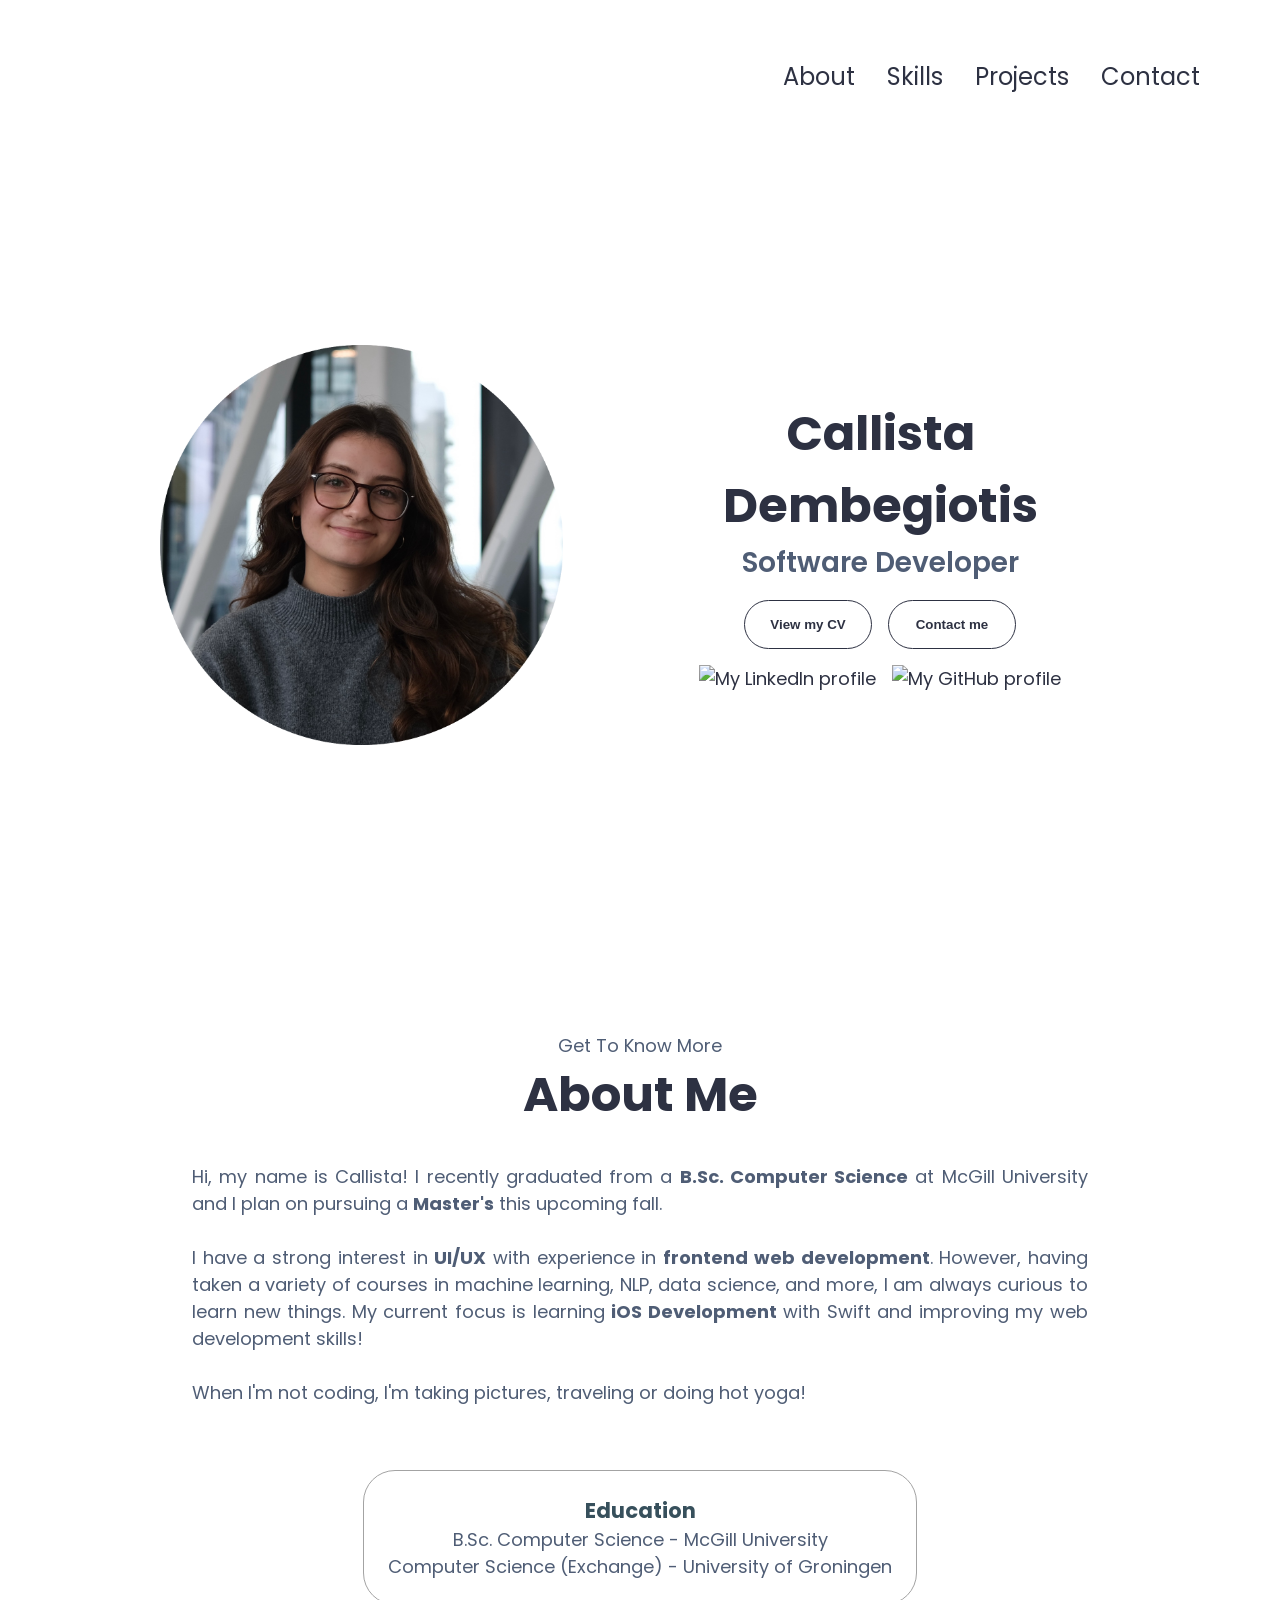
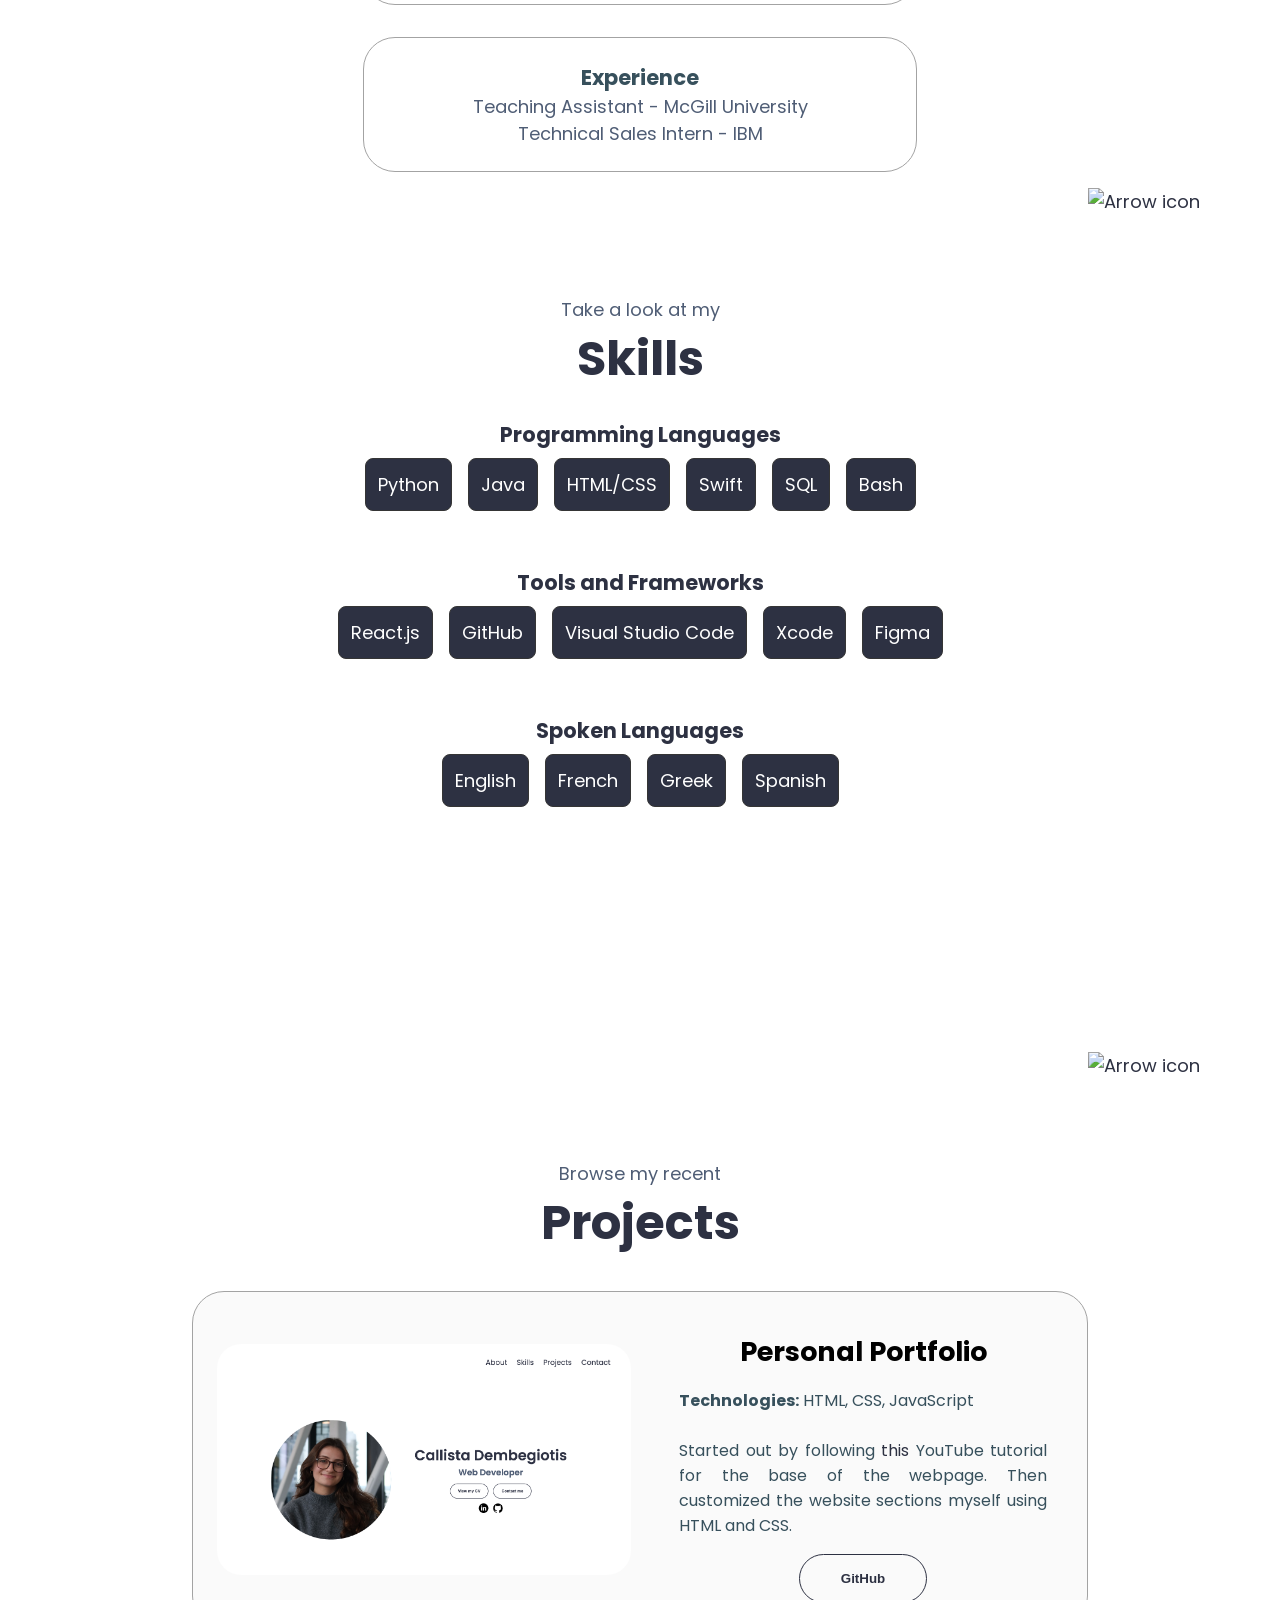
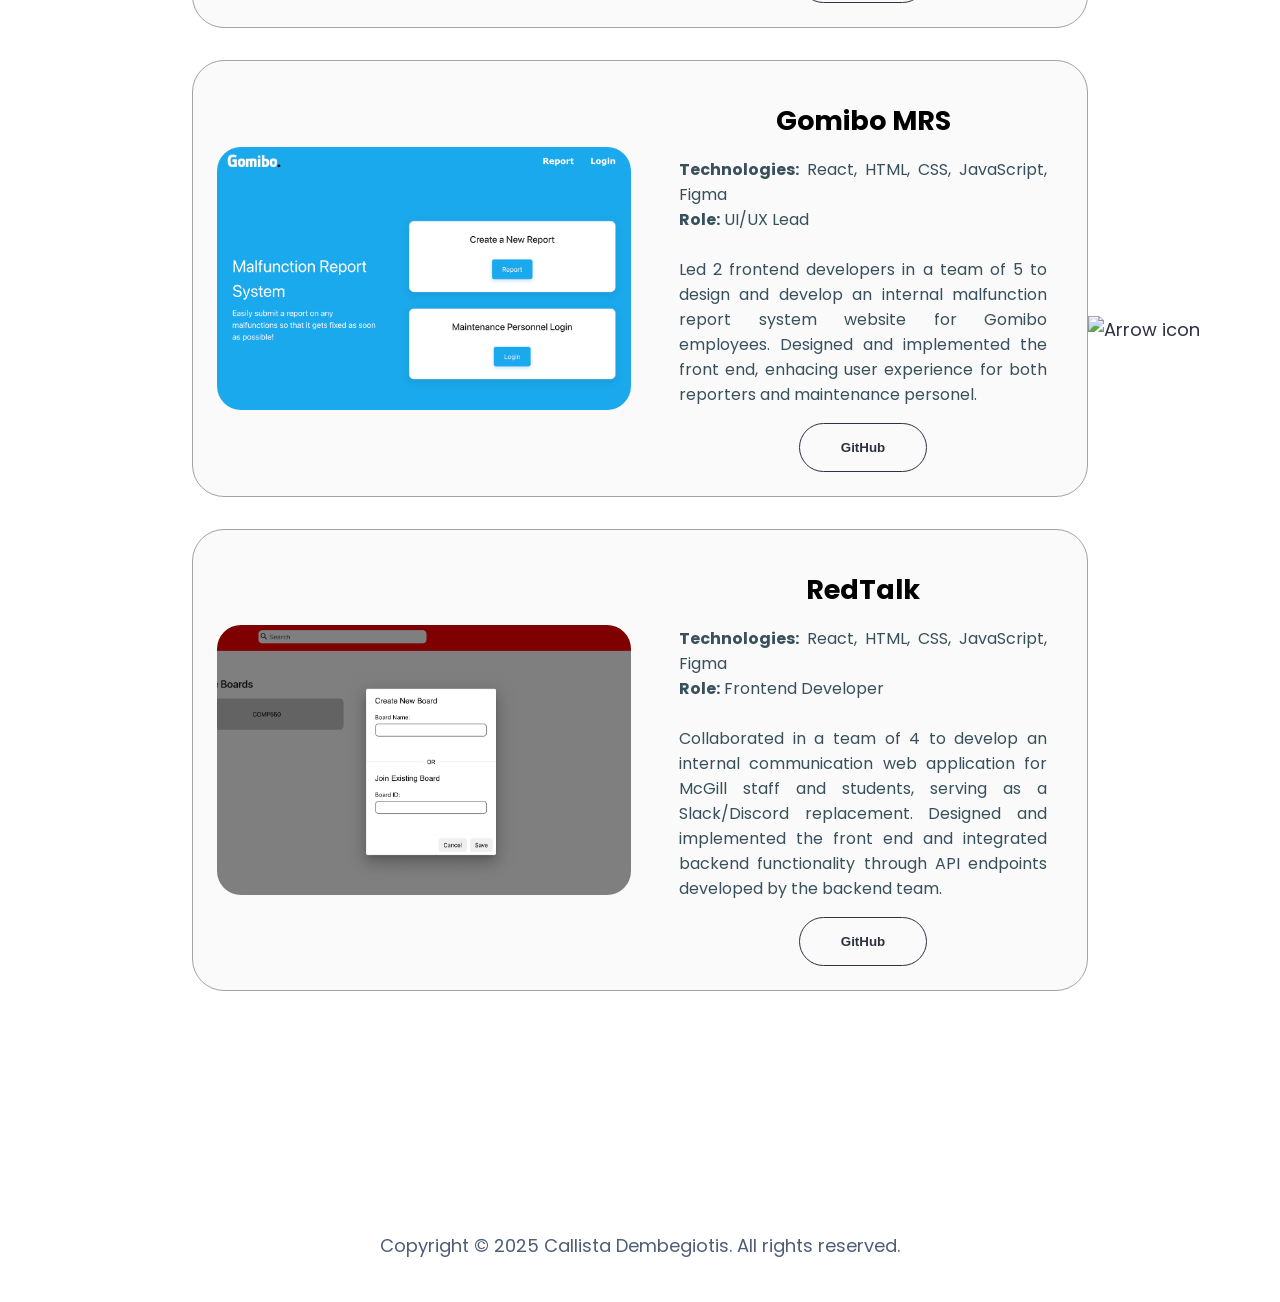
==== index.html @ a000b030 "Update index.html" ====
<!DOCTYPE html>
<html lang="en">
<head>
    <meta charset="UTF-8">
    <meta name="viewport" content="width=device-width, initial-scale=1.0">
    <title>Callista Dembegiotis</title>
    <link rel="stylesheet" href="style.css" />
    <link rel="stylesheet" href="mediaqueries.css"/>
</head>
<body>
    <nav id="desktop-nav">
        <ul class="nav-links">
            <li> <a href="#about">About</a></li>
            <li> <a href="#skills">Skills</a></li>
            <li> <a href="#projects">Projects</a></li>
            <li> <a href="#contact">Contact</a></li>
        </ul>
    </nav>

    <nav id="hamburger-nav">
        <div class="hamburger-menu">
            <div class="hamburger-icon" onclick="toggleMenu()">
                <span></span>
                <span></span>
                <span></span>
            </div>
            <div class="menu-links">
                <li> <a href="#about" onclick="toggleMenu()">About</a></li>
                <li> <a href="#skills" onclick="toggleMenu()">Skills</a></li>
                <li> <a href="#projects" onclick="toggleMenu()">Projects</a></li>
                <li> <a href="#contact" onclick="toggleMenu()">Contact</a></li>
            </div>
        </div>
    </nav>

    <section id="profile">
        <div class="section__pic-container">
            <img src="./assets/profile-pic2.png" alt="Callista's profile picture">
        </div>
        <div class="section__text">
            <h1 class="title">Callista Dembegiotis</h1>
            <p class="section__text_p2">Software Developer</p>
            <div class="btn-container">
                <button 
                    class="btn" 
                    onclick="window.open('./assets/resume.pdf')">
                    View my CV
                </button>

                <button 
                    class="btn" 
                    onclick="location.href='./#contact'">
                    Contact me
                </button>
            </div>

            <div id="socials-container">
                <a 
                    href="https://linkedin.com/in/callista-dembegiotis/" 
                    target="_blank" rel="noopener noreferrer">
                    <img src="./assets/linkedin.png" alt="My LinkedIn profile"  class="icon" />
                </a>

                <a 
                    href="https://github.com/callistadem" 
                    target="_blank" rel="noopener noreferrer">
                    <img src="./assets/github.png" alt="My GitHub profile" class="icon" />
                </a>
            </div>
        </div>
    </section>

    <section id="about">
        <p class="section__text_p1">Get To Know More</p>
        <h1 class="title"> About Me</h1>
        <div class="about-details-container">
            <p class="about-text-container"> 
                Hi, my name is Callista! I recently graduated from a <b>B.Sc. Computer Science</b> at McGill University and I
                plan on pursuing a <b>Master's</b> this upcoming fall. 
                <br>
                <br>
                I have a strong interest in <b>UI/UX</b> with experience in <b>frontend web development</b>. 
                However, having taken a variety of courses in machine learning, NLP, data science, and more, I am always curious to learn new things.   
                My current focus is learning <b>iOS Development</b> with Swift and improving my web development skills!
                <br>
                <br>
                When I'm not coding, I'm taking pictures, traveling or doing hot yoga!
            </p>

            <div class="about-containers">
                <div class="details-container">
                    <h3> Education </h3>
                    <p> B.Sc. Computer Science - McGill University </p>
                    <p> Computer Science (Exchange) - University of Groningen </p>
                </div>

                <div class="details-container">
                    <h3> Experience </h3>
                    <p> Teaching Assistant - McGill University</p>
                    <p> Technical Sales Intern - IBM</p>
                </div>

            </div>
        </div>
        <img src="./assets/arrow.png" alt="Arrow icon" class="icon arrow" onclick="location.href='./#skills'"/>
    </section>

    <section id="skills">
        <p class="section__text_p1">Take a look at my</p>
        <h1 class="title">Skills</h1>
        <div class="skills-containers">
                <article class="skills-outer-container">
                    <h3>Programming Languages</h3>
                    <div class="skills-container">
                        <p class="skill">Python</p>
                        <p class="skill">Java</p>
                        <p class="skill">HTML/CSS</p>
                        <p class="skill">Swift</p>
                        <p class="skill">SQL</p>
                        <p class="skill">Bash</p>
                    </div>
                </article>

                <article class="skills-outer-container">
                    <h3>Tools and Frameworks</h3>
                    <div class="skills-container">
                        <p class="skill">React.js</p>
                        <p class="skill">GitHub</p>
                        <p class="skill">Visual Studio Code</p>
                        <p class="skill">Xcode</p>
                        <p class="skill">Figma</p>
                    </div>
                </article>

                <article class="skills-outer-container">
                    <h3>Spoken Languages</h3>
                    <div class="skills-container">
                        <p class="skill">English</p>
                        <p class="skill">French</p>
                        <p class="skill">Greek</p>
                        <p class="skill">Spanish</p>
                    </div>
                </article>
           
        </div>

        <img src="./assets/arrow.png" alt="Arrow icon" class="icon arrow" onclick="location.href='./#projects'" />
    </section>

    <section id="projects">
        <p class="section__text_p1"> Browse my recent</p>
        <h1 class="title">Projects</h1>
        <div class="project-containers">

            <div class="details-container project-container">
               
                <img src="./assets/project-1.png" alt="project 1" class="project-img" />
     
                <div class="project-info">
                    <h2 class="project-title">Personal Portfolio</h2>
                    <div class="project-description">
                        <b>Technologies:</b> HTML, CSS, JavaScript
                        <br>
                        <br>
                        Started out by following <a href="https://www.youtube.com/watch?v=ldwlOzRvYOU" target="_blank"> this </a>YouTube tutorial for the base of the webpage. 
                        Then customized the website sections myself using HTML and CSS. 
                    </div>
                    <div class="btn-container">
                        <button 
                            class="btn project-btn" 
                            onclick=" window.open('https://github.com/Callistadem/personal-portfolio','_blank') ">
                            GitHub 
                        </button>
                    </div>
                </div>
            </div>

            <div class="details-container project-container">
                <img src="./assets/project-2.png" alt="project 2" class="project-img" />
                <div class="project-info">
                    <h2 class="project-title">Gomibo MRS</h2>
                    <div class="project-description">
                            <b>Technologies:</b> 
                            React, HTML, CSS, JavaScript, Figma
                            <br>
                            <b>Role:</b> UI/UX Lead
                            <br>
                            <br>
                            Led 2 frontend developers in a team of 5 to design and develop an internal malfunction report
                            system website for Gomibo employees. Designed and implemented the front end, enhacing user experience for both
                            reporters and maintenance personel.
                    </div>
                    <div class="btn-container">
                        <button 
                            class="btn project-btn" 
                            onclick=" window.open('https://github.com/Callistadem/MRS','_blank') ">
                            GitHub 
                        </button>
                    </div>
                </div>
            </div>

            <div class="details-container project-container">
                <img src="./assets/project-3.png" alt="project 3" class="project-img" />
                <div class="project-info">
                    <h2 class="project-title">RedTalk</h2>
                    <div class="project-description">
                        <b>Technologies:</b> React, HTML, CSS, JavaScript, Figma
                        <br>
                        <b>Role:</b> Frontend Developer
                        <br>
                        <br>
                        Collaborated in a team of 4 to develop an internal communication web application for McGill
                        staff and students, serving as a Slack/Discord replacement. Designed and implemented the front end and 
                        integrated backend functionality through API endpoints developed by the backend team.
                    </div>
                    <div class="btn-container">
                        <button 
                            class="btn project-btn" 
                            onclick=" window.open('https://github.com/Callistadem/RedTalk','_blank') ">
                            GitHub 
                        </button>
                    </div>
                </div>
            </div>
        </div>
        <img src="./assets/arrow.png" alt="Arrow icon" class="icon arrow" onclick="location.href='./#contact'" />
    </section>

    <section id="contact">
        <h1 class="title"> Contact Me </h1>
        <div class="contact-info-upper-container">
            <div class="contact-info-container">
                <img src="./assets/email.png" alt="email icon" class="icon email-icon contact-icon"/>
                <p><a href="mailto:callista.dembegiotis@gmail.com">callista.dembegiotis@gmail.com</a></p>
            </div>
            <div class="contact-info-container">
                <img src="./assets/linkedin.png" alt="linkedin icon" class="icon contact-icon"/>
                <p><a href="https://linkedin.com/in/callista-dembegiotis/" target="_blank" rel="noopener noreferrer">LinkedIn</a></p>
            </div>
        </div> 
    </section>

    <footer>
        <p>Copyright &#169; 2025 Callista Dembegiotis. All rights reserved.</p>
    </footer>

    <script src="script.js"></script>
</body>
</html>
---- style.css ----
/* GENERAL */

@import url('https://fonts.googleapis.com/css2?family=Poppins:wght@300;400;500;600&display=swap');
@import url('https://fonts.googleapis.com/css2?family=Rock+3D&family=Sue+Ellen+Francisco&display=swap');

* {
    margin: 0;
    padding: 0;
}

body {
    font-family: "Poppins", serif; 
    color: #2d3142;
    font-size: large;
}

html{
    scroll-behavior: smooth;
}

p {
    color: #4f5d75;
}

a, .btn {
    transition: all 300ms ease; 
}

/* DESKTOP NAV */
nav, .nav-links{
    display: flex;
}

nav {
    justify-content: space-around;
    align-items: center;
    height: 17vh;
    justify-content: end;
    padding-right: 5rem;
}

.nav-links{
    gap: 2rem;
    list-style: none;
    font-size: 1.5rem;
}

a {
    color: #2d3142;
    text-decoration: none;
    text-decoration-color: white;
}

a:hover {
    color: #4f5d75;
    text-decoration: underline;
    text-underline-offset: 1rem;
    text-decoration-color: #4f5d75;
}

.logo{
    font-size: 2rem;
}

.logo:hover{
    cursor: default;
}


/* HAMBURGER MENU */

#hamburger-nav{
    display: none;
}

.hamburger-menu{
    display: inline-block;
    position: absolute;
    top: 2rem;
    right: 2rem;
}

.hamburger-icon{
    display: flex;
    flex-direction: column;
    justify-content: space-between;
    height: 24px;
    width: 30px;
    cursor: pointer;
}

.hamburger-icon span{
    width: 100%;
    height: 2px;
    background-color: black;
    transition: all 0.3 ease-in-out;
}

.menu-links{
    position: absolute;
    top: 100%;
    right: 0;
    background-color: white;
    width: fit-content;
    max-height: 0;
    overflow: hidden;
    transition: all 0.3 ease-in-out;
}

.menu-links a{
    display: block;
    padding: 10px;
    text-align: center;
    font-size: 1.5rem;
    color: black;
    text-decoration: none;
    transition: all 0.3 ease-in-out;
}

.menu-links li{
    list-style: none;
}

.menu-links.open{
    max-height: 300px;
}

.hamburger-icon.open span:first-child{
    transform: rotate(45deg) translate(10px, 5px);
}
.hamburger-icon.open span:nth-child(2){
    opacity: 0;
}
.hamburger-icon.open span:last-child{
    transform: rotate(-45deg) translate(10px, -5px);
}

/* SECTIONS */
section{
    padding-top: 4vh;
    height: 96vh;
    margin: 0 10rem;
    box-sizing: border-box;
    min-height: fit-content;
}

/* PROFILE SECTION */
#profile {
    display: flex;
    justify-content: center;
    gap: 5rem;
    height: 80vh;
}

.section__pic-container {
    display: flex;
    height: 400px;
    width: 400px;
    margin: auto 0;
}

.section__text{
    align-self: center;
    text-align: center;
}

.section__text p {
    font-weight: 600;
}

.section__text_p1 {
    text-align: center;
}

.section__text_p2 {
    font-size: 1.75rem;
    margin-bottom: 1rem;
}

.title{
    font-size: 3rem;
    text-align: center;
}

#socials-container{
    display: flex;
    justify-content: center;
    margin-top: 1rem;
    gap: 1rem;
}

/* ICONS */
.icon {
    cursor: pointer;
    height: 2rem;
}

/* BUTTONS */
.btn-container {
    display: flex;
    justify-content: center;
    gap: 1rem;
}

.btn {
    font-weight: 600;
    transition: all 300ms ease;
    padding: 1rem;
    width: 8rem;
    border-radius: 2rem;

    border: #2d3142 0.1rem solid;
    background: none;
    color: #2d3142;
}

.btn:hover {
    border: #ffffff 0.1rem solid;
    background: #2d3142;
    color: #ffffff;
    cursor: pointer;
}


/* ABOUT SECTION */
#about{
    position: relative;
}

.about-details-container{
    display: flex;
    flex-direction: row;
    justify-content: center;
    align-items: center;
    flex-wrap: wrap;
}

.about-text-container{
    padding: 2rem;
    text-align: justify;
    flex: 1;
    min-width: 40%;
}

.about-containers{
    gap: 2rem;
    margin-top: 2rem;
    margin-bottom: 2rem;
    flex-direction: column;
    display: flex;
    flex-wrap: wrap;
}


.arrow {
    position: absolute;
    right: -5rem;
    bottom: 2.5rem;
}

.details-container{
    padding: 1.5rem;
    background: white;
    color:#37505c;
    border-radius: 2rem;
    border: rgb(53, 53, 53) 0.1rem solid;
    border-color: rgb(163, 163, 163);
    text-align: center;
}

/* SKILLS SECTION */

#skills{
    position: relative;
}

article .icon {
    cursor: default;
}


.skills-outer-container{
    padding: 1.5rem;
    text-align: center;
}

.skills-container{
    display: flex;
    flex-wrap: wrap;
    justify-content: center;
}

.skill{
    padding: 0.75rem;
    border: rgb(53, 53, 53) 0.1rem solid;
    border-radius: 0.5rem;
    margin: 0.5rem;
    flex-direction: row;
    background: #2d3142;
    color: #ffffff;
}


/* PROJECTS SECTION */
#projects {
    position: relative;
}

.project-containers{
    gap: 2rem;
    margin-top: 2rem;
    margin-bottom: 2rem;
}

.project-container {
    border-color: rgb(163, 163, 163);
    background: rgb(250, 250, 250);
    margin: 2rem;
    display: flex;
    flex-direction: row;
    gap: 2rem; 
    flex-wrap: wrap;
    justify-content: center;
    align-items: center;
}

.project-img{
    border-radius: 1.5rem;
    max-width: 500px;
    min-width: 200px;
    flex: 1;
}

.project-info{
    max-width: 400px;
    flex-shrink: 1;
}

.project-title{
    margin: 1rem;
    color: black;
}

.project-description .skills-container{
    justify-content: start;

}

.project-skill{
    padding: 0.3rem;
    border: rgb(53, 53, 53) 0.1rem solid;
    border-radius: 0.3rem;
    margin: 0.1rem;
    flex-direction: row;
    background: #2d3142;
    color: #ffffff;
}
.project-description{
    margin: 1rem;
    font-size: medium;
    text-align: justify;
}

.project-description a:hover {
    text-decoration: none;
}


/* CONTACT SECTION */
#contact {
    display: flex;
    justify-content: center;
    flex-direction: column;
    height: 92vh;
}

.contact-info-upper-container {
    display: flex;
    justify-content: center;
    border-radius: 2rem;
    border: rgb(53, 53, 53) 0.1rem solid;
    border-color: rgb(163, 163, 163);
    background: rgb(250, 250, 250);
    margin: 2rem;
    padding: 0.5rem;
}

.contact-info-container {
    display: flex;
    align-items: center;
    justify-content: center;
    gap: 0.5rem;
    margin: 1rem;
}

.contact-info-container p{
    font-size: larger;
}

.contact-icon{
    cursor: default;
}

.email-icon{
    height: 2.5rem;
}

/* FOOTER */
footer {
    height: 6vh;
    margin: 1rem;
}

footer nav{
    justify-content: space-around;
}
footer p {
    text-align: center;
}
---- mediaqueries.css ----
@media screen and (max-width: 1400px){
    #profile {
        height: 83vh;
        margin-bottom: 6rem;
    }

    .about-containers{
        flex-wrap: wrap;
    }
}

@media screen and (max-width: 1200px){
    #desktop-nav {
        display: none;
    }
    #hamburger-nav {
        display: flex;
    }

    #about {
        margin-top: 2rem;
    }

    #profile {
        display: block;
        margin-bottom: 0;
    }

    .arrow{
        display: none;
    }

    section {
        height: fit-content;
        margin: 5rem 2%;
    }

    .section__pic-container{
        width: 275px;
        height: 275px;
        margin: 0 auto 2rem;
    }

    .about-containers{
        margin-top: 0;
    }

    .about-text-container p{
        width: 80vw;
        text-align: justify;
    }
}

@media screen and (max-width: 600px) {

    body{
        font-size: medium;
    }

    #contact {
        height: 80vh;
    }

    #profile{
        height: 83vh;
        margin-bottom: 0;
    }

    .about-containers, .contact-info-upper-container, .btn-container {
        flex-wrap: wrap;
    }

    .contact-icon{
        display: none;
    }

    .contact-info-container p, .nav-links li a {
        font-size: 1rem;
    }

    .experience-sub-title{
        font-size: 1.25rem;
    }

    .logo {
        font-size: 1.5rem;
    }

    .nav-links {
        flex-direction: column;
        gap: 0.25rem;
        text-align: center;
    }

    .section__pic-container{
        width: auto;
        height: 46vw;
        justify-content: center;
    }

    .section__text_p2{
        font-size: 1.25rem;
    }

    .title{
        font-size: 2rem;
    }


}
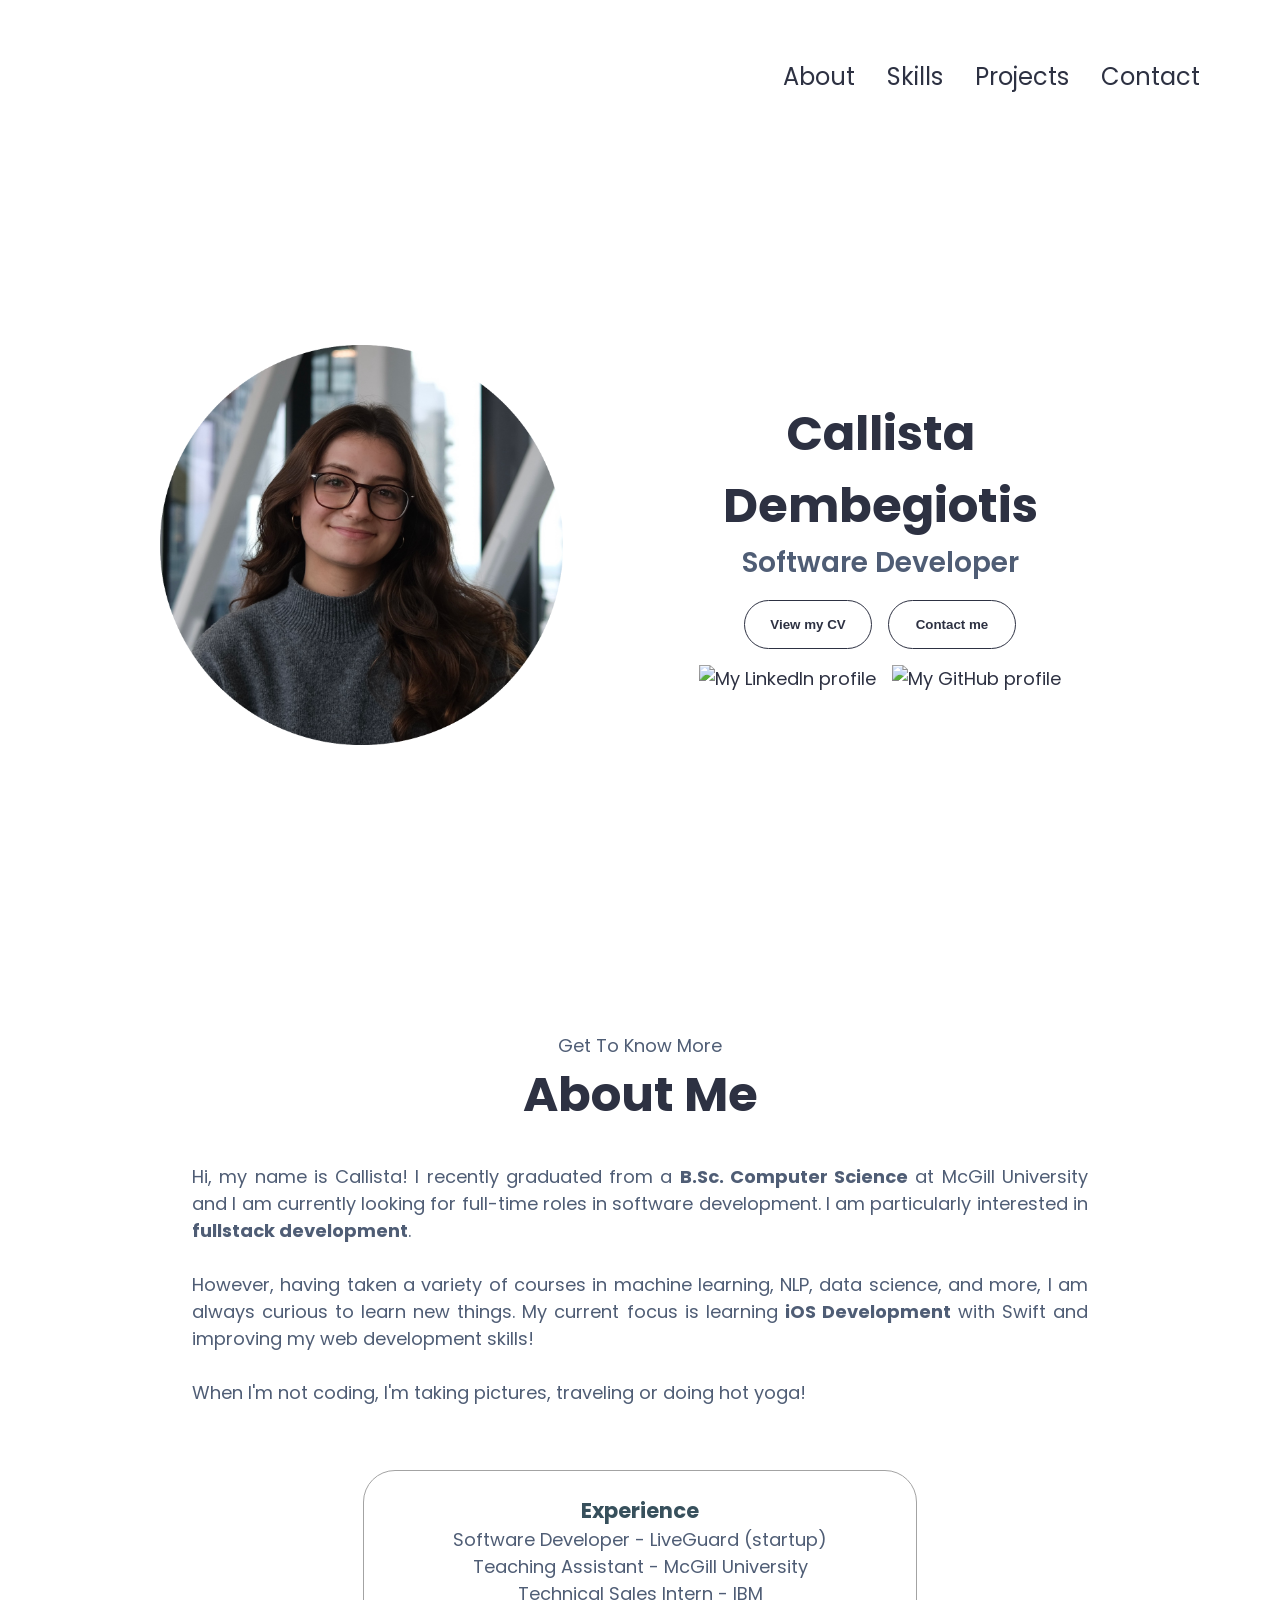
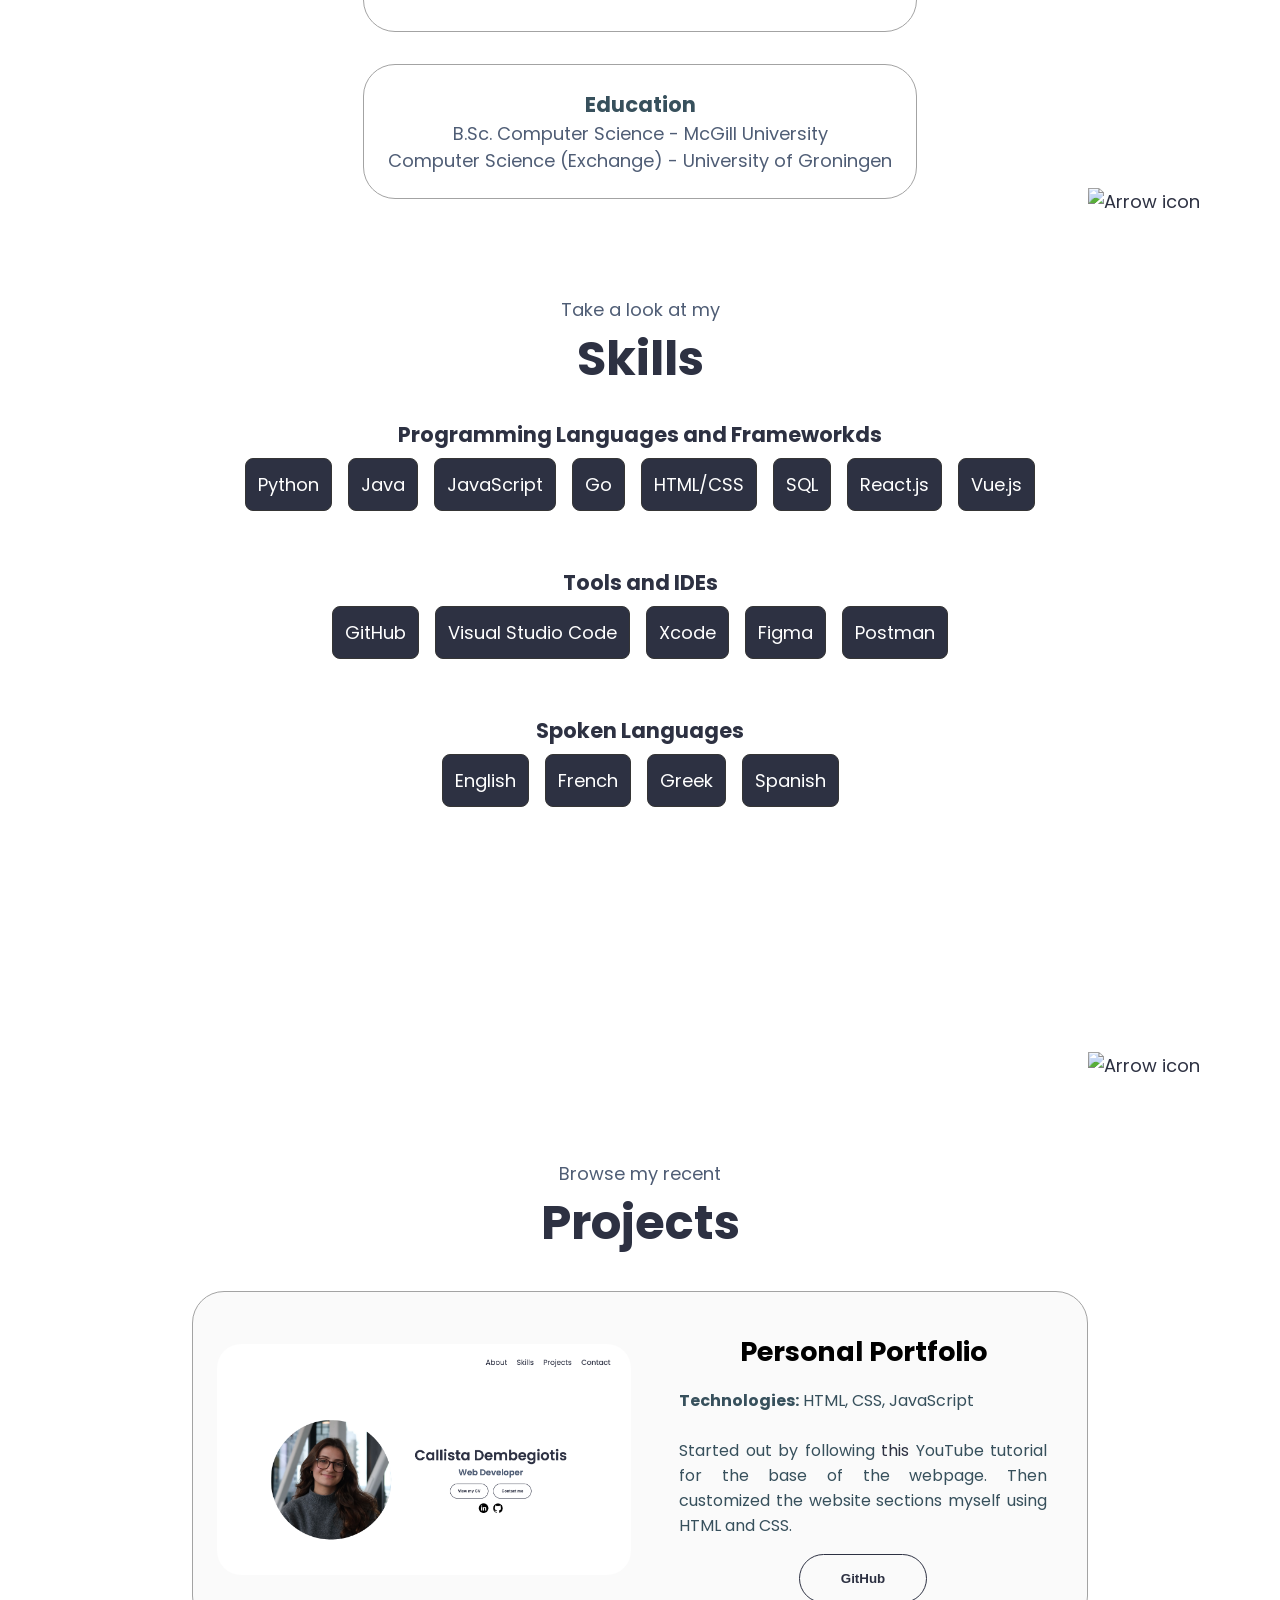
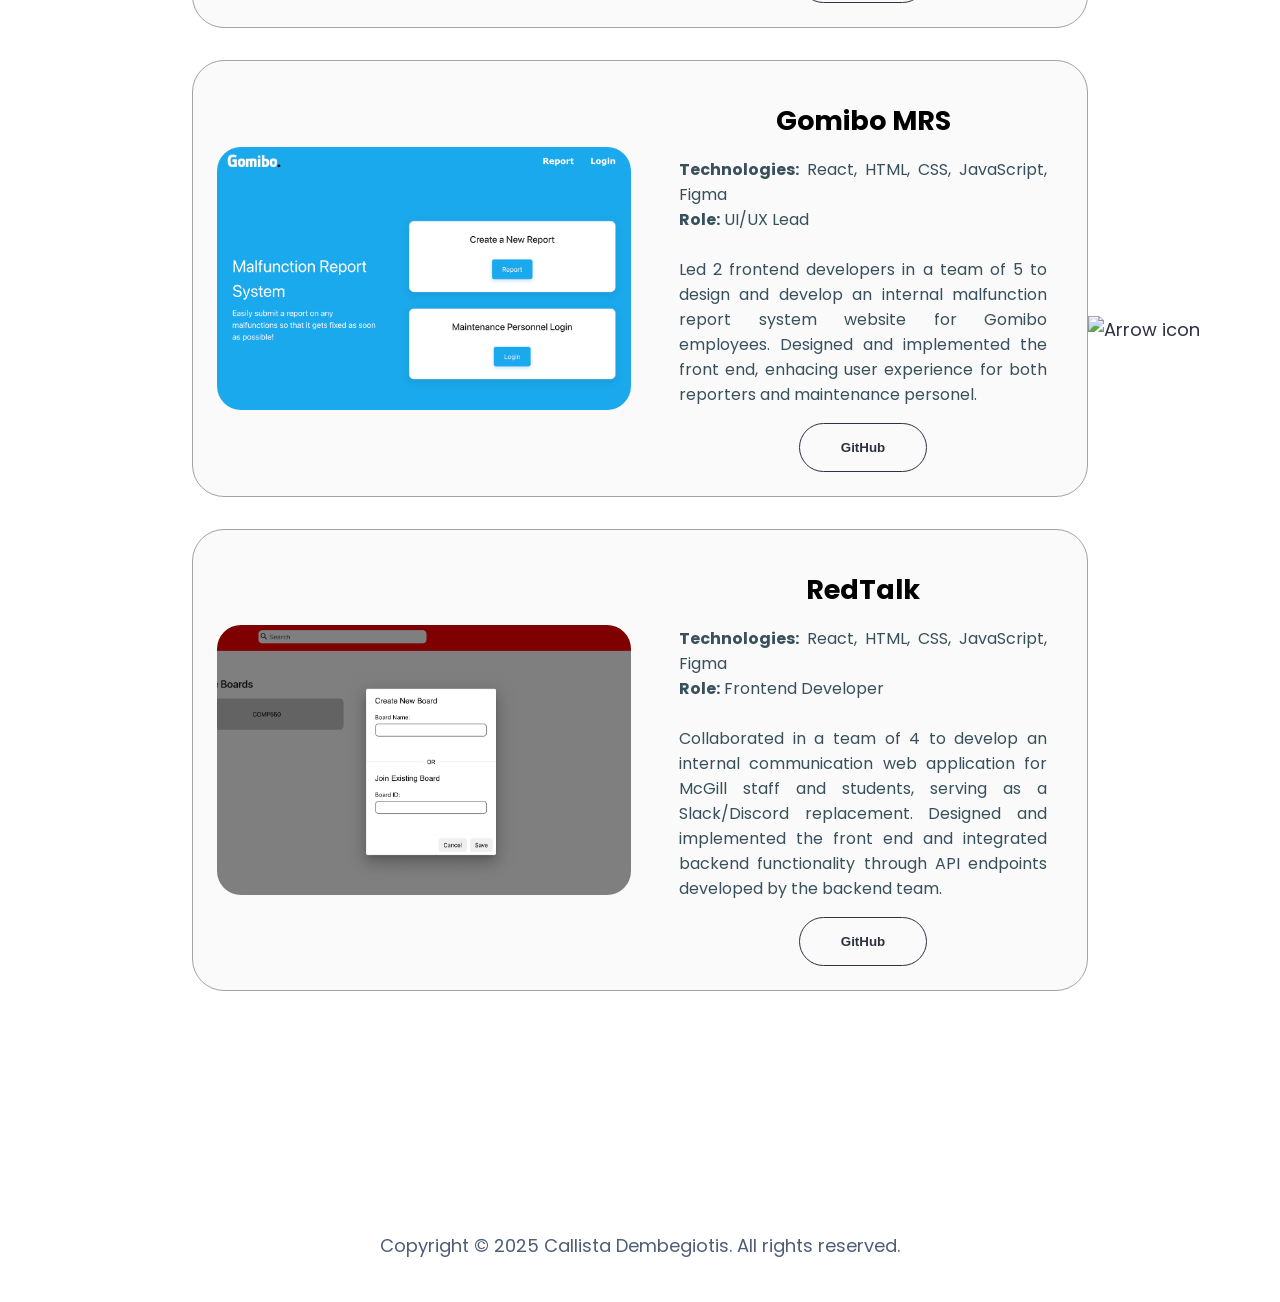
==== commit f98add18: "Updated CV + description" ====
--- a/index.html
+++ b/index.html
@@ -76,10 +76,9 @@
         <div class="about-details-container">
             <p class="about-text-container"> 
                 Hi, my name is Callista! I recently graduated from a <b>B.Sc. Computer Science</b> at McGill University and I
-                plan on pursuing a <b>Master's</b> this upcoming fall. 
-                <br>
-                <br>
-                I have a strong interest in <b>UI/UX</b> with experience in <b>frontend web development</b>. 
+                am currently looking for full-time roles in software development. I am particularly interested in <b>fullstack development</b>.
+                <br>
+                <br>
                 However, having taken a variety of courses in machine learning, NLP, data science, and more, I am always curious to learn new things.   
                 My current focus is learning <b>iOS Development</b> with Swift and improving my web development skills!
                 <br>
@@ -88,18 +87,17 @@
             </p>
 
             <div class="about-containers">
+                 <div class="details-container">
+                    <h3> Experience </h3>
+                    <p> Software Developer - LiveGuard (startup)</p>
+                    <p> Teaching Assistant - McGill University</p>
+                    <p> Technical Sales Intern - IBM</p>
+                </div>
                 <div class="details-container">
                     <h3> Education </h3>
                     <p> B.Sc. Computer Science - McGill University </p>
                     <p> Computer Science (Exchange) - University of Groningen </p>
                 </div>
-
-                <div class="details-container">
-                    <h3> Experience </h3>
-                    <p> Teaching Assistant - McGill University</p>
-                    <p> Technical Sales Intern - IBM</p>
-                </div>
-
             </div>
         </div>
         <img src="./assets/arrow.png" alt="Arrow icon" class="icon arrow" onclick="location.href='./#skills'"/>
@@ -110,25 +108,27 @@
         <h1 class="title">Skills</h1>
         <div class="skills-containers">
                 <article class="skills-outer-container">
-                    <h3>Programming Languages</h3>
+                    <h3>Programming Languages and Frameworkds</h3>
                     <div class="skills-container">
                         <p class="skill">Python</p>
                         <p class="skill">Java</p>
+                        <p class="skill">JavaScript</p>
+                        <p class="skill">Go</p>
                         <p class="skill">HTML/CSS</p>
-                        <p class="skill">Swift</p>
                         <p class="skill">SQL</p>
-                        <p class="skill">Bash</p>
+                        <p class="skill">React.js</p>
+                        <p class="skill">Vue.js</p>
                     </div>
                 </article>
 
                 <article class="skills-outer-container">
-                    <h3>Tools and Frameworks</h3>
+                    <h3>Tools and IDEs</h3>
                     <div class="skills-container">
-                        <p class="skill">React.js</p>
                         <p class="skill">GitHub</p>
                         <p class="skill">Visual Studio Code</p>
                         <p class="skill">Xcode</p>
                         <p class="skill">Figma</p>
+                        <p class="skill">Postman</p>
                     </div>
                 </article>
 
@@ -247,4 +247,4 @@
 
     <script src="script.js"></script>
 </body>
-</html>
+</html>
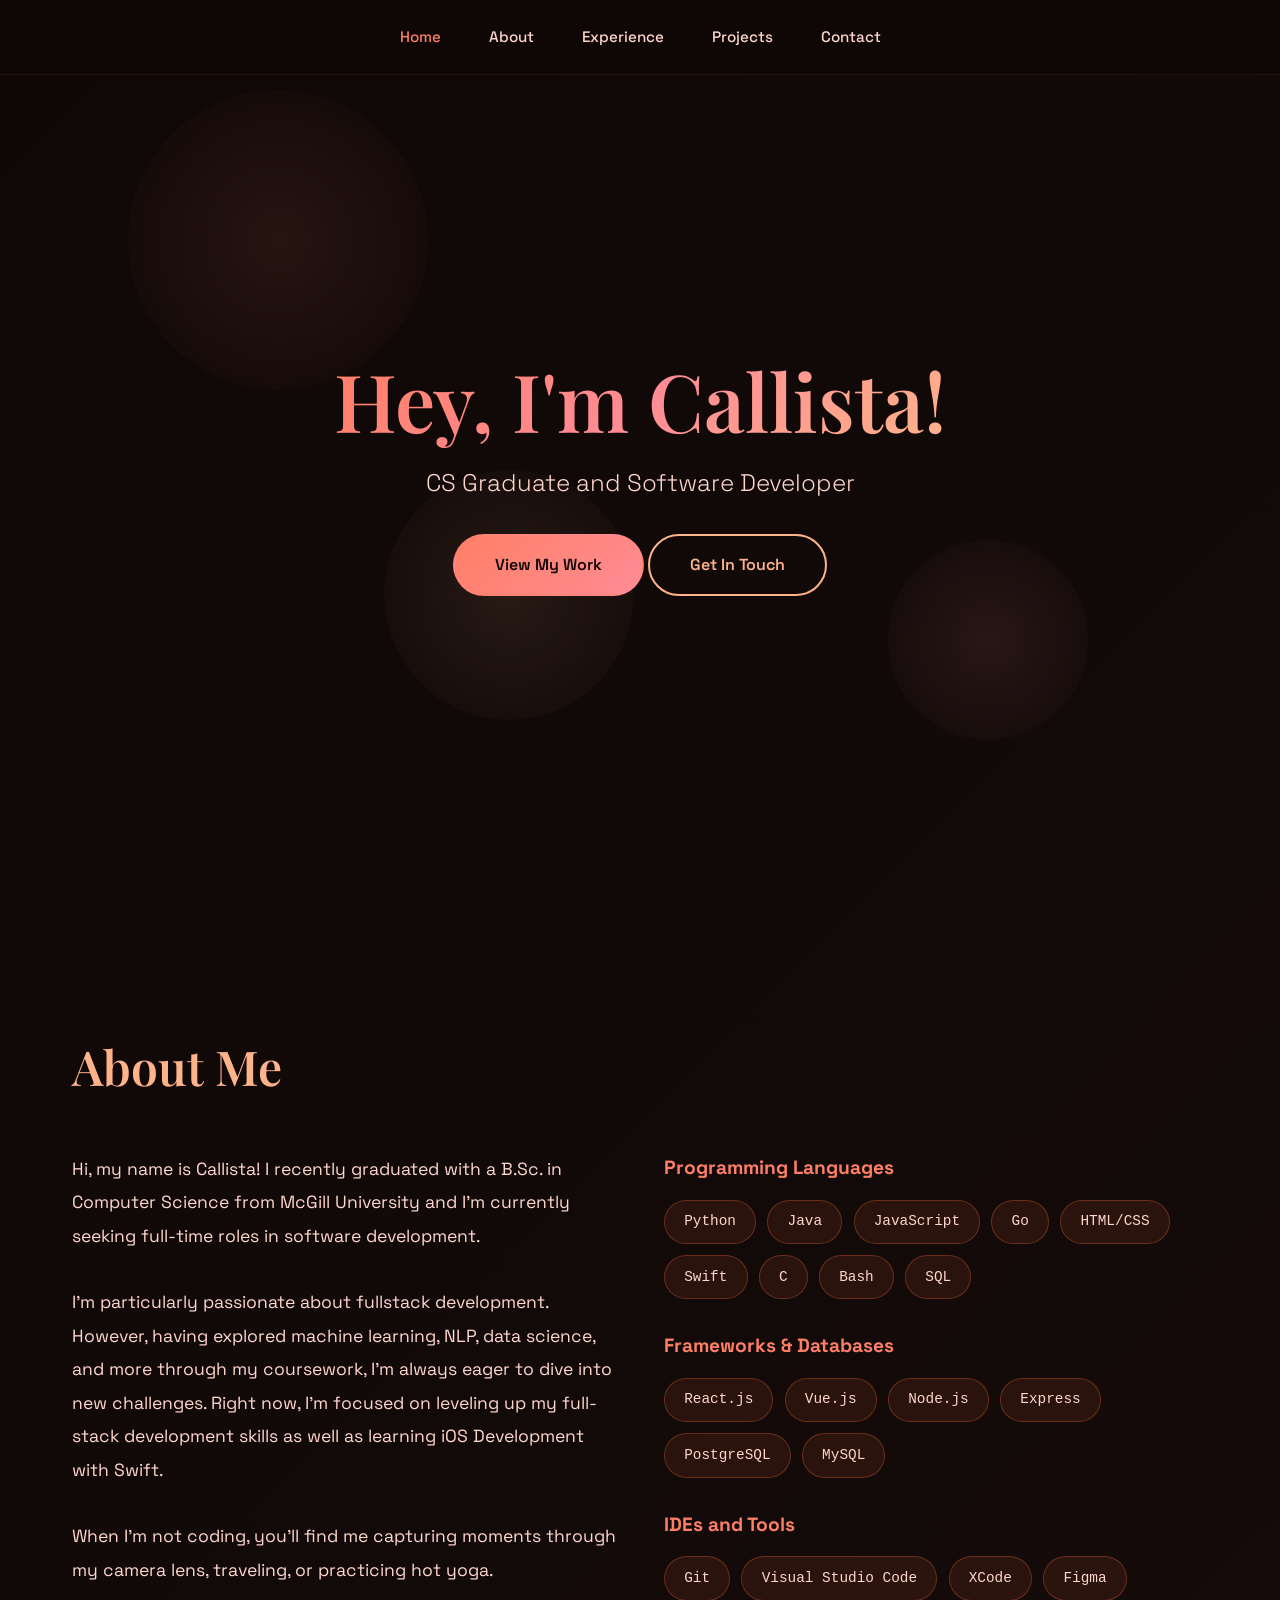
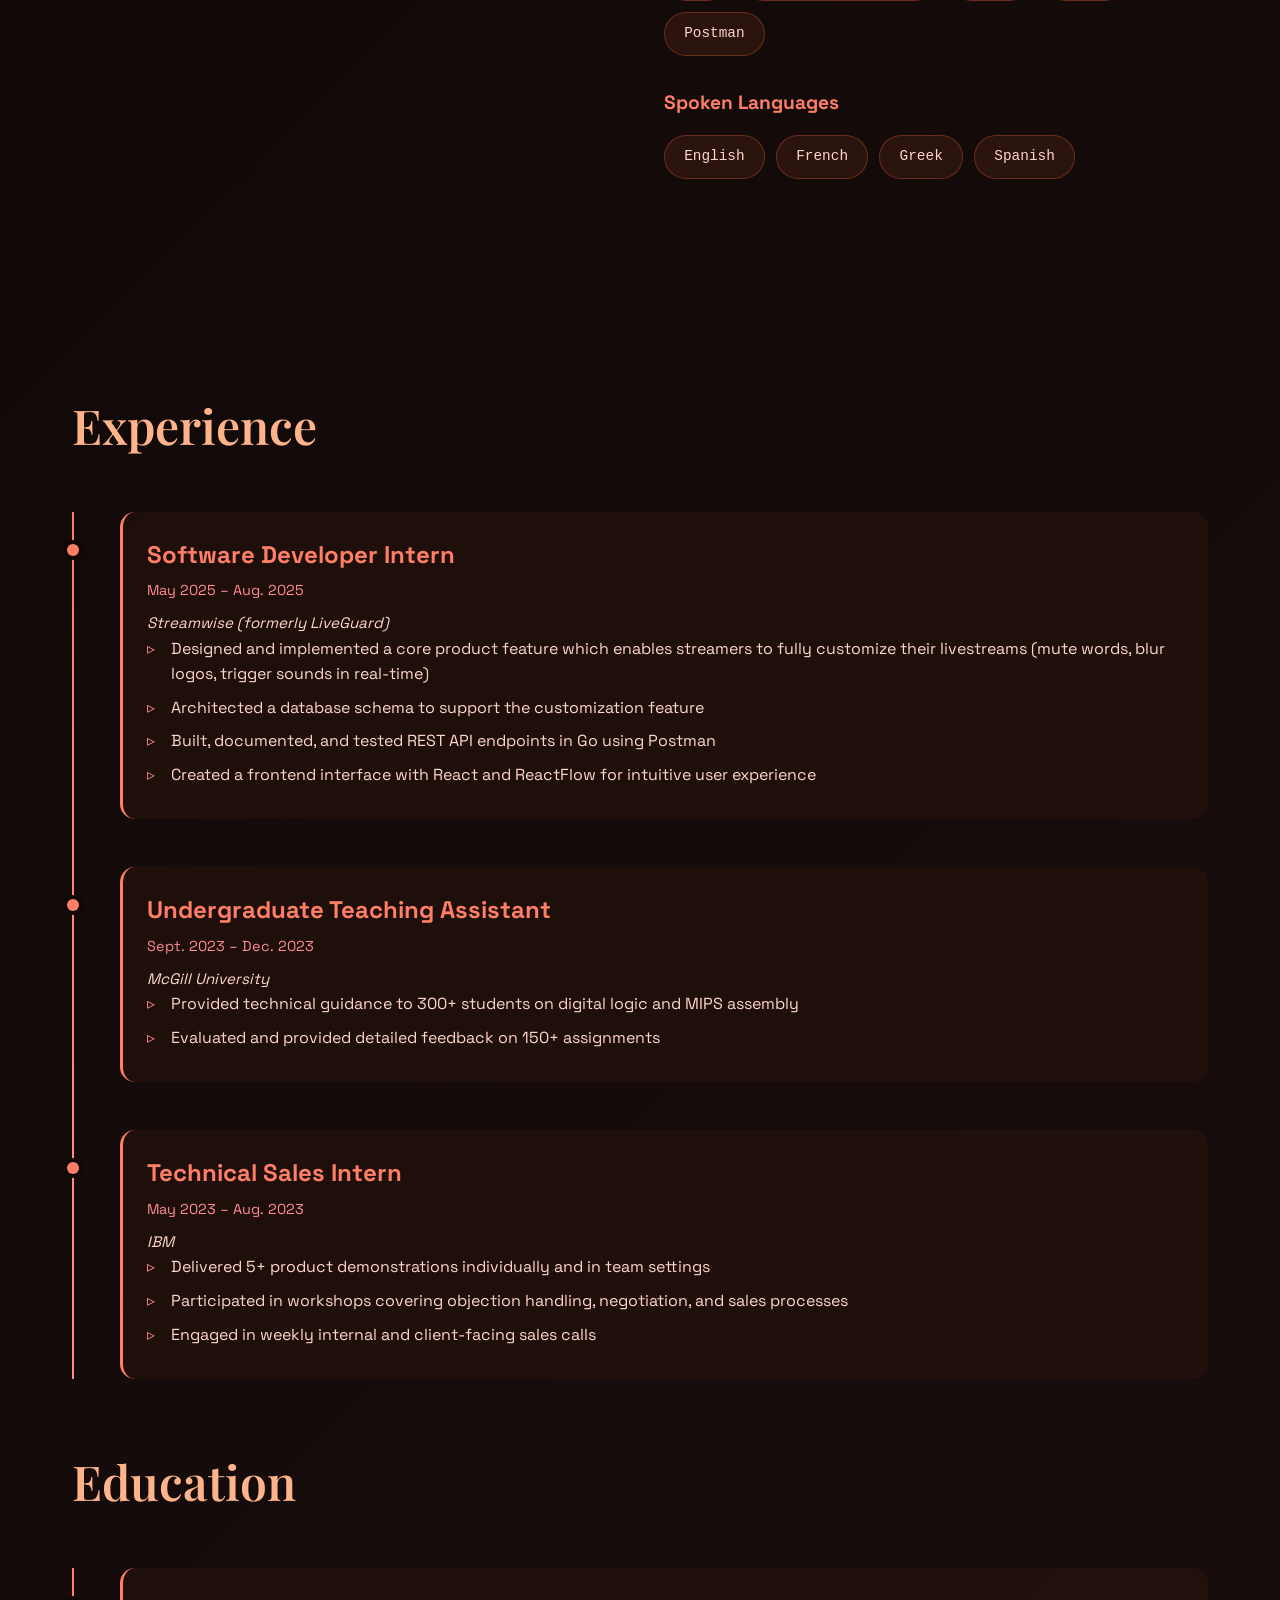
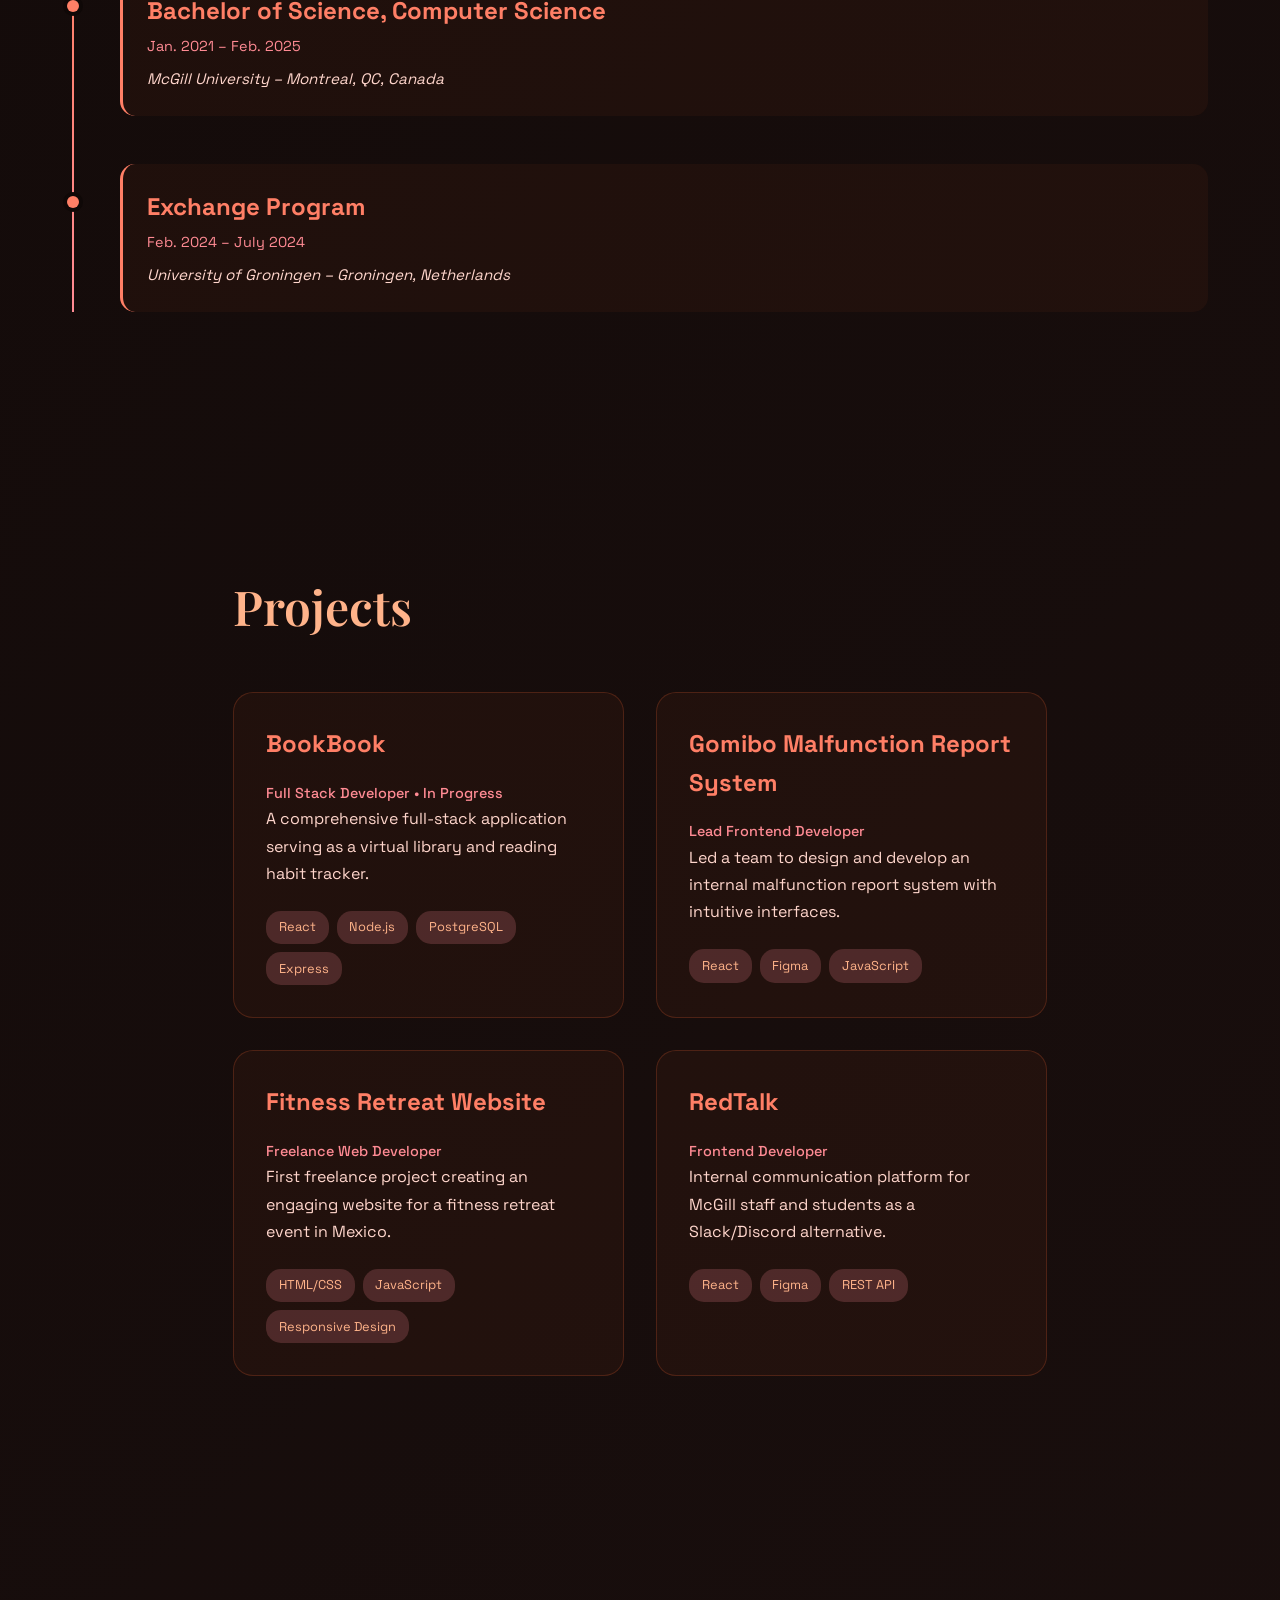
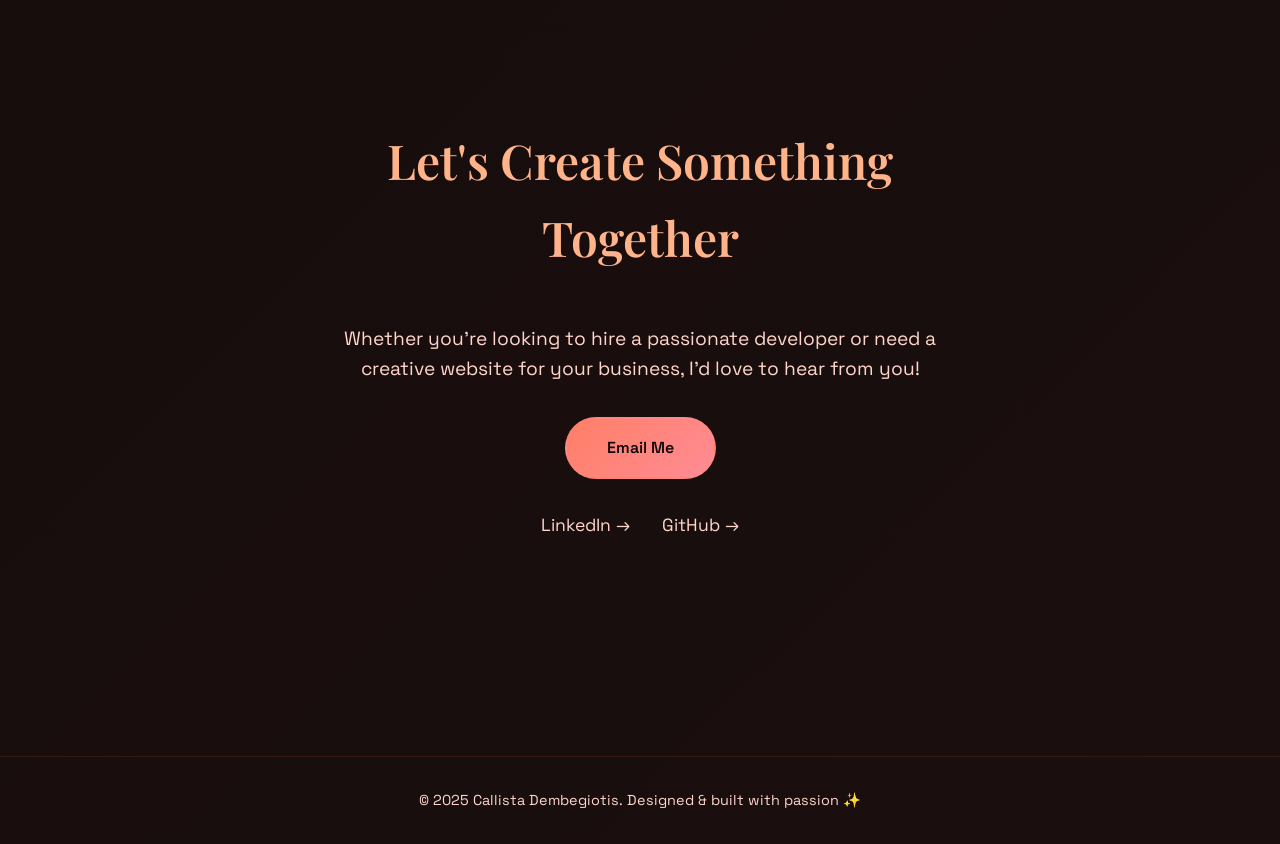
==== commit 9e2a301a: "New design" ====
--- a/index.html
+++ b/index.html
@@ -4,247 +4,663 @@
     <meta charset="UTF-8">
     <meta name="viewport" content="width=device-width, initial-scale=1.0">
     <title>Callista Dembegiotis</title>
-    <link rel="stylesheet" href="style.css" />
-    <link rel="stylesheet" href="mediaqueries.css"/>
+    <link rel="stylesheet" href="style.css">
 </head>
 <body>
-    <nav id="desktop-nav">
-        <ul class="nav-links">
-            <li> <a href="#about">About</a></li>
-            <li> <a href="#skills">Skills</a></li>
-            <li> <a href="#projects">Projects</a></li>
-            <li> <a href="#contact">Contact</a></li>
+    <script src="script.js"></script> 
+
+    <div class="bg-particles">
+        <div class="particle"></div>
+        <div class="particle"></div>
+        <div class="particle"></div>
+    </div>
+    
+    <nav>
+        <ul>
+            <li><a href="#home">Home</a></li>
+            <li><a href="#about">About</a></li>
+            <li><a href="#experience">Experience</a></li>
+            <li><a href="#projects">Projects</a></li>
+            <li><a href="#contact">Contact</a></li>
         </ul>
     </nav>
-
-    <nav id="hamburger-nav">
-        <div class="hamburger-menu">
-            <div class="hamburger-icon" onclick="toggleMenu()">
-                <span></span>
-                <span></span>
-                <span></span>
-            </div>
-            <div class="menu-links">
-                <li> <a href="#about" onclick="toggleMenu()">About</a></li>
-                <li> <a href="#skills" onclick="toggleMenu()">Skills</a></li>
-                <li> <a href="#projects" onclick="toggleMenu()">Projects</a></li>
-                <li> <a href="#contact" onclick="toggleMenu()">Contact</a></li>
-            </div>
-        </div>
-    </nav>
-
-    <section id="profile">
-        <div class="section__pic-container">
-            <img src="./assets/profile-pic2.png" alt="Callista's profile picture">
-        </div>
-        <div class="section__text">
-            <h1 class="title">Callista Dembegiotis</h1>
-            <p class="section__text_p2">Software Developer</p>
-            <div class="btn-container">
-                <button 
-                    class="btn" 
-                    onclick="window.open('./assets/resume.pdf')">
-                    View my CV
-                </button>
-
-                <button 
-                    class="btn" 
-                    onclick="location.href='./#contact'">
-                    Contact me
-                </button>
-            </div>
-
-            <div id="socials-container">
-                <a 
-                    href="https://linkedin.com/in/callista-dembegiotis/" 
-                    target="_blank" rel="noopener noreferrer">
-                    <img src="./assets/linkedin.png" alt="My LinkedIn profile"  class="icon" />
-                </a>
-
-                <a 
-                    href="https://github.com/callistadem" 
-                    target="_blank" rel="noopener noreferrer">
-                    <img src="./assets/github.png" alt="My GitHub profile" class="icon" />
-                </a>
+    
+    <section id="home">
+        <div class="container">
+            <div class="hero">
+                <div class="hero-text">
+                    <h1>Hey, I'm Callista!</h1>
+                    <p class="tagline">CS Graduate and Software Developer</p>
+                    <div class="cta-buttons">
+                        <a href="#projects" class="btn btn-primary">View My Work</a>
+                        <a href="#contact" class="btn btn-secondary">Get In Touch</a>
+                    </div>
+                </div>
             </div>
         </div>
     </section>
-
+    
     <section id="about">
-        <p class="section__text_p1">Get To Know More</p>
-        <h1 class="title"> About Me</h1>
-        <div class="about-details-container">
-            <p class="about-text-container"> 
-                Hi, my name is Callista! I recently graduated from a <b>B.Sc. Computer Science</b> at McGill University and I
-                am currently looking for full-time roles in software development. I am particularly interested in <b>fullstack development</b>.
-                <br>
-                <br>
-                However, having taken a variety of courses in machine learning, NLP, data science, and more, I am always curious to learn new things.   
-                My current focus is learning <b>iOS Development</b> with Swift and improving my web development skills!
-                <br>
-                <br>
-                When I'm not coding, I'm taking pictures, traveling or doing hot yoga!
-            </p>
-
-            <div class="about-containers">
-                 <div class="details-container">
-                    <h3> Experience </h3>
-                    <p> Software Developer - LiveGuard (startup)</p>
-                    <p> Teaching Assistant - McGill University</p>
-                    <p> Technical Sales Intern - IBM</p>
-                </div>
-                <div class="details-container">
-                    <h3> Education </h3>
-                    <p> B.Sc. Computer Science - McGill University </p>
-                    <p> Computer Science (Exchange) - University of Groningen </p>
-                </div>
-            </div>
-        </div>
-        <img src="./assets/arrow.png" alt="Arrow icon" class="icon arrow" onclick="location.href='./#skills'"/>
+        <div class="container">
+            <h2>About Me</h2>
+            <div class="about-content">
+                <div class="about-text">
+                    Hi, my name is Callista! I recently graduated with a B.Sc. in Computer Science from McGill University and I'm currently seeking full-time roles in software development. 
+                    </br> </br> 
+                    I'm particularly passionate about fullstack development. However, having explored machine learning, NLP, data science, and more through my coursework, I'm always eager to dive into new challenges. 
+                    Right now, I'm focused on leveling up my full-stack development skills as well as learning iOS Development with Swift.
+                    </br> </br> 
+                    When I'm not coding, you'll find me capturing moments through my camera lens, traveling, or practicing hot yoga. 
+                </div>
+                <div class="skills-grid">
+                    <div class="skill-category">
+                        <h3>Programming Languages</h3>
+                        <div class="skill-tags">
+                            <span class="skill-tag">Python</span>
+                            <span class="skill-tag">Java</span>
+                            <span class="skill-tag">JavaScript</span>
+                            <span class="skill-tag">Go</span>
+                            <span class="skill-tag">HTML/CSS</span>
+                            <span class="skill-tag">Swift</span>
+                            <span class="skill-tag">C</span>
+                            <span class="skill-tag">Bash</span>
+                            <span class="skill-tag">SQL</span>
+                        </div>
+                    </div>
+                    <div class="skill-category">
+                        <h3>Frameworks & Databases</h3>
+                        <div class="skill-tags">
+                            <span class="skill-tag">React.js</span>
+                            <span class="skill-tag">Vue.js</span>
+                            <span class="skill-tag">Node.js</span>
+                            <span class="skill-tag">Express</span>
+                            <span class="skill-tag">PostgreSQL</span>
+                            <span class="skill-tag">MySQL</span>
+                        </div>
+                    </div>
+                    <div class="skill-category">
+                        <h3>IDEs and Tools</h3>
+                        <div class="skill-tags">
+                            <span class="skill-tag">Git</span>
+                            <span class="skill-tag">Visual Studio Code</span>
+                            <span class="skill-tag">XCode</span>
+                            <span class="skill-tag">Figma</span>
+                            <span class="skill-tag">Postman</span>
+                        </div>
+                    </div>
+                    <div class="skill-category">
+                        <h3>Spoken Languages</h3>
+                        <div class="skill-tags">
+                            <span class="skill-tag">English</span>
+                            <span class="skill-tag">French</span>
+                            <span class="skill-tag">Greek</span>
+                            <span class="skill-tag">Spanish</span>
+                        </div>
+                    </div>
+                </div>
+            </div>
+        </div>
     </section>
-
-    <section id="skills">
-        <p class="section__text_p1">Take a look at my</p>
-        <h1 class="title">Skills</h1>
-        <div class="skills-containers">
-                <article class="skills-outer-container">
-                    <h3>Programming Languages and Frameworkds</h3>
-                    <div class="skills-container">
-                        <p class="skill">Python</p>
-                        <p class="skill">Java</p>
-                        <p class="skill">JavaScript</p>
-                        <p class="skill">Go</p>
-                        <p class="skill">HTML/CSS</p>
-                        <p class="skill">SQL</p>
-                        <p class="skill">React.js</p>
-                        <p class="skill">Vue.js</p>
-                    </div>
-                </article>
-
-                <article class="skills-outer-container">
-                    <h3>Tools and IDEs</h3>
-                    <div class="skills-container">
-                        <p class="skill">GitHub</p>
-                        <p class="skill">Visual Studio Code</p>
-                        <p class="skill">Xcode</p>
-                        <p class="skill">Figma</p>
-                        <p class="skill">Postman</p>
-                    </div>
-                </article>
-
-                <article class="skills-outer-container">
-                    <h3>Spoken Languages</h3>
-                    <div class="skills-container">
-                        <p class="skill">English</p>
-                        <p class="skill">French</p>
-                        <p class="skill">Greek</p>
-                        <p class="skill">Spanish</p>
-                    </div>
-                </article>
-           
-        </div>
-
-        <img src="./assets/arrow.png" alt="Arrow icon" class="icon arrow" onclick="location.href='./#projects'" />
+    
+    <section id="experience">
+        <div class="container">
+            <h2>Experience</h2>
+            <div class="timeline">
+                <div class="timeline-item">
+                    <h3>Software Developer Intern</h3>
+                    <span class="date">May 2025 – Aug. 2025</span>
+                    <span class="company">Streamwise (formerly LiveGuard)</span>
+                    <ul>
+                        <li>Designed and implemented a core product feature which enables streamers to fully customize their livestreams (mute words, blur logos, trigger sounds in real-time)</li>
+                        <li>Architected a database schema to support the customization feature</li>
+                        <li>Built, documented, and tested REST API endpoints in Go using Postman</li>
+                        <li>Created a frontend interface with React and ReactFlow for intuitive user experience</li>
+                    </ul>
+                </div>
+                
+                <div class="timeline-item">
+                    <h3>Undergraduate Teaching Assistant</h3>
+                    <span class="date">Sept. 2023 – Dec. 2023</span>
+                    <span class="company">McGill University</span>
+                    <ul>
+                        <li>Provided technical guidance to 300+ students on digital logic and MIPS assembly</li>
+                        <li>Evaluated and provided detailed feedback on 150+ assignments</li>
+                    </ul>
+                </div>
+                
+                <div class="timeline-item">
+                    <h3>Technical Sales Intern</h3>
+                    <span class="date">May 2023 – Aug. 2023</span>
+                    <span class="company">IBM</span>
+                    <ul>
+                        <li>Delivered 5+ product demonstrations individually and in team settings</li>
+                        <li>Participated in workshops covering objection handling, negotiation, and sales processes</li>
+                        <li>Engaged in weekly internal and client-facing sales calls</li>
+                    </ul>
+                </div>
+            </div>
+            
+            <h2 style="margin-top: 4rem;">Education</h2>
+            <div class="timeline">
+                <div class="timeline-item">
+                    <h3>Bachelor of Science, Computer Science</h3>
+                    <span class="date">Jan. 2021 – Feb. 2025</span>
+                    <span class="company">McGill University – Montreal, QC, Canada</span>
+                </div>
+                
+                <div class="timeline-item">
+                    <h3>Exchange Program</h3>
+                    <span class="date">Feb. 2024 – July 2024</span>
+                    <span class="company">University of Groningen – Groningen, Netherlands</span>
+                </div>
+            </div>
+        </div>
     </section>
-
+    
     <section id="projects">
-        <p class="section__text_p1"> Browse my recent</p>
-        <h1 class="title">Projects</h1>
-        <div class="project-containers">
-
-            <div class="details-container project-container">
-               
-                <img src="./assets/project-1.png" alt="project 1" class="project-img" />
-     
-                <div class="project-info">
-                    <h2 class="project-title">Personal Portfolio</h2>
-                    <div class="project-description">
-                        <b>Technologies:</b> HTML, CSS, JavaScript
-                        <br>
-                        <br>
-                        Started out by following <a href="https://www.youtube.com/watch?v=ldwlOzRvYOU" target="_blank"> this </a>YouTube tutorial for the base of the webpage. 
-                        Then customized the website sections myself using HTML and CSS. 
-                    </div>
-                    <div class="btn-container">
-                        <button 
-                            class="btn project-btn" 
-                            onclick=" window.open('https://github.com/Callistadem/personal-portfolio','_blank') ">
-                            GitHub 
-                        </button>
-                    </div>
-                </div>
-            </div>
-
-            <div class="details-container project-container">
-                <img src="./assets/project-2.png" alt="project 2" class="project-img" />
-                <div class="project-info">
-                    <h2 class="project-title">Gomibo MRS</h2>
-                    <div class="project-description">
-                            <b>Technologies:</b> 
-                            React, HTML, CSS, JavaScript, Figma
-                            <br>
-                            <b>Role:</b> UI/UX Lead
-                            <br>
-                            <br>
-                            Led 2 frontend developers in a team of 5 to design and develop an internal malfunction report
-                            system website for Gomibo employees. Designed and implemented the front end, enhacing user experience for both
-                            reporters and maintenance personel.
-                    </div>
-                    <div class="btn-container">
-                        <button 
-                            class="btn project-btn" 
-                            onclick=" window.open('https://github.com/Callistadem/MRS','_blank') ">
-                            GitHub 
-                        </button>
-                    </div>
-                </div>
-            </div>
-
-            <div class="details-container project-container">
-                <img src="./assets/project-3.png" alt="project 3" class="project-img" />
-                <div class="project-info">
-                    <h2 class="project-title">RedTalk</h2>
-                    <div class="project-description">
-                        <b>Technologies:</b> React, HTML, CSS, JavaScript, Figma
-                        <br>
-                        <b>Role:</b> Frontend Developer
-                        <br>
-                        <br>
-                        Collaborated in a team of 4 to develop an internal communication web application for McGill
-                        staff and students, serving as a Slack/Discord replacement. Designed and implemented the front end and 
-                        integrated backend functionality through API endpoints developed by the backend team.
-                    </div>
-                    <div class="btn-container">
-                        <button 
-                            class="btn project-btn" 
-                            onclick=" window.open('https://github.com/Callistadem/RedTalk','_blank') ">
-                            GitHub 
-                        </button>
-                    </div>
-                </div>
-            </div>
-        </div>
-        <img src="./assets/arrow.png" alt="Arrow icon" class="icon arrow" onclick="location.href='./#contact'" />
+        <div class="container">
+            <h2>Projects</h2>
+            <div class="projects-grid">
+                <div class="project-card" onclick="openModal('bookbook')">
+                    <h3>BookBook</h3>
+                    <span class="project-role">Full Stack Developer • In Progress</span>
+                    <p>A comprehensive full-stack application serving as a virtual library and reading habit tracker.</p>
+                    <div class="project-tech">
+                        <span class="tech-badge">React</span>
+                        <span class="tech-badge">Node.js</span>
+                        <span class="tech-badge">PostgreSQL</span>
+                        <span class="tech-badge">Express</span>
+                    </div>
+                </div>
+                
+                <div class="project-card" onclick="openModal('gomibo')">
+                    <h3>Gomibo Malfunction Report System</h3>
+                    <span class="project-role">Lead Frontend Developer</span>
+                    <p>Led a team to design and develop an internal malfunction report system with intuitive interfaces.</p>
+                    <div class="project-tech">
+                        <span class="tech-badge">React</span>
+                        <span class="tech-badge">Figma</span>
+                        <span class="tech-badge">JavaScript</span>
+                    </div>
+                </div>
+                
+                <div class="project-card" onclick="openModal('fitness')">
+                    <h3>Fitness Retreat Website</h3>
+                    <span class="project-role">Freelance Web Developer</span>
+                    <p>First freelance project creating an engaging website for a fitness retreat event in Mexico.</p>
+                    <div class="project-tech">
+                        <span class="tech-badge">HTML/CSS</span>
+                        <span class="tech-badge">JavaScript</span>
+                        <span class="tech-badge">Responsive Design</span>
+                    </div>
+                </div>
+                
+                <div class="project-card" onclick="openModal('redtalk')">
+                    <h3>RedTalk</h3>
+                    <span class="project-role">Frontend Developer</span>
+                    <p>Internal communication platform for McGill staff and students as a Slack/Discord alternative.</p>
+                    <div class="project-tech">
+                        <span class="tech-badge">React</span>
+                        <span class="tech-badge">Figma</span>
+                        <span class="tech-badge">REST API</span>
+                    </div>
+                </div>
+            </div>
+        </div>
     </section>
-
+    
     <section id="contact">
-        <h1 class="title"> Contact Me </h1>
-        <div class="contact-info-upper-container">
-            <div class="contact-info-container">
-                <img src="./assets/email.png" alt="email icon" class="icon email-icon contact-icon"/>
-                <p><a href="mailto:callista.dembegiotis@gmail.com">callista.dembegiotis@gmail.com</a></p>
-            </div>
-            <div class="contact-info-container">
-                <img src="./assets/linkedin.png" alt="linkedin icon" class="icon contact-icon"/>
-                <p><a href="https://linkedin.com/in/callista-dembegiotis/" target="_blank" rel="noopener noreferrer">LinkedIn</a></p>
-            </div>
-        </div> 
+        <div class="container">
+            <div class="contact-content">
+                <h2>Let's Create Something Together</h2>
+                <p>Whether you're looking to hire a passionate developer or need a creative website for your business, I'd love to hear from you!</p>
+                <div class="cta-buttons">
+                    <a href="mailto:callista.dembegiotis@gmail.com" class="btn btn-primary">Email Me</a>
+                </div>
+                <div class="contact-links">
+                    <a href="https://linkedin.com/in/callista-dembegiotis" class="contact-link" target="_blank">
+                        LinkedIn →
+                    </a>
+                    <a href="https://github.com/Callistadem" class="contact-link" target="_blank">
+                        GitHub →
+                    </a>
+                </div>
+            </div>
+        </div>
     </section>
-
+    
     <footer>
-        <p>Copyright &#169; 2025 Callista Dembegiotis. All rights reserved.</p>
+        <div class="container">
+            <p>© 2025 Callista Dembegiotis. Designed & built with passion ✨</p>
+        </div>
     </footer>
-
-    <script src="script.js"></script>
+    
+    <!-- Project Modals -->
+    <div id="modal-bookbook" class="modal">
+        <div class="modal-content">
+            <div class="modal-close" onclick="closeModal('bookbook')">×</div>
+            <div class="modal-header">
+                <h2>BookBook</h2>
+                <div class="project-meta">
+                    <div class="meta-item">
+                        <span class="meta-label">Role</span>
+                        <span class="meta-value">Full Stack Developer</span>
+                    </div>
+                    <div class="meta-item">
+                        <span class="meta-label">Timeline</span>
+                        <span class="meta-value">In Progress</span>
+                    </div>
+                    <div class="meta-item">
+                        <span class="meta-label">Type</span>
+                        <span class="meta-value">Personal Project</span>
+                    </div>
+                </div>
+            </div>
+            
+            <div class="modal-image">Coming Soon</div>
+            
+            <div class="modal-section">
+                <h3>Project Overview</h3>
+                <p>BookBook is a comprehensive full-stack web application designed for readers to track their reading habits and manage their personal libraries. The platform combines the functionality of a virtual library with reading analytics to help users stay motivated and organized in their reading journey.</p>
+            </div>
+            
+            <div class="modal-section">
+                <h3>Key Features</h3>
+                <ul>
+                    <li>User authentication system with secure login and registration</li>
+                    <li>Personal virtual library to catalog books by status (reading, completed, want to read)</li>
+                    <li>Reading habit tracker</li>
+                    <li>Book search integration to easily add new titles to your library</li>
+                </ul>
+            </div>
+            
+            <div class="modal-section">
+                <h3>Technical Implementation</h3>
+                <div class="challenges-list">
+                    <div class="challenge-item">
+                        <h4>Frontend Architecture</h4>
+                        <p>Built with React.js using functional components and hooks for state management. Implemented responsive design principles to ensure seamless experience across desktop and mobile devices. Created reusable component library for consistent UI/UX throughout the application.</p>
+                    </div>
+                    <div class="challenge-item">
+                        <h4>Backend Development</h4>
+                        <p>Developed RESTful API using Node.js and Express framework. Implemented JWT authentication for secure user sessions.</p>
+                    </div>
+                    <div class="challenge-item">
+                        <h4>Database Design</h4>
+                        <p>Utilized PostgreSQL to efficiently store user data, book information, and reading progress.</p>
+                    </div>
+                </div>
+            </div>
+            
+            <div class="modal-section">
+                <h3>Tech Stack</h3>
+                <div class="tech-stack-grid">
+                    <div class="tech-stack-item">
+                        <div class="tech-category">Frontend</div>
+                        <div class="tech-name">React.js</div>
+                    </div>
+                    <div class="tech-stack-item">
+                        <div class="tech-category">Backend</div>
+                        <div class="tech-name">Node.js</div>
+                    </div>
+                    <div class="tech-stack-item">
+                        <div class="tech-category">Backend</div>
+                        <div class="tech-name">Express</div>
+                    </div>
+                    <div class="tech-stack-item">
+                        <div class="tech-category">Database</div>
+                        <div class="tech-name">PostgreSQL</div>
+                    </div>
+                    <div class="tech-stack-item">
+                        <div class="tech-category">Styling</div>
+                        <div class="tech-name">CSS3</div>
+                    </div>
+                    <div class="tech-stack-item">
+                        <div class="tech-category">Auth</div>
+                        <div class="tech-name">JWT</div>
+                    </div>
+                </div>
+            </div>
+            
+            <div class="modal-section">
+                <h3>What I Learned</h3>
+                <ul>
+                    <li>Full-stack application architecture and how frontend and backend communicate effectively</li>
+                    <li>Database schema design for relationships and data integrity</li>
+                    <li>User authentication best practices and security considerations</li>
+                    <li>State management in React for handling complex application state</li>
+                    <li>API design principles for creating intuitive and scalable endpoints</li>
+                </ul>
+                
+                <div class="outcome-highlight">
+                    <h4>Current Status & Next Steps</h4>
+                    <p>The core functionality is currently being implemented. Next steps include adding social features to allow users to share book recommendations with friends, integrating with external book APIs for richer book data, and implementing a mobile app version using React Native.</p>
+                </div>
+            </div>
+        </div>
+    </div>
+    
+    <div id="modal-gomibo" class="modal">
+        <div class="modal-content">
+            <div class="modal-close" onclick="closeModal('gomibo')">×</div>
+            <div class="modal-header">
+                <h2>Gomibo Malfunction Report System</h2>
+                <div class="project-meta">
+                    <div class="meta-item">
+                        <span class="meta-label">Role</span>
+                        <span class="meta-value">Lead Frontend Developer</span>
+                    </div>
+                    <div class="meta-item">
+                        <span class="meta-label">Team Size</span>
+                        <span class="meta-value">5 Members</span>
+                    </div>
+                    <div class="meta-item">
+                        <span class="meta-label">Type</span>
+                        <span class="meta-value">Team Project</span>
+                    </div>
+                </div>
+            </div>
+            
+            <div class="modal-image">[Project Screenshot/Demo]</div>
+            
+            <div class="modal-section">
+                <h3>Project Overview</h3>
+                <p>Gomibo needed an internal system to streamline their malfunction reporting process. Previously, reports were handled through email chains and spreadsheets, leading to delays and miscommunication. Our team developed a centralized web application that allows staff to report issues and maintenance personnel to track and resolve them efficiently.</p>
+            </div>
+            
+            <div class="modal-section">
+                <h3>My Contributions</h3>
+                <ul>
+                    <li>Led a team of 2 frontend developers, delegating tasks and conducting code reviews</li>
+                    <li>Designed all user interfaces in Figma, creating mockups for both reporter and maintenance views</li>
+                    <li>Implemented the entire frontend using React.js with component-based architecture</li>
+                    <li>Created intuitive forms for submitting malfunction reports with photo upload capability</li>
+                    <li>Built a dynamic dashboard for maintenance team to view, filter, and update report statuses</li>
+                    <li>Integrated with backend APIs to fetch and update report data in real-time</li>
+                    <li>Implemented responsive design for use on tablets and mobile devices in the field</li>
+                </ul>
+            </div>
+            
+            <div class="modal-section">
+                <h3>Key Features</h3>
+                <div class="challenges-list">
+                    <div class="challenge-item">
+                        <h4>Reporter Interface</h4>
+                        <p>Intuitive form allowing staff to quickly report malfunctions with details like location, severity, description, and photo attachments. Auto-save functionality prevents data loss, and users receive confirmation with a unique tracking number.</p>
+                    </div>
+                    <div class="challenge-item">
+                        <h4>Maintenance Dashboard</h4>
+                        <p>Comprehensive view of all reports with filtering options by status, location, and priority. Visual indicators for urgent reports. One-click status updates and assignment of reports to specific maintenance personnel.</p>
+                    </div>
+                    <div class="challenge-item">
+                        <h4>Real-time Updates</h4>
+                        <p>Automatic refresh of dashboard when new reports come in or statuses change. Notification system to alert maintenance team of high-priority issues.</p>
+                    </div>
+                </div>
+            </div>
+            
+            <div class="modal-section">
+                <h3>Tech Stack</h3>
+                <div class="tech-stack-grid">
+                    <div class="tech-stack-item">
+                        <div class="tech-category">Frontend</div>
+                        <div class="tech-name">React.js</div>
+                    </div>
+                    <div class="tech-stack-item">
+                        <div class="tech-category">Design</div>
+                        <div class="tech-name">Figma</div>
+                    </div>
+                    <div class="tech-stack-item">
+                        <div class="tech-category">Language</div>
+                        <div class="tech-name">JavaScript</div>
+                    </div>
+                    <div class="tech-stack-item">
+                        <div class="tech-category">Styling</div>
+                        <div class="tech-name">CSS3</div>
+                    </div>
+                </div>
+            </div>
+            
+            <div class="modal-section">
+                <h3>Leadership & Collaboration</h3>
+                <ul>
+                    <li>Conducted daily standup meetings with frontend team to track progress and address blockers</li>
+                    <li>Established coding standards and component structure for consistency across the codebase</li>
+                    <li>Mentored junior developers on React best practices and component lifecycle</li>
+                    <li>Collaborated closely with backend team to define API contracts and data structures</li>
+                    <li>Gathered feedback from end users and iterated on designs to improve usability</li>
+                </ul>
+                
+                <div class="outcome-highlight">
+                    <h4>Impact</h4>
+                    <p>The system reduced average malfunction resolution time by 40% and eliminated the confusion of email-based reporting. Maintenance team reported significantly improved organization, and staff praised the intuitive interface. The project successfully transitioned from development to production and is now used daily by the entire Gomibo team.</p>
+                </div>
+            </div>
+        </div>
+    </div>
+    
+    <div id="modal-fitness" class="modal">
+        <div class="modal-content">
+            <div class="modal-close" onclick="closeModal('fitness')">×</div>
+            <div class="modal-header">
+                <h2>Fitness Retreat Website</h2>
+                <div class="project-meta">
+                    <div class="meta-item">
+                        <span class="meta-label">Role</span>
+                        <span class="meta-value">Freelance Web Developer</span>
+                    </div>
+                    <div class="meta-item">
+                        <span class="meta-label">Client</span>
+                        <span class="meta-value">Fitness Retreat Event</span>
+                    </div>
+                    <div class="meta-item">
+                        <span class="meta-label">Location</span>
+                        <span class="meta-value">Mexico</span>
+                    </div>
+                </div>
+            </div>
+            
+            <a class="modal-image" href="https://soul-strong-retreat.vercel.app/src/html/retreat.html" target="_blank"><img src="assets/project-retreat.png"></a>
+            
+            <div class="modal-section">
+                <h3>Project Overview</h3>
+                <p>This was my first freelance web development project! I was approached to create a website for a week-long fitness retreat taking place in Tulum, Mexico. The client wanted a vibrant, energetic site that would capture the essence of their retreat while making it easy for potential participants to learn about the event and register.</p>
+            </div>
+            
+            <div class="modal-section">
+                <h3>Client Requirements</h3>
+                <ul>
+                    <li>Eye-catching landing page that immediately conveys the retreat's energy and vibe</li>
+                    <li>Detailed schedule section showcasing daily activities (yoga, HIIT, beach workouts, etc.)</li>
+                    <li>Information about instructors with photos and bios</li>
+                    <li>Accommodation details and pricing tiers</li>
+                    <li>Easy-to-use registration form</li>
+                    <li>Photo gallery from previous retreats</li>
+                    <li>Mobile-responsive design since most users browse on phones</li>
+                    <li>FAQ section addressing common questions</li>
+                </ul>
+            </div>
+            
+            <div class="modal-section">
+                <h3>Design Approach</h3>
+                <div class="challenges-list">
+                    <div class="challenge-item">
+                        <h4>Visual Identity</h4>
+                        <p>Developed a color palette inspired by Mexican sunsets and tropical beaches - warm oranges, vibrant pinks, and turquoise blues. Used modern, clean typography with energetic animations to reflect the high-energy nature of the retreat.</p>
+                    </div>
+                    <div class="challenge-item">
+                        <h4>User Experience</h4>
+                        <p>Implemented smooth scrolling navigation and strategically placed call-to-action buttons throughout the site. Created an intuitive flow guiding visitors from learning about the retreat to registration.</p>
+                    </div>
+                    <div class="challenge-item">
+                        <h4>Performance</h4>
+                        <p>Optimized all images for fast loading times without sacrificing quality. Ensured the site performed well even on slower mobile connections.</p>
+                    </div>
+                </div>
+            </div>
+            
+            <div class="modal-section">
+                <h3>Tech Stack</h3>
+                <div class="tech-stack-grid">
+                    <div class="tech-stack-item">
+                        <div class="tech-category">Markup</div>
+                        <div class="tech-name">HTML5</div>
+                    </div>
+                    <div class="tech-stack-item">
+                        <div class="tech-category">Styling</div>
+                        <div class="tech-name">CSS3</div>
+                    </div>
+                    <div class="tech-stack-item">
+                        <div class="tech-category">Interactivity</div>
+                        <div class="tech-name">JavaScript</div>
+                    </div>
+                    <div class="tech-stack-item">
+                        <div class="tech-category">Design</div>
+                        <div class="tech-name">Responsive</div>
+                    </div>
+                </div>
+            </div>
+            
+            <div class="modal-section">
+                <h3>Challenges & Solutions</h3>
+                <ul>
+                    <li><strong>Working with a real client:</strong> This was my first experience managing client expectations, feedback cycles, and deadlines. I learned to ask clarifying questions upfront and provide regular updates throughout development.</li>
+                    <li><strong>Design without a design team:</strong> I had to wear multiple hats - developer and designer. This pushed me to improve my eye for design and learn design principles beyond just coding.</li>
+                    <li><strong>Mobile-first approach:</strong> Ensured the site looked and functioned beautifully on all devices by starting with mobile design and progressively enhancing for larger screens.</li>
+                    <li><strong>Image optimization:</strong> Learned techniques for compressing images and using appropriate formats to maintain quality while improving load times.</li>
+                </ul>
+                
+                <div class="outcome-highlight">
+                    <h4>Results & Client Feedback</h4>
+                    <p>The client was thrilled with the final result! The website successfully conveyed the retreat's energy and made the registration process seamless. Within the first week of launch, they reported a significant increase in inquiries and registrations compared to their previous events. This project gave me confidence to pursue more freelance opportunities and showed me the impact good web development can have on a business.</p>
+                </div>
+            </div>
+            
+            <div class="modal-section">
+                <h3>What I Learned</h3>
+                <ul>
+                    <li>How to translate a client's vision into a functional, beautiful website</li>
+                    <li>The importance of communication and managing expectations in freelance work</li>
+                    <li>Responsive design principles and mobile-first development</li>
+                    <li>Image optimization and performance considerations</li>
+                    <li>The business side of web development - pricing, contracts, and timelines</li>
+                </ul>
+            </div>
+        </div>
+    </div>
+    
+    <div id="modal-redtalk" class="modal">
+        <div class="modal-content">
+            <div class="modal-close" onclick="closeModal('redtalk')">×</div>
+            <div class="modal-header">
+                <h2>RedTalk</h2>
+                <div class="project-meta">
+                    <div class="meta-item">
+                        <span class="meta-label">Role</span>
+                        <span class="meta-value">Frontend Developer</span>
+                    </div>
+                    <div class="meta-item">
+                        <span class="meta-label">Team Size</span>
+                        <span class="meta-value">4 Members</span>
+                    </div>
+                    <div class="meta-item">
+                        <span class="meta-label">Client</span>
+                        <span class="meta-value">McGill University</span>
+                    </div>
+                </div>
+            </div>
+            
+            <div class="modal-image">[Project Screenshot/Demo]</div>
+            
+            <div class="modal-section">
+                <h3>Project Overview</h3>
+                <p>RedTalk is an internal communication web application designed specifically for McGill University staff and students. The goal was to create a Slack/Discord alternative that could integrate with McGill's existing systems while providing familiar messaging and collaboration features. Our team of 4 developed this application to improve campus communication and reduce reliance on external platforms.</p>
+            </div>
+            
+            <div class="modal-section">
+                <h3>Key Features</h3>
+                <ul>
+                    <li>Real-time messaging with channels organized by departments, courses, and student groups</li>
+                    <li>Direct messaging for one-on-one conversations</li>
+                    <li>File sharing capabilities for documents and images</li>
+                    <li>User authentication integrated with McGill's system</li>
+                    <li>Search functionality to find messages, files, and users</li>
+                    <li>Notification system for mentions and direct messages</li>
+                    <li>Channel creation and management for administrators</li>
+                    <li>User profiles showing department affiliation and role (student/staff/faculty)</li>
+                </ul>
+            </div>
+            
+            <div class="modal-section">
+                <h3>My Contributions</h3>
+                <div class="challenges-list">
+                    <div class="challenge-item">
+                        <h4>UI/UX Design</h4>
+                        <p>Collaborated on designing the user interface in Figma, focusing on creating an intuitive layout similar to familiar chat applications while adding McGill-specific branding. Designed the channel sidebar, message view, and user profile sections.</p>
+                    </div>
+                    <div class="challenge-item">
+                        <h4>Frontend Implementation</h4>
+                        <p>Built the frontend using React.js, implementing components for the chat interface, channel list, message input, and user management. Focused on creating reusable components to maintain code quality and consistency.</p>
+                    </div>
+                    <div class="challenge-item">
+                        <h4>API Integration</h4>
+                        <p>Worked closely with the backend team to integrate RESTful API endpoints. Implemented data fetching for messages, channels, and user information. Handled error states and loading indicators for better user experience.</p>
+                    </div>
+                    <div class="challenge-item">
+                        <h4>State Management</h4>
+                        <p>Implemented complex state management to handle real-time message updates, channel switching, and user presence indicators. Ensured smooth transitions and responsive UI updates.</p>
+                    </div>
+                </div>
+            </div>
+            
+            <div class="modal-section">
+                <h3>Tech Stack</h3>
+                <div class="tech-stack-grid">
+                    <div class="tech-stack-item">
+                        <div class="tech-category">Frontend</div>
+                        <div class="tech-name">React.js</div>
+                    </div>
+                    <div class="tech-stack-item">
+                        <div class="tech-category">Design</div>
+                        <div class="tech-name">Figma</div>
+                    </div>
+                    <div class="tech-stack-item">
+                        <div class="tech-category">API</div>
+                        <div class="tech-name">REST</div>
+                    </div>
+                    <div class="tech-stack-item">
+                        <div class="tech-category">Styling</div>
+                        <div class="tech-name">CSS3</div>
+                    </div>
+                </div>
+            </div>
+            
+            <div class="modal-section">
+                <h3>Team Collaboration</h3>
+                <ul>
+                    <li>Participated in weekly team meetings to discuss progress, blockers, and upcoming tasks</li>
+                    <li>Collaborated with backend developers to define API contracts and data structures</li>
+                    <li>Conducted pair programming sessions to tackle complex features</li>
+                    <li>Used Git for version control and conducted code reviews for quality assurance</li>
+                    <li>Gathered feedback from potential users and iterated on designs</li>
+                </ul>
+            </div>
+            
+            <div class="modal-section">
+                <h3>Technical Challenges</h3>
+                <ul>
+                    <li><strong>Real-time updates:</strong> Implementing efficient polling mechanisms to fetch new messages without overwhelming the server</li>
+                    <li><strong>Performance optimization:</strong> Managing large lists of messages and channels while maintaining smooth scrolling and interactions</li>
+                    <li><strong>Complex UI state:</strong> Handling multiple concurrent states like which channel is active, unread message counts, and user online status</li>
+                    <li><strong>Cross-browser compatibility:</strong> Ensuring consistent behavior across different browsers used by students and staff</li>
+                </ul>
+                
+                <div class="outcome-highlight">
+                    <h4>Learning Experience</h4>
+                    <p>This project significantly improved my ability to work in a team development environment. I learned how to effectively communicate with backend developers, translate designs into functional code, and handle the complexities of a real-time communication application. It also reinforced the importance of user-centered design and iterative development based on feedback.</p>
+                </div>
+            </div>
+        </div>
+    </div>
 </body>
 </html>
--- a/style.css
+++ b/style.css
@@ -1,419 +1,689 @@
-/* GENERAL */
-
-@import url('https://fonts.googleapis.com/css2?family=Poppins:wght@300;400;500;600&display=swap');
-@import url('https://fonts.googleapis.com/css2?family=Rock+3D&family=Sue+Ellen+Francisco&display=swap');
-
+@import url('https://fonts.googleapis.com/css2?family=Space+Grotesk:wght@300;400;500;600;700&family=Playfair+Display:ital,wght@0,400;0,600;1,400&display=swap');
+        
 * {
     margin: 0;
     padding: 0;
+    box-sizing: border-box;
+}
+
+:root {
+    --bg-dark: #0f0807;
+    --bg-medium: #1a0f0e;
+    --accent-orange: #FF7F66;
+    --accent-pink: #ff8b94;
+    --accent-peach: #ffb38a;
+    --text-primary: #fff5f0;
+    --text-secondary: #ffd6cc;
 }
 
 body {
-    font-family: "Poppins", serif; 
-    color: #2d3142;
-    font-size: large;
-}
-
-html{
-    scroll-behavior: smooth;
-}
-
-p {
-    color: #4f5d75;
-}
-
-a, .btn {
-    transition: all 300ms ease; 
-}
-
-/* DESKTOP NAV */
-nav, .nav-links{
-    display: flex;
+    font-family: 'Space Grotesk', sans-serif;
+    background: linear-gradient(135deg, var(--bg-dark) 0%, var(--bg-medium) 100%);
+    color: var(--text-primary);
+    line-height: 1.6;
+    overflow-x: hidden;
+}
+
+.bg-particles {
+    position: fixed;
+    top: 0;
+    left: 0;
+    width: 100%;
+    height: 100%;
+    pointer-events: none;
+    z-index: 0;
+    overflow: hidden;
+}
+
+.particle {
+    position: absolute;
+    border-radius: 50%;
+    animation: float 20s infinite ease-in-out;
+    opacity: 0.1;
+}
+
+.particle:nth-child(1) {
+    width: 300px;
+    height: 300px;
+    background: radial-gradient(circle, var(--accent-orange), transparent);
+    top: 10%;
+    left: 10%;
+    animation-delay: 0s;
+}
+
+.particle:nth-child(2) {
+    width: 200px;
+    height: 200px;
+    background: radial-gradient(circle, var(--accent-pink), transparent);
+    top: 60%;
+    right: 15%;
+    animation-delay: 5s;
+}
+
+.particle:nth-child(3) {
+    width: 250px;
+    height: 250px;
+    background: radial-gradient(circle, var(--accent-peach), transparent);
+    bottom: 20%;
+    left: 30%;
+    animation-delay: 10s;
+}
+
+@keyframes float {
+    0%, 100% { transform: translate(0, 0) scale(1); }
+    33% { transform: translate(50px, -50px) scale(1.1); }
+    66% { transform: translate(-50px, 50px) scale(0.9); }
 }
 
 nav {
-    justify-content: space-around;
+    position: fixed;
+    top: 0;
+    width: 100%;
+    background: rgba(15, 8, 7, 0.95);
+    backdrop-filter: blur(10px);
+    padding: 1.5rem 0;
+    z-index: 1000;
+    border-bottom: 1px solid rgba(255, 107, 53, 0.1);
+}
+
+nav ul {
+    list-style: none;
+    display: flex;
+    justify-content: center;
+    gap: 3rem;
+    flex-wrap: wrap;
+}
+
+nav a {
+    color: var(--text-secondary);
+    text-decoration: none;
+    font-weight: 500;
+    font-size: 0.95rem;
+    transition: all 0.3s ease;
+    position: relative;
+}
+
+nav a:hover {
+    color: var(--accent-orange);
+}
+
+nav a::after {
+    content: '';
+    position: absolute;
+    bottom: -5px;
+    left: 0;
+    width: 0;
+    height: 2px;
+    background: linear-gradient(90deg, var(--accent-orange), var(--accent-pink));
+    transition: width 0.3s ease;
+}
+
+nav a:hover::after {
+    width: 100%;
+}
+
+.container {
+    max-width: 1200px;
+    margin: 0 auto;
+    padding: 0 2rem;
+    position: relative;
+    z-index: 1;
+}
+
+section {
+    min-height: 100vh;
+    padding: 8rem 0 5rem;
+    display: flex;
+    flex-direction: column;
+    justify-content: center;
+}
+
+h1 {
+    font-family: 'Playfair Display', serif;
+    font-size: 5rem;
+    font-weight: 600;
+    background: linear-gradient(135deg, var(--accent-orange), var(--accent-pink), var(--accent-peach));
+    -webkit-background-clip: text;
+    -webkit-text-fill-color: transparent;
+    background-clip: text;
+    margin-bottom: 1rem;
+    line-height: 1.2;
+}
+
+h2 {
+    font-family: 'Playfair Display', serif;
+    font-size: 3rem;
+    margin-bottom: 3rem;
+    color: var(--accent-peach);
+    font-weight: 600;
+}
+
+h3 {
+    font-size: 1.5rem;
+    color: var(--accent-orange);
+    margin-bottom: 0.5rem;
+}
+
+.hero {
+    gap: 4rem;
     align-items: center;
-    height: 17vh;
-    justify-content: end;
-    padding-right: 5rem;
-}
-
-.nav-links{
+    text-align: center;
+}
+
+.hero-text .tagline {
+    font-size: 1.5rem;
+    color: var(--text-secondary);
+    margin-bottom: 2rem;
+    font-weight: 300;
+    text-align: center;
+}
+
+.cta-buttons {
+    gap: 5rem;
+    margin-top: 2rem;
+    flex-wrap: wrap;
+}
+
+.btn {
+    padding: 1rem 2.5rem;
+    border-radius: 50px;
+    text-decoration: none;
+    font-weight: 600;
+    transition: all 0.3s ease;
+    border: 2px solid;
+    display: inline-block;
+    cursor: pointer;
+}
+
+.btn-primary {
+    background: linear-gradient(135deg, var(--accent-orange), var(--accent-pink));
+    color: var(--bg-dark);
+    border-color: transparent;
+}
+
+.btn-primary:hover {
+    transform: translateY(-3px);
+    box-shadow: 0 10px 30px rgba(255, 107, 53, 0.4);
+}
+
+.btn-secondary {
+    background: transparent;
+    color: var(--accent-peach);
+    border-color: var(--accent-peach);
+}
+
+.btn-secondary:hover {
+    background: var(--accent-peach);
+    color: var(--bg-dark);
+}
+
+.about-content {
+    display: grid;
+    grid-template-columns: 1fr 1fr;
+    gap: 3rem;
+    align-items: start;
+}
+
+.about-text {
+    font-size: 1.1rem;
+    line-height: 1.9;
+    color: var(--text-secondary);
+}
+
+.skills-grid {
+    display: grid;
     gap: 2rem;
+}
+
+.skill-category h3 {
+    margin-bottom: 1rem;
+    font-size: 1.2rem;
+}
+
+.skill-tags {
+    display: flex;
+    flex-wrap: wrap;
+    gap: 0.7rem;
+}
+
+.skill-tag {
+    padding: 0.6rem 1.2rem;
+    background: rgba(255, 107, 53, 0.1);
+    border: 1px solid rgba(255, 107, 53, 0.3);
+    border-radius: 25px;
+    font-size: 0.9rem;
+    color: var(--text-secondary);
+    font-family: 'Courier New', monospace;
+    transition: all 0.3s ease;
+}
+
+.skill-tag:hover {
+    background: rgba(255, 107, 53, 0.2);
+    border-color: var(--accent-orange);
+    transform: translateY(-2px);
+}
+
+.timeline {
+    position: relative;
+    padding-left: 3rem;
+}
+
+.timeline::before {
+    content: '';
+    position: absolute;
+    left: 0;
+    top: 0;
+    height: 100%;
+    width: 2px;
+    background: linear-gradient(180deg, var(--accent-orange), var(--accent-pink));
+}
+
+.timeline-item {
+    position: relative;
+    margin-bottom: 3rem;
+    padding: 1.5rem;
+    background: rgba(255, 107, 53, 0.05);
+    border-radius: 15px;
+    border-left: 3px solid var(--accent-orange);
+}
+
+.timeline-item::before {
+    content: '';
+    position: absolute;
+    left: -3.5rem;
+    top: 2rem;
+    width: 12px;
+    height: 12px;
+    background: var(--accent-orange);
+    border-radius: 50%;
+    box-shadow: 0 0 0 4px var(--bg-dark);
+}
+
+.timeline-item h3 {
+    margin-bottom: 0.3rem;
+}
+
+.timeline-item .date {
+    color: var(--accent-pink);
+    font-size: 0.9rem;
+    margin-bottom: 0.5rem;
+    display: block;
+}
+
+.timeline-item .company {
+    color: var(--text-secondary);
+    font-size: 0.95rem;
+    margin-bottom: 2.5rem;
+    font-style: italic;
+}
+
+.timeline-item ul {
     list-style: none;
-    font-size: 1.5rem;
-}
-
-a {
-    color: #2d3142;
-    text-decoration: none;
-    text-decoration-color: white;
-}
-
-a:hover {
-    color: #4f5d75;
-    text-decoration: underline;
-    text-underline-offset: 1rem;
-    text-decoration-color: #4f5d75;
-}
-
-.logo{
-    font-size: 2rem;
-}
-
-.logo:hover{
-    cursor: default;
-}
-
-
-/* HAMBURGER MENU */
-
-#hamburger-nav{
-    display: none;
-}
-
-.hamburger-menu{
-    display: inline-block;
+    padding-left: 0;
+}
+
+.timeline-item li {
+    color: var(--text-secondary);
+    margin-bottom: 0.5rem;
+    padding-left: 1.5rem;
+    position: relative;
+}
+
+.timeline-item li::before {
+    content: '▹';
     position: absolute;
-    top: 2rem;
-    right: 2rem;
-}
-
-.hamburger-icon{
-    display: flex;
-    flex-direction: column;
-    justify-content: space-between;
-    height: 24px;
-    width: 30px;
+    left: 0;
+    color: var(--accent-pink);
+}
+
+.projects-grid {
+    display: grid;
+    grid-template-columns: repeat(auto-fit, minmax(350px, 1fr));
+    gap: 2rem;
+}
+
+.project-card {
+    background: rgba(255, 107, 53, 0.05);
+    border-radius: 20px;
+    padding: 2rem;
+    border: 1px solid rgba(255, 107, 53, 0.2);
+    transition: all 0.3s ease;
     cursor: pointer;
 }
 
-.hamburger-icon span{
-    width: 100%;
-    height: 2px;
-    background-color: black;
-    transition: all 0.3 ease-in-out;
-}
-
-.menu-links{
-    position: absolute;
-    top: 100%;
-    right: 0;
-    background-color: white;
-    width: fit-content;
-    max-height: 0;
-    overflow: hidden;
-    transition: all 0.3 ease-in-out;
-}
-
-.menu-links a{
-    display: block;
-    padding: 10px;
+.project-card:hover {
+    transform: translateY(-5px);
+    box-shadow: 0 15px 40px rgba(255, 107, 53, 0.2);
+    border-color: var(--accent-orange);
+}
+
+.project-card h3 {
+    margin-bottom: 1rem;
+}
+
+.project-role {
+    color: var(--accent-pink);
+    font-size: 0.9rem;
+    margin-bottom: 1rem;
+    font-weight: 500;
+}
+
+.project-card p {
+    color: var(--text-secondary);
+    margin-bottom: 1.5rem;
+    line-height: 1.7;
+}
+
+.project-tech {
+    display: flex;
+    flex-wrap: wrap;
+    gap: 0.5rem;
+}
+
+.tech-badge {
+    padding: 0.4rem 0.8rem;
+    background: rgba(255, 139, 148, 0.2);
+    border-radius: 15px;
+    font-size: 0.8rem;
+    color: var(--accent-peach);
+}
+
+.contact-content {
     text-align: center;
-    font-size: 1.5rem;
-    color: black;
-    text-decoration: none;
-    transition: all 0.3 ease-in-out;
-}
-
-.menu-links li{
-    list-style: none;
-}
-
-.menu-links.open{
-    max-height: 300px;
-}
-
-.hamburger-icon.open span:first-child{
-    transform: rotate(45deg) translate(10px, 5px);
-}
-.hamburger-icon.open span:nth-child(2){
-    opacity: 0;
-}
-.hamburger-icon.open span:last-child{
-    transform: rotate(-45deg) translate(10px, -5px);
-}
-
-/* SECTIONS */
-section{
-    padding-top: 4vh;
-    height: 96vh;
-    margin: 0 10rem;
-    box-sizing: border-box;
-    min-height: fit-content;
-}
-
-/* PROFILE SECTION */
-#profile {
+    max-width: 600px;
+    margin: 0 auto;
+}
+
+.contact-content p {
+    font-size: 1.2rem;
+    color: var(--text-secondary);
+    margin-bottom: 2rem;
+}
+
+.contact-links {
     display: flex;
     justify-content: center;
-    gap: 5rem;
-    height: 80vh;
-}
-
-.section__pic-container {
-    display: flex;
-    height: 400px;
-    width: 400px;
-    margin: auto 0;
-}
-
-.section__text{
-    align-self: center;
-    text-align: center;
-}
-
-.section__text p {
-    font-weight: 600;
-}
-
-.section__text_p1 {
-    text-align: center;
-}
-
-.section__text_p2 {
-    font-size: 1.75rem;
-    margin-bottom: 1rem;
-}
-
-.title{
-    font-size: 3rem;
-    text-align: center;
-}
-
-#socials-container{
-    display: flex;
-    justify-content: center;
-    margin-top: 1rem;
-    gap: 1rem;
-}
-
-/* ICONS */
-.icon {
-    cursor: pointer;
-    height: 2rem;
-}
-
-/* BUTTONS */
-.btn-container {
-    display: flex;
-    justify-content: center;
-    gap: 1rem;
-}
-
-.btn {
-    font-weight: 600;
-    transition: all 300ms ease;
-    padding: 1rem;
-    width: 8rem;
-    border-radius: 2rem;
-
-    border: #2d3142 0.1rem solid;
-    background: none;
-    color: #2d3142;
-}
-
-.btn:hover {
-    border: #ffffff 0.1rem solid;
-    background: #2d3142;
-    color: #ffffff;
-    cursor: pointer;
-}
-
-
-/* ABOUT SECTION */
-#about{
-    position: relative;
-}
-
-.about-details-container{
-    display: flex;
-    flex-direction: row;
-    justify-content: center;
-    align-items: center;
-    flex-wrap: wrap;
-}
-
-.about-text-container{
-    padding: 2rem;
-    text-align: justify;
-    flex: 1;
-    min-width: 40%;
-}
-
-.about-containers{
     gap: 2rem;
     margin-top: 2rem;
-    margin-bottom: 2rem;
-    flex-direction: column;
-    display: flex;
-    flex-wrap: wrap;
-}
-
-
-.arrow {
-    position: absolute;
-    right: -5rem;
-    bottom: 2.5rem;
-}
-
-.details-container{
-    padding: 1.5rem;
-    background: white;
-    color:#37505c;
-    border-radius: 2rem;
-    border: rgb(53, 53, 53) 0.1rem solid;
-    border-color: rgb(163, 163, 163);
+}
+
+.contact-link {
+    color: var(--text-secondary);
+    text-decoration: none;
+    font-size: 1.1rem;
+    transition: all 0.3s ease;
+    display: flex;
+    align-items: center;
+    gap: 0.5rem;
+}
+
+.contact-link:hover {
+    color: var(--accent-orange);
+    transform: translateY(-2px);
+}
+
+footer {
     text-align: center;
-}
-
-/* SKILLS SECTION */
-
-#skills{
+    padding: 2rem 0;
+    color: var(--text-secondary);
+    font-size: 0.9rem;
+    border-top: 1px solid rgba(255, 107, 53, 0.1);
+}
+
+/* Modal Styles */
+.modal {
+    display: none;
+    position: fixed;
+    top: 0;
+    left: 0;
+    width: 100%;
+    height: 100%;
+    background: rgba(15, 8, 7, 0.97);
+    z-index: 2000;
+    overflow-y: auto;
+    animation: fadeIn 0.3s ease;
+}
+
+.modal.active {
+    display: block;
+}
+
+@keyframes fadeIn {
+    from { opacity: 0; }
+    to { opacity: 1; }
+}
+
+.modal-content {
+    max-width: 900px;
+    margin: 4rem auto;
+    padding: 3rem;
     position: relative;
 }
 
-article .icon {
-    cursor: default;
-}
-
-
-.skills-outer-container{
-    padding: 1.5rem;
-    text-align: center;
-}
-
-.skills-container{
-    display: flex;
-    flex-wrap: wrap;
-    justify-content: center;
-}
-
-.skill{
-    padding: 0.75rem;
-    border: rgb(53, 53, 53) 0.1rem solid;
-    border-radius: 0.5rem;
-    margin: 0.5rem;
-    flex-direction: row;
-    background: #2d3142;
-    color: #ffffff;
-}
-
-
-/* PROJECTS SECTION */
-#projects {
-    position: relative;
-}
-
-.project-containers{
-    gap: 2rem;
-    margin-top: 2rem;
-    margin-bottom: 2rem;
-}
-
-.project-container {
-    border-color: rgb(163, 163, 163);
-    background: rgb(250, 250, 250);
-    margin: 2rem;
-    display: flex;
-    flex-direction: row;
-    gap: 2rem; 
-    flex-wrap: wrap;
-    justify-content: center;
-    align-items: center;
-}
-
-.project-img{
-    border-radius: 1.5rem;
-    max-width: 500px;
-    min-width: 200px;
-    flex: 1;
-}
-
-.project-info{
-    max-width: 400px;
-    flex-shrink: 1;
-}
-
-.project-title{
-    margin: 1rem;
-    color: black;
-}
-
-.project-description .skills-container{
-    justify-content: start;
-
-}
-
-.project-skill{
-    padding: 0.3rem;
-    border: rgb(53, 53, 53) 0.1rem solid;
-    border-radius: 0.3rem;
-    margin: 0.1rem;
-    flex-direction: row;
-    background: #2d3142;
-    color: #ffffff;
-}
-.project-description{
-    margin: 1rem;
-    font-size: medium;
-    text-align: justify;
-}
-
-.project-description a:hover {
-    text-decoration: none;
-}
-
-
-/* CONTACT SECTION */
-#contact {
-    display: flex;
-    justify-content: center;
-    flex-direction: column;
-    height: 92vh;
-}
-
-.contact-info-upper-container {
-    display: flex;
-    justify-content: center;
-    border-radius: 2rem;
-    border: rgb(53, 53, 53) 0.1rem solid;
-    border-color: rgb(163, 163, 163);
-    background: rgb(250, 250, 250);
-    margin: 2rem;
-    padding: 0.5rem;
-}
-
-.contact-info-container {
+.modal-close {
+    position: sticky;
+    top: 2rem;
+    left: 100%;
+    width: 40px;
+    height: 40px;
+    background: rgba(255, 107, 53, 0.2);
+    border: 2px solid var(--accent-orange);
+    border-radius: 50%;
     display: flex;
     align-items: center;
     justify-content: center;
-    gap: 0.5rem;
-    margin: 1rem;
-}
-
-.contact-info-container p{
-    font-size: larger;
-}
-
-.contact-icon{
-    cursor: default;
-}
-
-.email-icon{
-    height: 2.5rem;
-}
-
-/* FOOTER */
-footer {
-    height: 6vh;
-    margin: 1rem;
-}
-
-footer nav{
-    justify-content: space-around;
-}
-footer p {
+    cursor: pointer;
+    color: var(--accent-orange);
+    font-size: 1.5rem;
+    transition: all 0.3s ease;
+    margin-bottom: 2rem;
+    z-index: 10;
+}
+
+.modal-close:hover {
+    background: var(--accent-orange);
+    color: var(--bg-dark);
+    transform: rotate(90deg);
+}
+
+.modal-header {
+    margin-bottom: 3rem;
+}
+
+.modal-header h2 {
+    font-size: 3.5rem;
+    margin-bottom: 1rem;
+}
+
+.modal-header .project-meta {
+    display: flex;
+    gap: 2rem;
+    flex-wrap: wrap;
+    margin-bottom: 1.5rem;
+}
+
+.meta-item {
+    display: flex;
+    flex-direction: column;
+}
+
+.meta-label {
+    font-size: 0.85rem;
+    color: var(--accent-pink);
+    font-weight: 600;
+    text-transform: uppercase;
+    letter-spacing: 1px;
+    margin-bottom: 0.3rem;
+}
+
+.meta-value {
+    color: var(--text-secondary);
+    font-size: 1rem;
+}
+
+.modal-image {
+    border-radius: 20px;
+    margin-bottom: 3rem;
+    display: flex;
+    align-items: center;
+    justify-content: center;
+    color: var(--text-secondary);
+    font-style: italic;
+}
+
+.modal-image img {
+    width: 100%;
+    height: auto;
+    border-radius: 20px;
+}
+
+
+.modal-section {
+    margin-bottom: 3rem;
+}
+
+.modal-section h3 {
+    font-size: 1.8rem;
+    color: var(--accent-orange);
+    margin-bottom: 1.5rem;
+}
+
+.modal-section p, .modal-section li {
+    color: var(--text-secondary);
+    font-size: 1.05rem;
+    line-height: 1.8;
+    margin-bottom: 1rem;
+}
+
+.modal-section ul {
+    list-style: none;
+    padding-left: 0;
+}
+
+.modal-section li {
+    padding-left: 1.5rem;
+    position: relative;
+    margin-bottom: 0.8rem;
+}
+
+.modal-section li::before {
+    content: '▹';
+    position: absolute;
+    left: 0;
+    color: var(--accent-pink);
+}
+
+.tech-stack-grid {
+    display: grid;
+    grid-template-columns: repeat(auto-fill, minmax(150px, 1fr));
+    gap: 1rem;
+    margin-top: 1rem;
+}
+
+.tech-stack-item {
+    background: rgba(255, 107, 53, 0.1);
+    border: 1px solid rgba(255, 107, 53, 0.3);
+    border-radius: 15px;
+    padding: 1rem;
     text-align: center;
-}
+    transition: all 0.3s ease;
+}
+
+.tech-stack-item:hover {
+    background: rgba(255, 107, 53, 0.2);
+    transform: translateY(-3px);
+}
+
+.tech-category {
+    font-size: 0.75rem;
+    color: var(--accent-pink);
+    text-transform: uppercase;
+    letter-spacing: 1px;
+    margin-bottom: 0.5rem;
+}
+
+.tech-name {
+    font-size: 1rem;
+    color: var(--text-primary);
+    font-weight: 600;
+}
+
+.challenges-list {
+    display: grid;
+    gap: 1.5rem;
+}
+
+.challenge-item {
+    background: rgba(255, 107, 53, 0.05);
+    border-left: 3px solid var(--accent-pink);
+    padding: 1.5rem;
+    border-radius: 10px;
+}
+
+.challenge-item h4 {
+    color: var(--accent-orange);
+    margin-bottom: 0.5rem;
+    font-size: 1.2rem;
+}
+
+.outcome-highlight {
+    background: rgba(255, 107, 53, 0.1);
+    border: 2px solid var(--accent-orange);
+    border-radius: 15px;
+    padding: 2rem;
+    margin-top: 1.5rem;
+}
+
+.outcome-highlight h4 {
+    color: var(--accent-orange);
+    font-size: 1.3rem;
+    margin-bottom: 1rem;
+}
+
+@media (max-width: 768px) {
+    h1 {
+        font-size: 3rem;
+    }
+    
+    h2 {
+        font-size: 2rem;
+    }
+    
+    .hero {
+        grid-template-columns: 1fr;
+    }
+    
+    .about-content {
+        grid-template-columns: 1fr;
+    }
+    
+    .projects-grid {
+        grid-template-columns: 1fr;
+    }
+    
+    nav ul {
+        gap: 1.5rem;
+        padding: 0 1rem;
+    }
+    
+    section {
+        padding: 6rem 0 3rem;
+    }
+    
+    .modal-content {
+        padding: 2rem 1.5rem;
+        margin: 2rem auto;
+    }
+    
+    .modal-header h2 {
+        font-size: 2.5rem;
+    }
+    
+    .modal-image {
+        height: 250px;
+    }
+    
+    .tech-stack-grid {
+        grid-template-columns: repeat(auto-fill, minmax(120px, 1fr));
+    }
+}
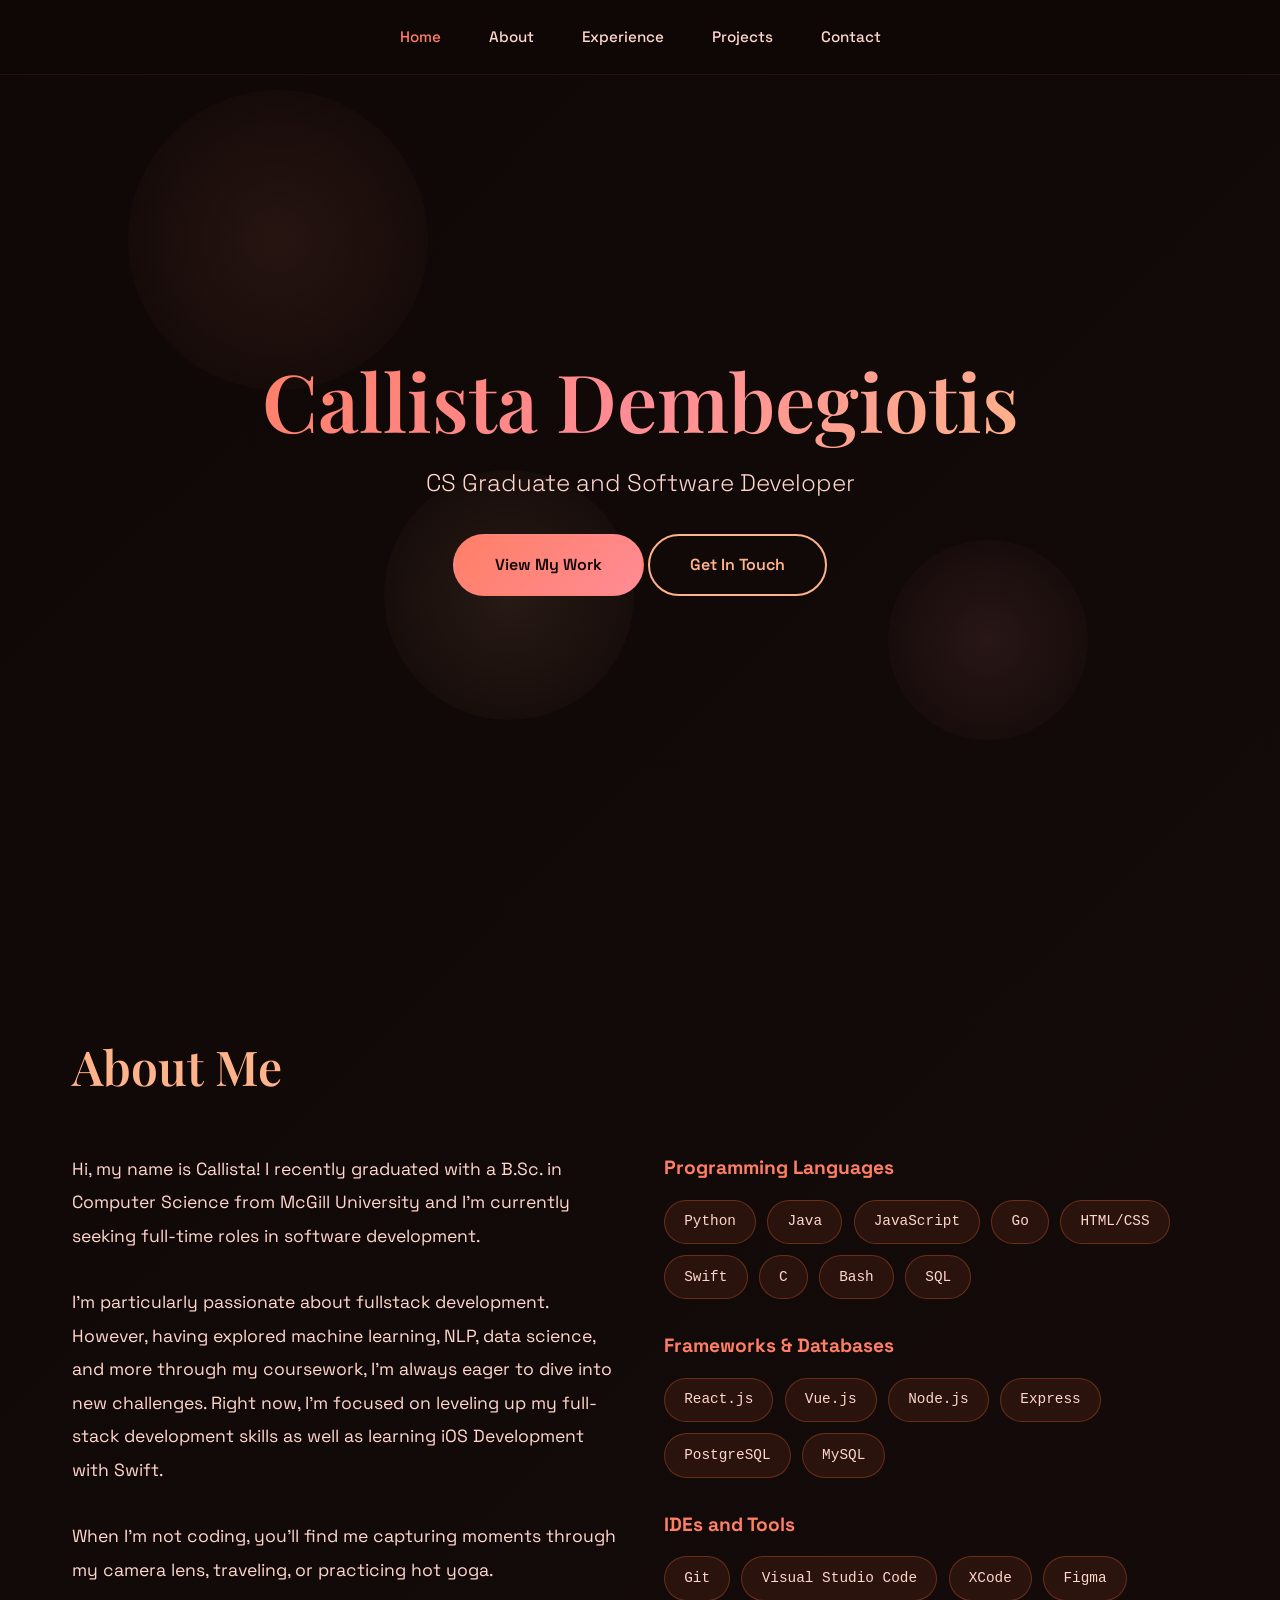
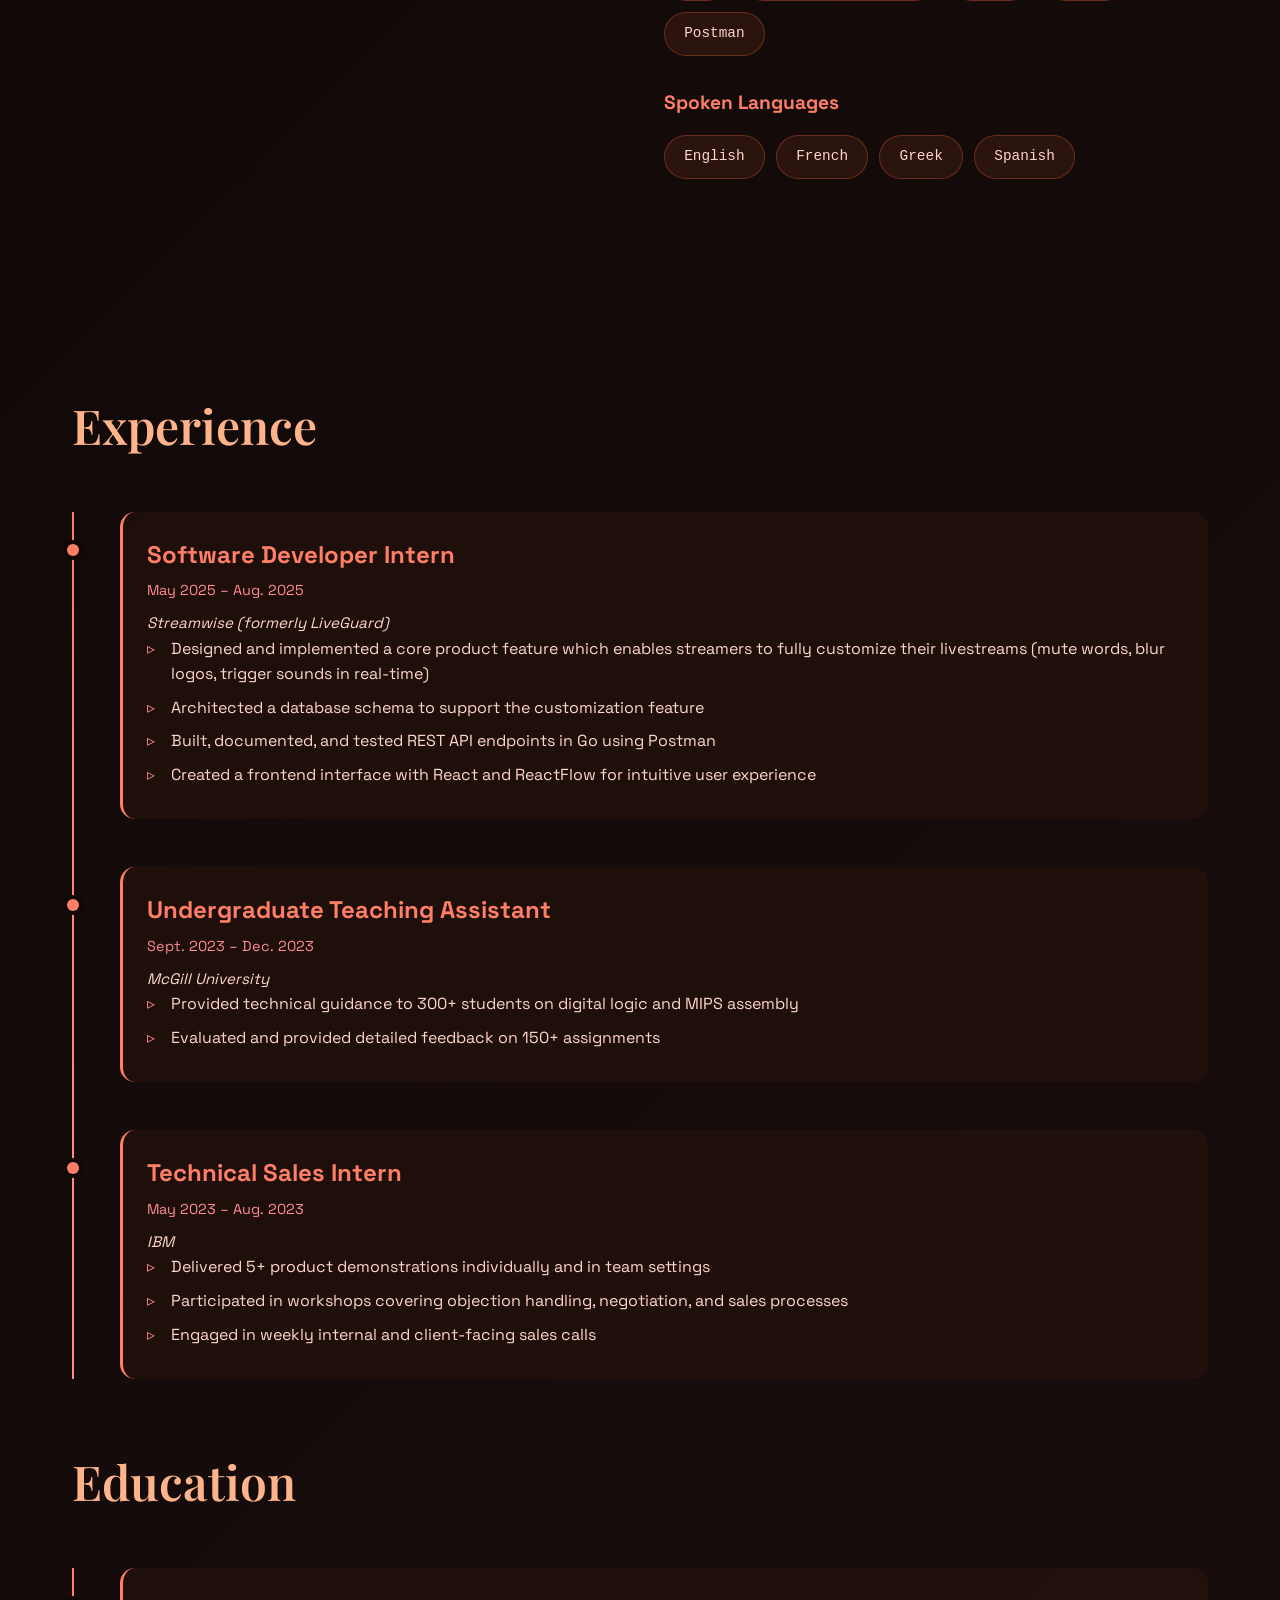
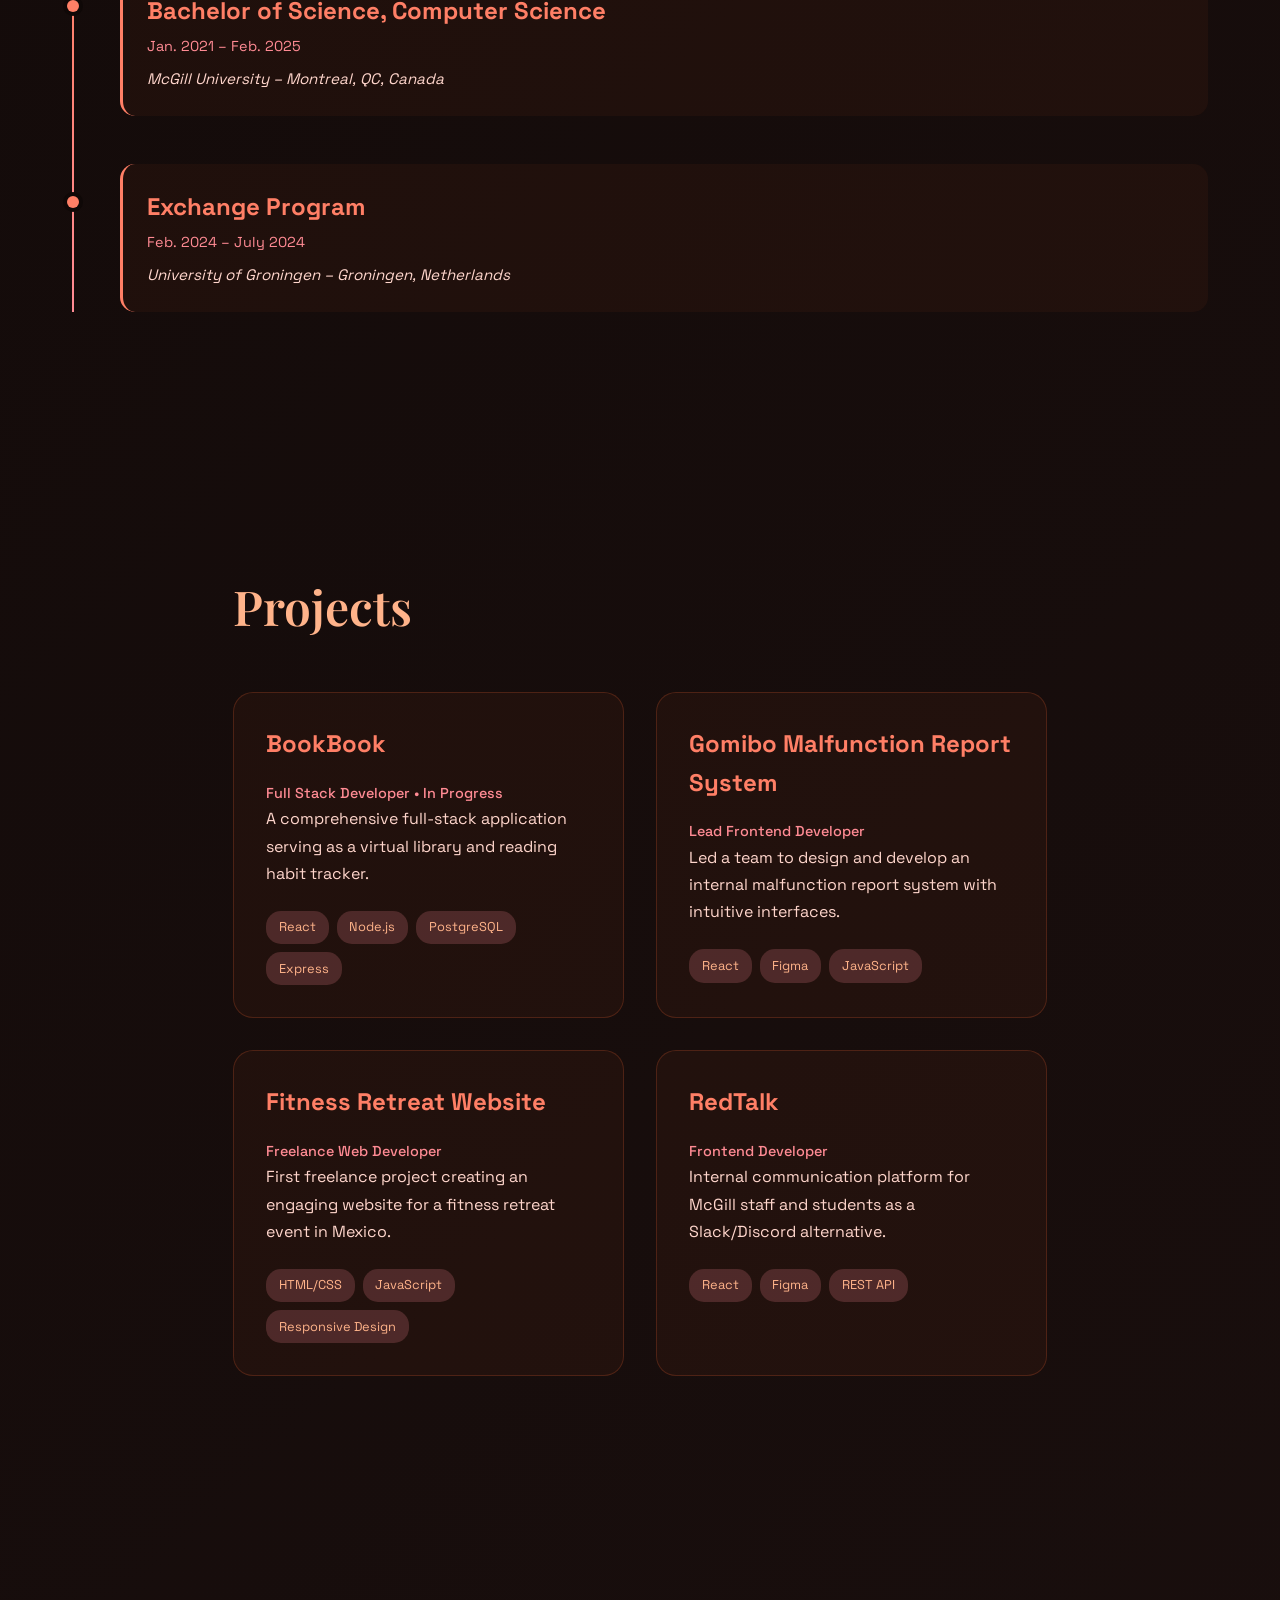
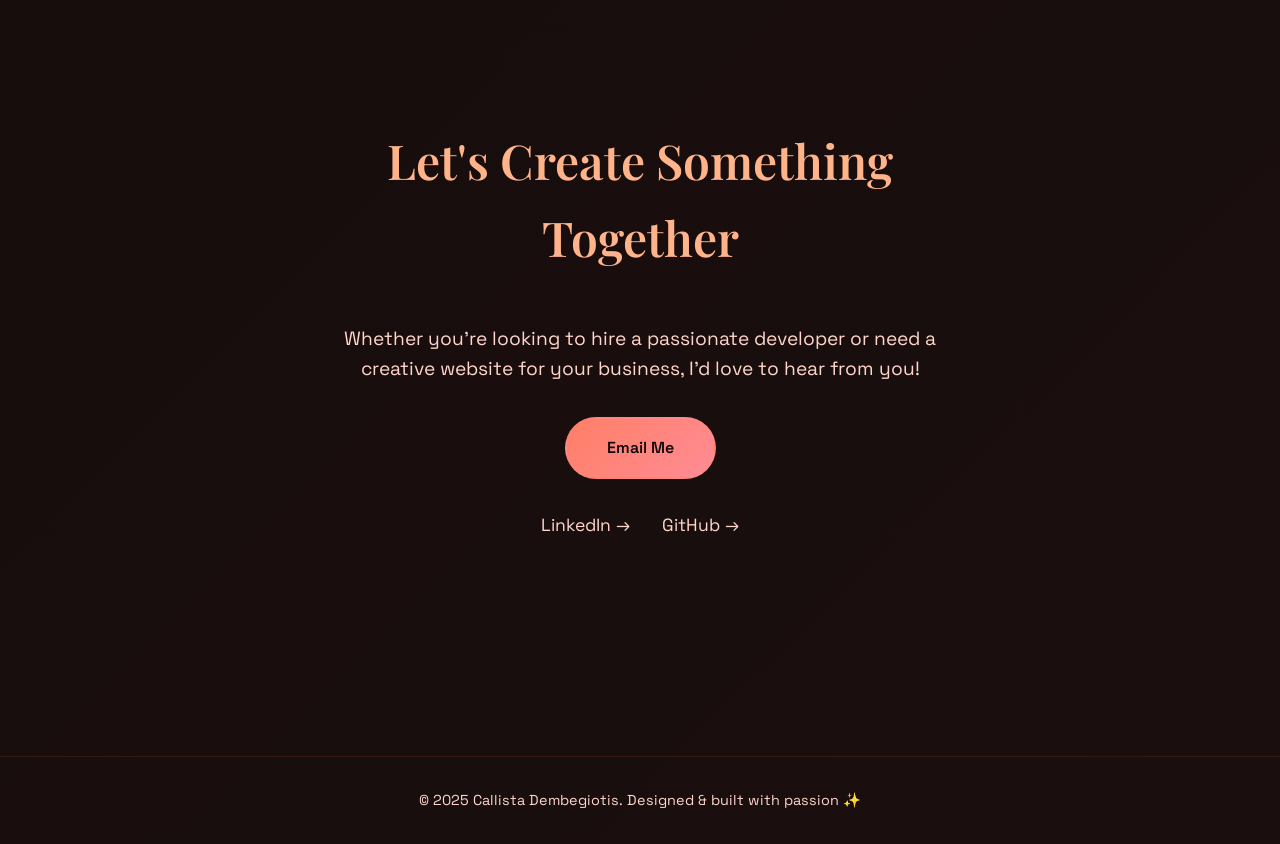
==== commit db47cf86: "updated project descriptions" ====
--- a/index.html
+++ b/index.html
@@ -29,7 +29,7 @@
         <div class="container">
             <div class="hero">
                 <div class="hero-text">
-                    <h1>Hey, I'm Callista!</h1>
+                    <h1>Callista Dembegiotis</h1>
                     <p class="tagline">CS Graduate and Software Developer</p>
                     <div class="cta-buttons">
                         <a href="#projects" class="btn btn-primary">View My Work</a>
@@ -361,21 +361,20 @@
                 </div>
             </div>
             
-            <div class="modal-image">[Project Screenshot/Demo]</div>
+            <a class="modal-image" href="https://github.com/Callistadem/MRS" target="_blank"><img src="assets/project-gomibo.png"></a>
             
             <div class="modal-section">
                 <h3>Project Overview</h3>
-                <p>Gomibo needed an internal system to streamline their malfunction reporting process. Previously, reports were handled through email chains and spreadsheets, leading to delays and miscommunication. Our team developed a centralized web application that allows staff to report issues and maintenance personnel to track and resolve them efficiently.</p>
+                <p>Gomibo needed an internal system to streamline their malfunction reporting process. Previously, reports were handled through google docs, but they wanted an internal tool where employees can submit report and maintenance personal can easily view them. Our team developed a centralized web application that allows staff to report issues and maintenance personnel to track and resolve them efficiently.</p>
             </div>
             
             <div class="modal-section">
                 <h3>My Contributions</h3>
                 <ul>
-                    <li>Led a team of 2 frontend developers, delegating tasks and conducting code reviews</li>
+                    <li>Led a team of 2 frontend developers, delegating tasks and reviewing submitted code</li>
                     <li>Designed all user interfaces in Figma, creating mockups for both reporter and maintenance views</li>
                     <li>Implemented the entire frontend using React.js with component-based architecture</li>
                     <li>Created intuitive forms for submitting malfunction reports with photo upload capability</li>
-                    <li>Built a dynamic dashboard for maintenance team to view, filter, and update report statuses</li>
                     <li>Integrated with backend APIs to fetch and update report data in real-time</li>
                     <li>Implemented responsive design for use on tablets and mobile devices in the field</li>
                 </ul>
@@ -386,16 +385,12 @@
                 <div class="challenges-list">
                     <div class="challenge-item">
                         <h4>Reporter Interface</h4>
-                        <p>Intuitive form allowing staff to quickly report malfunctions with details like location, severity, description, and photo attachments. Auto-save functionality prevents data loss, and users receive confirmation with a unique tracking number.</p>
+                        <p>Intuitive form allowing staff to quickly report malfunctions with details like location, severity, description, and photo attachments. </p>
                     </div>
                     <div class="challenge-item">
                         <h4>Maintenance Dashboard</h4>
                         <p>Comprehensive view of all reports with filtering options by status, location, and priority. Visual indicators for urgent reports. One-click status updates and assignment of reports to specific maintenance personnel.</p>
                     </div>
-                    <div class="challenge-item">
-                        <h4>Real-time Updates</h4>
-                        <p>Automatic refresh of dashboard when new reports come in or statuses change. Notification system to alert maintenance team of high-priority issues.</p>
-                    </div>
                 </div>
             </div>
             
@@ -424,17 +419,12 @@
             <div class="modal-section">
                 <h3>Leadership & Collaboration</h3>
                 <ul>
-                    <li>Conducted daily standup meetings with frontend team to track progress and address blockers</li>
-                    <li>Established coding standards and component structure for consistency across the codebase</li>
-                    <li>Mentored junior developers on React best practices and component lifecycle</li>
-                    <li>Collaborated closely with backend team to define API contracts and data structures</li>
+                    <li>Conducted weekly team meetings with the entire team to track progress and address blockers</li>
+                    <li>Worked in sprints using agile methodology, tracking tasks on Trello</li>
+                    <li>Participated in biweekly meetings with the client, Gomibo</li>
+                    <li>Collaborated closely with backend team to integrate functionality through API endpoints</li>
                     <li>Gathered feedback from end users and iterated on designs to improve usability</li>
                 </ul>
-                
-                <div class="outcome-highlight">
-                    <h4>Impact</h4>
-                    <p>The system reduced average malfunction resolution time by 40% and eliminated the confusion of email-based reporting. Maintenance team reported significantly improved organization, and staff praised the intuitive interface. The project successfully transitioned from development to production and is now used daily by the entire Gomibo team.</p>
-                </div>
             </div>
         </div>
     </div>
@@ -464,7 +454,7 @@
             
             <div class="modal-section">
                 <h3>Project Overview</h3>
-                <p>This was my first freelance web development project! I was approached to create a website for a week-long fitness retreat taking place in Tulum, Mexico. The client wanted a vibrant, energetic site that would capture the essence of their retreat while making it easy for potential participants to learn about the event and register.</p>
+                <p>This was my first freelance web development project! I was approached to create a website for a week-long fitness retreat taking place in Holbox, Mexico. The client wanted a light, beachy site that would capture the essence of their retreat while making it easy for potential participants to learn about the event and register.</p>
             </div>
             
             <div class="modal-section">
@@ -474,10 +464,7 @@
                     <li>Detailed schedule section showcasing daily activities (yoga, HIIT, beach workouts, etc.)</li>
                     <li>Information about instructors with photos and bios</li>
                     <li>Accommodation details and pricing tiers</li>
-                    <li>Easy-to-use registration form</li>
-                    <li>Photo gallery from previous retreats</li>
                     <li>Mobile-responsive design since most users browse on phones</li>
-                    <li>FAQ section addressing common questions</li>
                 </ul>
             </div>
             
@@ -486,7 +473,7 @@
                 <div class="challenges-list">
                     <div class="challenge-item">
                         <h4>Visual Identity</h4>
-                        <p>Developed a color palette inspired by Mexican sunsets and tropical beaches - warm oranges, vibrant pinks, and turquoise blues. Used modern, clean typography with energetic animations to reflect the high-energy nature of the retreat.</p>
+                        <p>Developed an earthy color palette. Used modern, clean typography with energetic animations to reflect the high-energy nature of the retreat.</p>
                     </div>
                     <div class="challenge-item">
                         <h4>User Experience</h4>
@@ -504,11 +491,11 @@
                 <div class="tech-stack-grid">
                     <div class="tech-stack-item">
                         <div class="tech-category">Markup</div>
-                        <div class="tech-name">HTML5</div>
+                        <div class="tech-name">HTML</div>
                     </div>
                     <div class="tech-stack-item">
                         <div class="tech-category">Styling</div>
-                        <div class="tech-name">CSS3</div>
+                        <div class="tech-name">CSS</div>
                     </div>
                     <div class="tech-stack-item">
                         <div class="tech-category">Interactivity</div>
@@ -525,14 +512,12 @@
                 <h3>Challenges & Solutions</h3>
                 <ul>
                     <li><strong>Working with a real client:</strong> This was my first experience managing client expectations, feedback cycles, and deadlines. I learned to ask clarifying questions upfront and provide regular updates throughout development.</li>
-                    <li><strong>Design without a design team:</strong> I had to wear multiple hats - developer and designer. This pushed me to improve my eye for design and learn design principles beyond just coding.</li>
-                    <li><strong>Mobile-first approach:</strong> Ensured the site looked and functioned beautifully on all devices by starting with mobile design and progressively enhancing for larger screens.</li>
-                    <li><strong>Image optimization:</strong> Learned techniques for compressing images and using appropriate formats to maintain quality while improving load times.</li>
-                </ul>
+                    <li><strong>Design without a design team:</strong> I had to wear multiple hats: developer and designer. This pushed me to improve my eye for design and learn design principles beyond just coding.</li>
+                    <li><strong>Mobile-first approach:</strong> Ensured the site looked and functioned beautifully on all devices by starting with mobile design and progressively enhancing for larger screens.</li>                </ul>
                 
                 <div class="outcome-highlight">
                     <h4>Results & Client Feedback</h4>
-                    <p>The client was thrilled with the final result! The website successfully conveyed the retreat's energy and made the registration process seamless. Within the first week of launch, they reported a significant increase in inquiries and registrations compared to their previous events. This project gave me confidence to pursue more freelance opportunities and showed me the impact good web development can have on a business.</p>
+                    <p>The client was thrilled with the final result! The website successfully conveyed the retreat's energy and made the registration process seamless. This project gave me confidence to pursue more freelance opportunities and showed me the impact good web development can have on a business.</p>
                 </div>
             </div>
             
@@ -542,8 +527,6 @@
                     <li>How to translate a client's vision into a functional, beautiful website</li>
                     <li>The importance of communication and managing expectations in freelance work</li>
                     <li>Responsive design principles and mobile-first development</li>
-                    <li>Image optimization and performance considerations</li>
-                    <li>The business side of web development - pricing, contracts, and timelines</li>
                 </ul>
             </div>
         </div>
@@ -570,7 +553,7 @@
                 </div>
             </div>
             
-            <div class="modal-image">[Project Screenshot/Demo]</div>
+            <a class="modal-image" href="https://github.com/Callistadem/RedTalk" target="_blank"><img src="assets/project-redtalk.png"></a>
             
             <div class="modal-section">
                 <h3>Project Overview</h3>
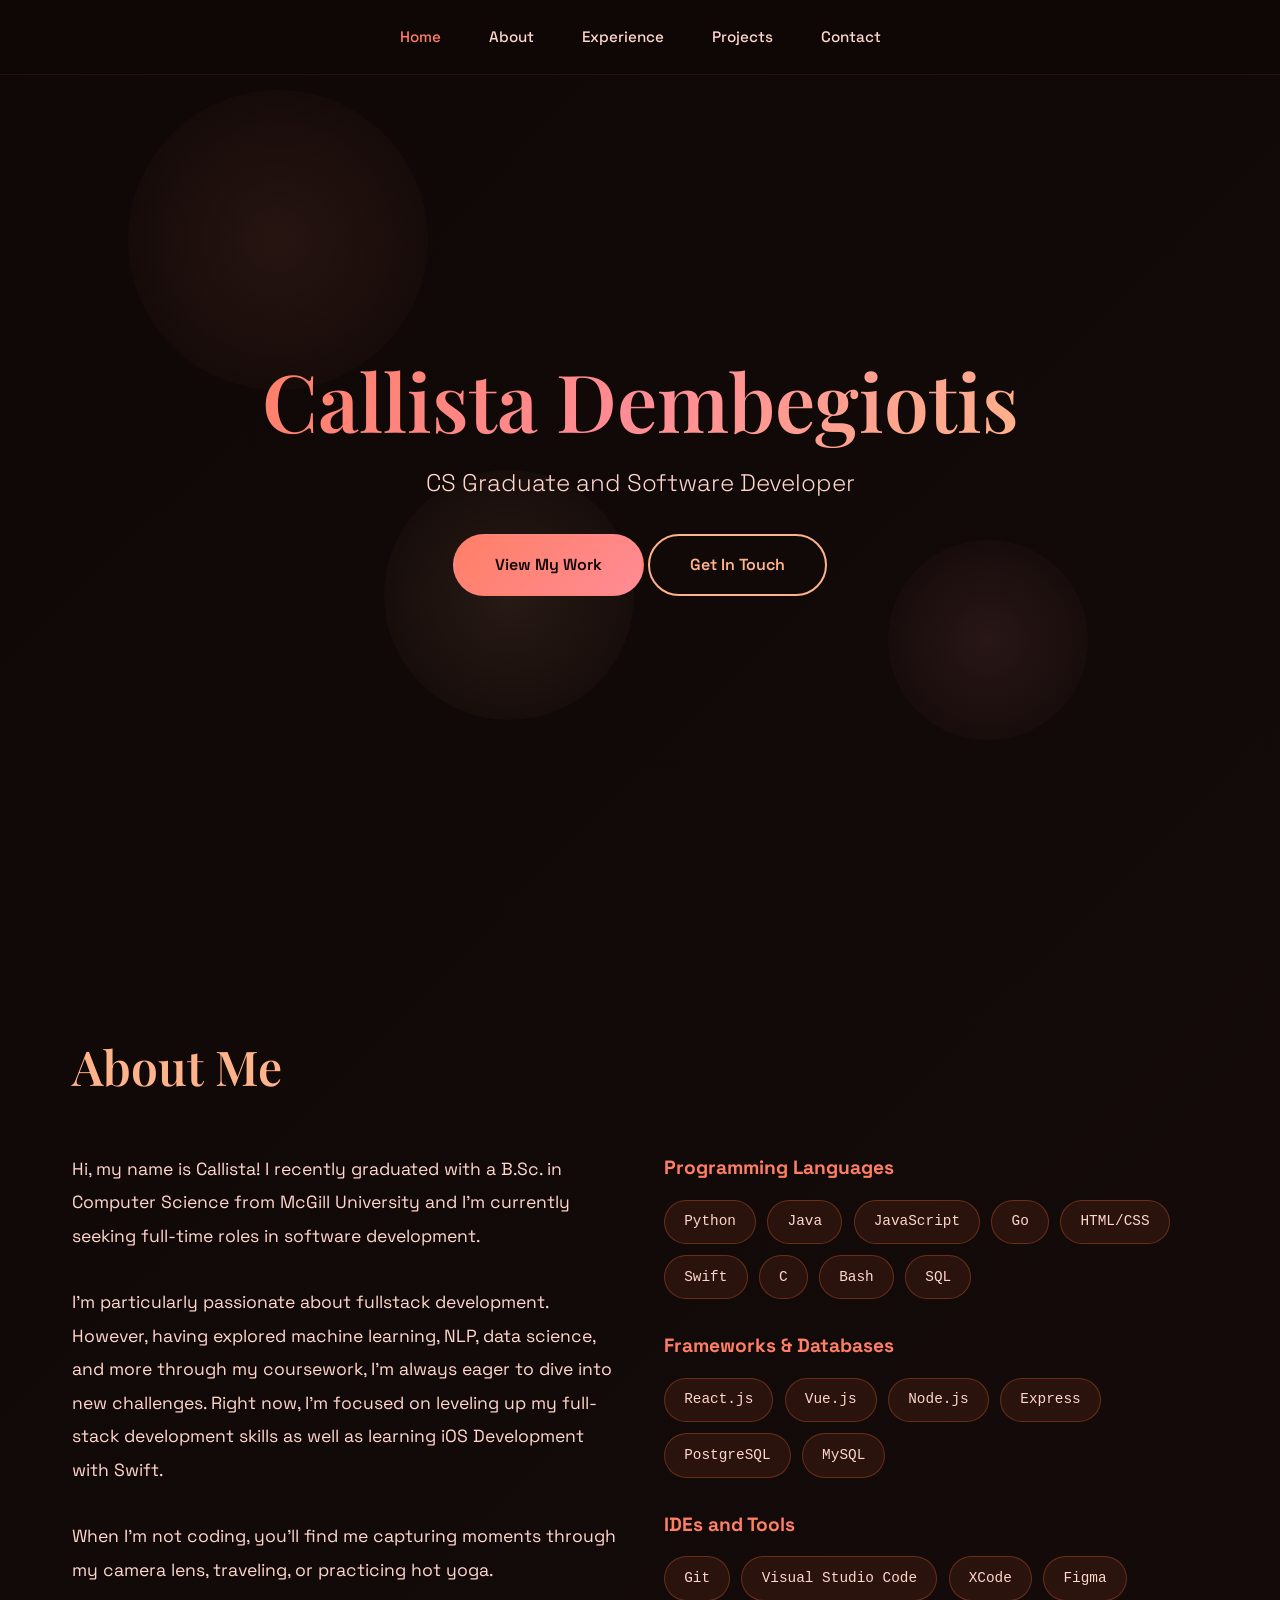
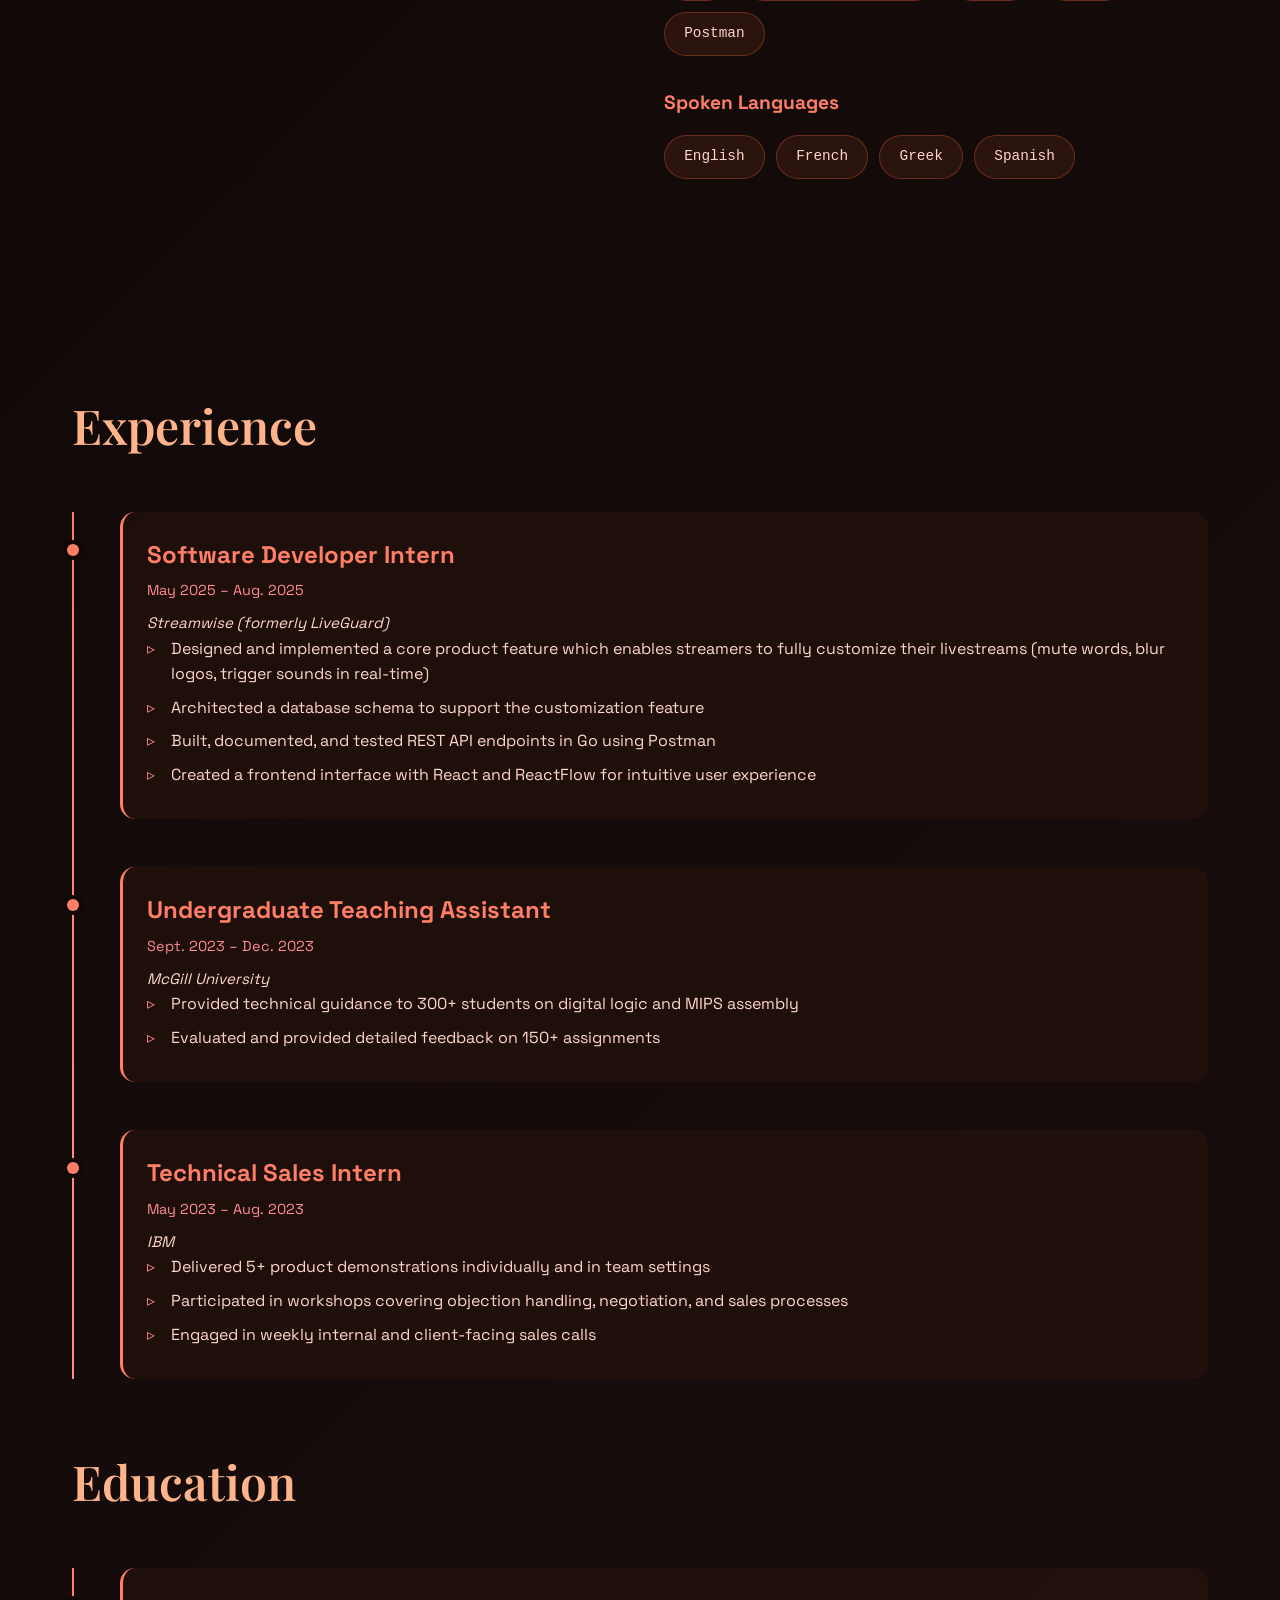
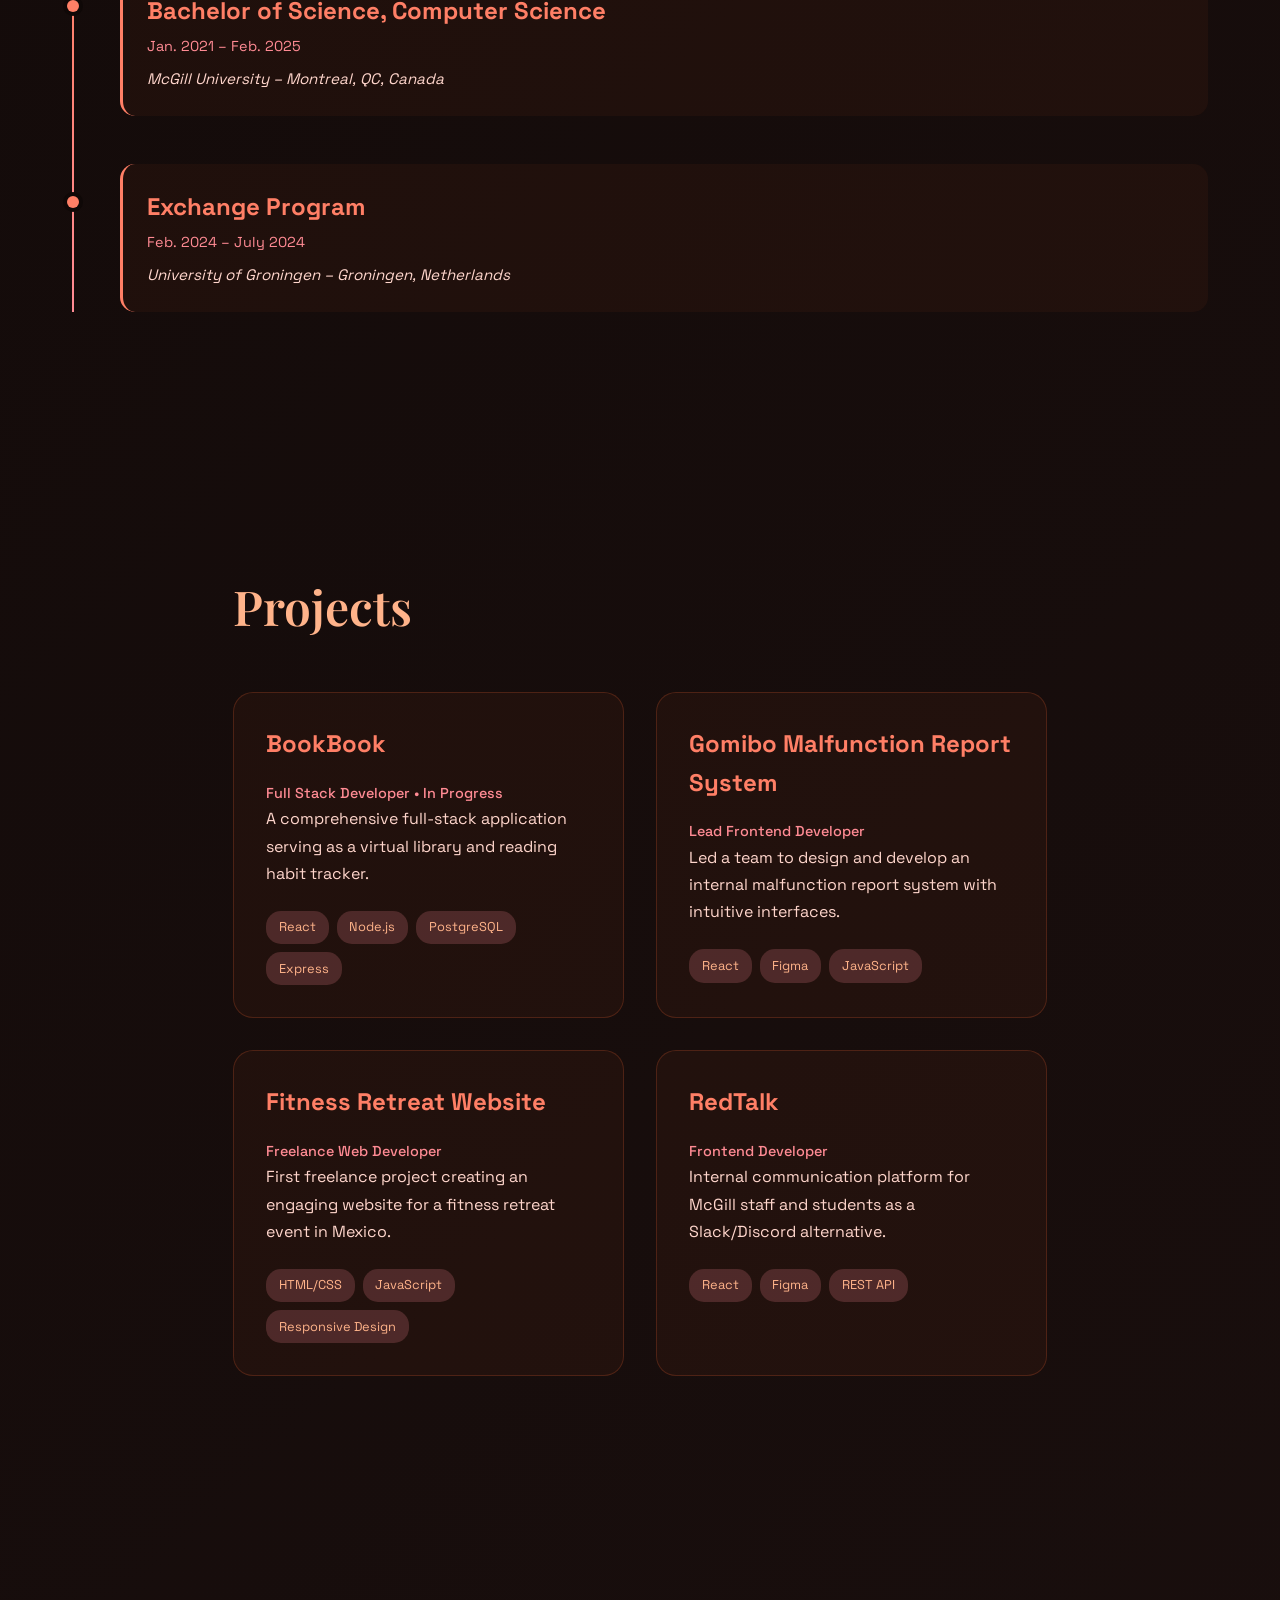
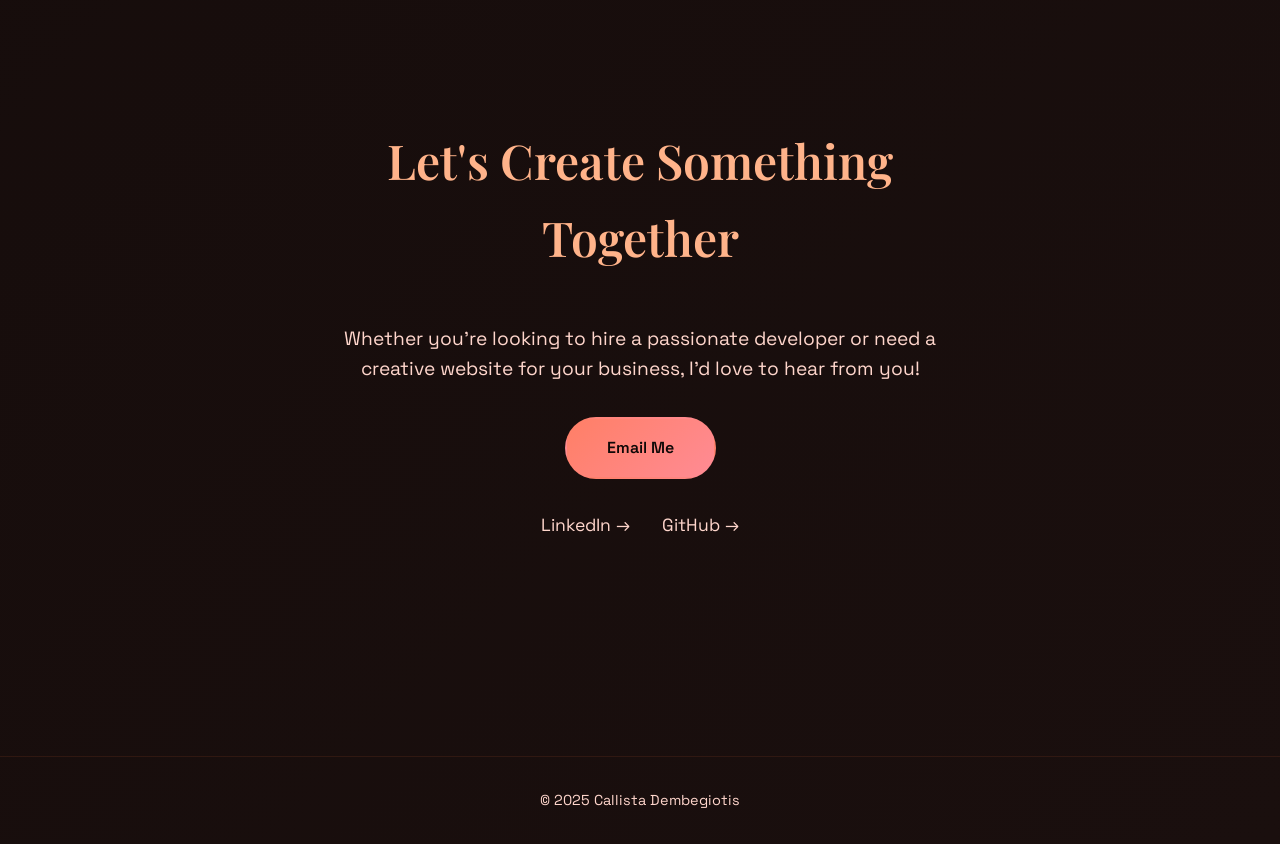
==== commit 928732b1: "Updated project info" ====
--- a/index.html
+++ b/index.html
@@ -231,7 +231,7 @@
     
     <footer>
         <div class="container">
-            <p>© 2025 Callista Dembegiotis. Designed & built with passion ✨</p>
+            <p>© 2025 Callista Dembegiotis</p>
         </div>
     </footer>
     
@@ -257,7 +257,7 @@
                 </div>
             </div>
             
-            <div class="modal-image">Coming Soon</div>
+            <!-- <div class="modal-image"></div> -->
             
             <div class="modal-section">
                 <h3>Project Overview</h3>
@@ -313,7 +313,7 @@
                     </div>
                     <div class="tech-stack-item">
                         <div class="tech-category">Styling</div>
-                        <div class="tech-name">CSS3</div>
+                        <div class="tech-name">CSS</div>
                     </div>
                     <div class="tech-stack-item">
                         <div class="tech-category">Auth</div>
@@ -323,18 +323,9 @@
             </div>
             
             <div class="modal-section">
-                <h3>What I Learned</h3>
-                <ul>
-                    <li>Full-stack application architecture and how frontend and backend communicate effectively</li>
-                    <li>Database schema design for relationships and data integrity</li>
-                    <li>User authentication best practices and security considerations</li>
-                    <li>State management in React for handling complex application state</li>
-                    <li>API design principles for creating intuitive and scalable endpoints</li>
-                </ul>
-                
                 <div class="outcome-highlight">
                     <h4>Current Status & Next Steps</h4>
-                    <p>The core functionality is currently being implemented. Next steps include adding social features to allow users to share book recommendations with friends, integrating with external book APIs for richer book data, and implementing a mobile app version using React Native.</p>
+                    <p>The core functionality and the UI is currently being implemented. Future updates include adding book recommendations for users based on their readings and implementing a mobile app version using React Native.</p>
                 </div>
             </div>
         </div>
@@ -365,16 +356,15 @@
             
             <div class="modal-section">
                 <h3>Project Overview</h3>
-                <p>Gomibo needed an internal system to streamline their malfunction reporting process. Previously, reports were handled through google docs, but they wanted an internal tool where employees can submit report and maintenance personal can easily view them. Our team developed a centralized web application that allows staff to report issues and maintenance personnel to track and resolve them efficiently.</p>
+                <p>Gomibo needed an internal system to streamline their malfunction reporting process. Previously, reports were handled through google docs, but they wanted an internal tool where employees can submit a report and maintenance personal can easily view them. Our team developed a centralized web application that allows staff to report issues and maintenance personnel to track and resolve them efficiently.</p>
             </div>
             
             <div class="modal-section">
                 <h3>My Contributions</h3>
                 <ul>
                     <li>Led a team of 2 frontend developers, delegating tasks and reviewing submitted code</li>
-                    <li>Designed all user interfaces in Figma, creating mockups for both reporter and maintenance views</li>
-                    <li>Implemented the entire frontend using React.js with component-based architecture</li>
-                    <li>Created intuitive forms for submitting malfunction reports with photo upload capability</li>
+                    <li>Designed user interfaces in Figma, creating mockups for both reporter and maintenance views</li>
+                    <li>Implemented the frontend using React.js with component-based architecture</li>
                     <li>Integrated with backend APIs to fetch and update report data in real-time</li>
                     <li>Implemented responsive design for use on tablets and mobile devices in the field</li>
                 </ul>
@@ -411,7 +401,7 @@
                     </div>
                     <div class="tech-stack-item">
                         <div class="tech-category">Styling</div>
-                        <div class="tech-name">CSS3</div>
+                        <div class="tech-name">CSS</div>
                     </div>
                 </div>
             </div>
@@ -441,11 +431,11 @@
                     </div>
                     <div class="meta-item">
                         <span class="meta-label">Client</span>
-                        <span class="meta-value">Fitness Retreat Event</span>
-                    </div>
-                    <div class="meta-item">
-                        <span class="meta-label">Location</span>
-                        <span class="meta-value">Mexico</span>
+                        <span class="meta-value">Soul Strong</span>
+                    </div>
+                    <div class="meta-item">
+                        <span class="meta-label">Type</span>
+                        <span class="meta-value">Freelance Project</span>
                     </div>
                 </div>
             </div>
@@ -461,9 +451,9 @@
                 <h3>Client Requirements</h3>
                 <ul>
                     <li>Eye-catching landing page that immediately conveys the retreat's energy and vibe</li>
-                    <li>Detailed schedule section showcasing daily activities (yoga, HIIT, beach workouts, etc.)</li>
+                    <li>Clear presentation of what the fitness retreat entails</li>
+                    <li>Accommodation details and pricing tiers</li>
                     <li>Information about instructors with photos and bios</li>
-                    <li>Accommodation details and pricing tiers</li>
                     <li>Mobile-responsive design since most users browse on phones</li>
                 </ul>
             </div>
@@ -478,10 +468,6 @@
                     <div class="challenge-item">
                         <h4>User Experience</h4>
                         <p>Implemented smooth scrolling navigation and strategically placed call-to-action buttons throughout the site. Created an intuitive flow guiding visitors from learning about the retreat to registration.</p>
-                    </div>
-                    <div class="challenge-item">
-                        <h4>Performance</h4>
-                        <p>Optimized all images for fast loading times without sacrificing quality. Ensured the site performed well even on slower mobile connections.</p>
                     </div>
                 </div>
             </div>
@@ -513,21 +499,11 @@
                 <ul>
                     <li><strong>Working with a real client:</strong> This was my first experience managing client expectations, feedback cycles, and deadlines. I learned to ask clarifying questions upfront and provide regular updates throughout development.</li>
                     <li><strong>Design without a design team:</strong> I had to wear multiple hats: developer and designer. This pushed me to improve my eye for design and learn design principles beyond just coding.</li>
-                    <li><strong>Mobile-first approach:</strong> Ensured the site looked and functioned beautifully on all devices by starting with mobile design and progressively enhancing for larger screens.</li>                </ul>
                 
                 <div class="outcome-highlight">
                     <h4>Results & Client Feedback</h4>
                     <p>The client was thrilled with the final result! The website successfully conveyed the retreat's energy and made the registration process seamless. This project gave me confidence to pursue more freelance opportunities and showed me the impact good web development can have on a business.</p>
                 </div>
-            </div>
-            
-            <div class="modal-section">
-                <h3>What I Learned</h3>
-                <ul>
-                    <li>How to translate a client's vision into a functional, beautiful website</li>
-                    <li>The importance of communication and managing expectations in freelance work</li>
-                    <li>Responsive design principles and mobile-first development</li>
-                </ul>
             </div>
         </div>
     </div>
@@ -547,8 +523,8 @@
                         <span class="meta-value">4 Members</span>
                     </div>
                     <div class="meta-item">
-                        <span class="meta-label">Client</span>
-                        <span class="meta-value">McGill University</span>
+                        <span class="meta-label">Type</span>
+                        <span class="meta-value">Team Project</span>
                     </div>
                 </div>
             </div>
@@ -565,12 +541,8 @@
                 <ul>
                     <li>Real-time messaging with channels organized by departments, courses, and student groups</li>
                     <li>Direct messaging for one-on-one conversations</li>
-                    <li>File sharing capabilities for documents and images</li>
-                    <li>User authentication integrated with McGill's system</li>
                     <li>Search functionality to find messages, files, and users</li>
-                    <li>Notification system for mentions and direct messages</li>
                     <li>Channel creation and management for administrators</li>
-                    <li>User profiles showing department affiliation and role (student/staff/faculty)</li>
                 </ul>
             </div>
             
@@ -579,7 +551,7 @@
                 <div class="challenges-list">
                     <div class="challenge-item">
                         <h4>UI/UX Design</h4>
-                        <p>Collaborated on designing the user interface in Figma, focusing on creating an intuitive layout similar to familiar chat applications while adding McGill-specific branding. Designed the channel sidebar, message view, and user profile sections.</p>
+                        <p>Collaborated on designing the user interface in Figma, focusing on creating an intuitive layout similar to familiar chat applications while adding McGill-specific branding.</p>
                     </div>
                     <div class="challenge-item">
                         <h4>Frontend Implementation</h4>
@@ -588,10 +560,6 @@
                     <div class="challenge-item">
                         <h4>API Integration</h4>
                         <p>Worked closely with the backend team to integrate RESTful API endpoints. Implemented data fetching for messages, channels, and user information. Handled error states and loading indicators for better user experience.</p>
-                    </div>
-                    <div class="challenge-item">
-                        <h4>State Management</h4>
-                        <p>Implemented complex state management to handle real-time message updates, channel switching, and user presence indicators. Ensured smooth transitions and responsive UI updates.</p>
                     </div>
                 </div>
             </div>
@@ -630,14 +598,6 @@
             </div>
             
             <div class="modal-section">
-                <h3>Technical Challenges</h3>
-                <ul>
-                    <li><strong>Real-time updates:</strong> Implementing efficient polling mechanisms to fetch new messages without overwhelming the server</li>
-                    <li><strong>Performance optimization:</strong> Managing large lists of messages and channels while maintaining smooth scrolling and interactions</li>
-                    <li><strong>Complex UI state:</strong> Handling multiple concurrent states like which channel is active, unread message counts, and user online status</li>
-                    <li><strong>Cross-browser compatibility:</strong> Ensuring consistent behavior across different browsers used by students and staff</li>
-                </ul>
-                
                 <div class="outcome-highlight">
                     <h4>Learning Experience</h4>
                     <p>This project significantly improved my ability to work in a team development environment. I learned how to effectively communicate with backend developers, translate designs into functional code, and handle the complexities of a real-time communication application. It also reinforced the importance of user-centered design and iterative development based on feedback.</p>
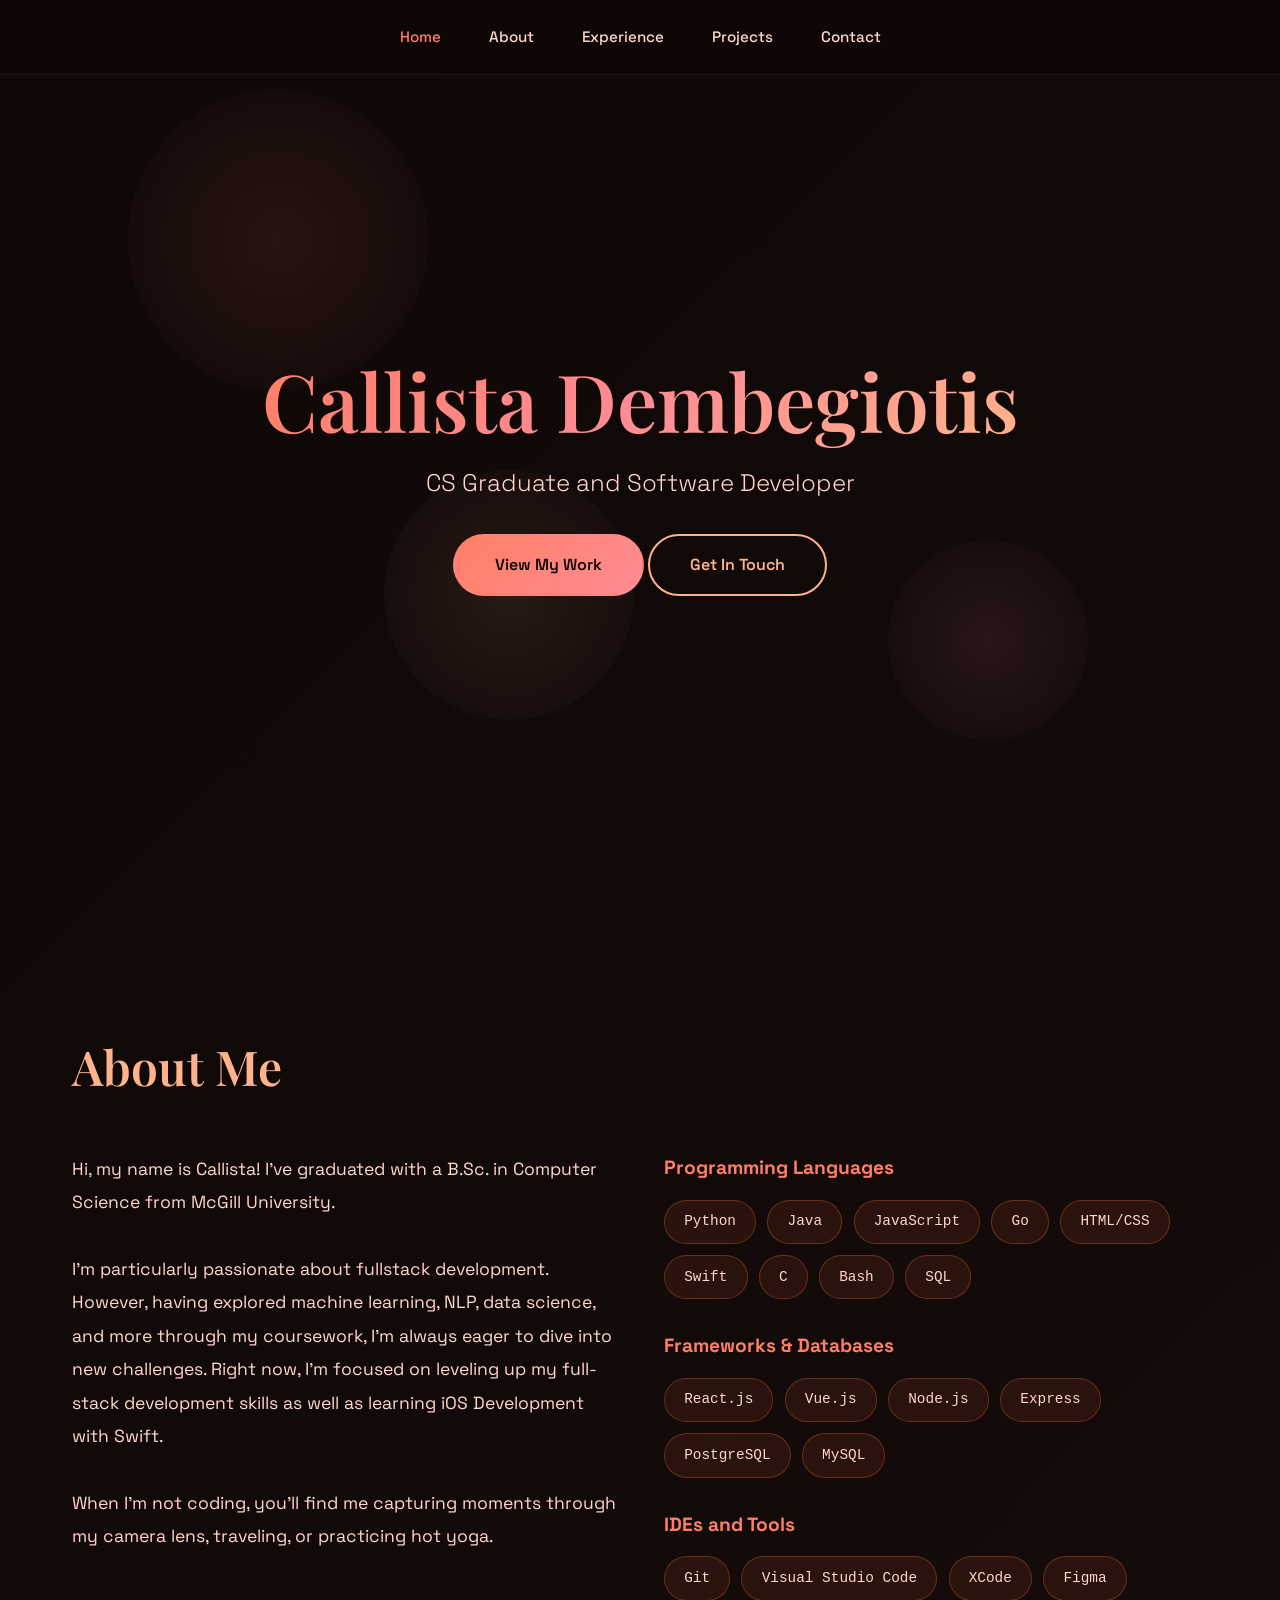
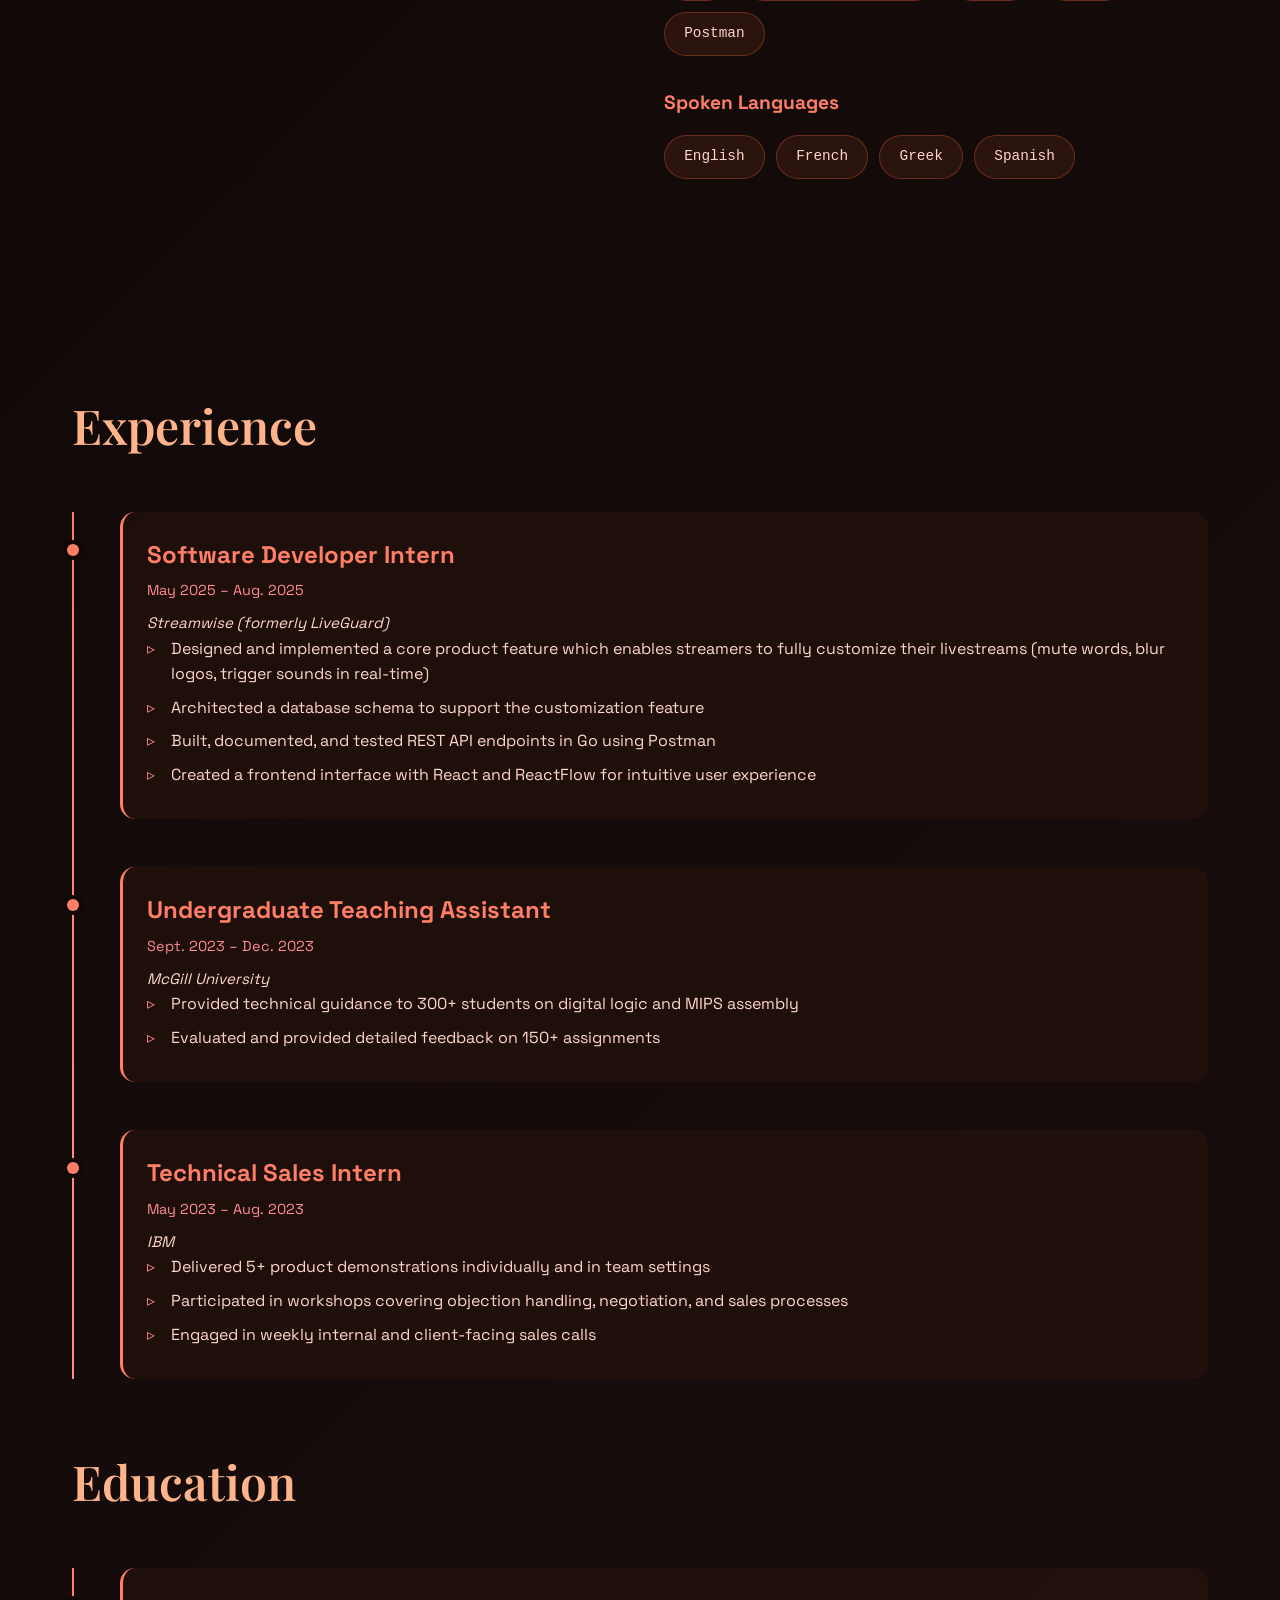
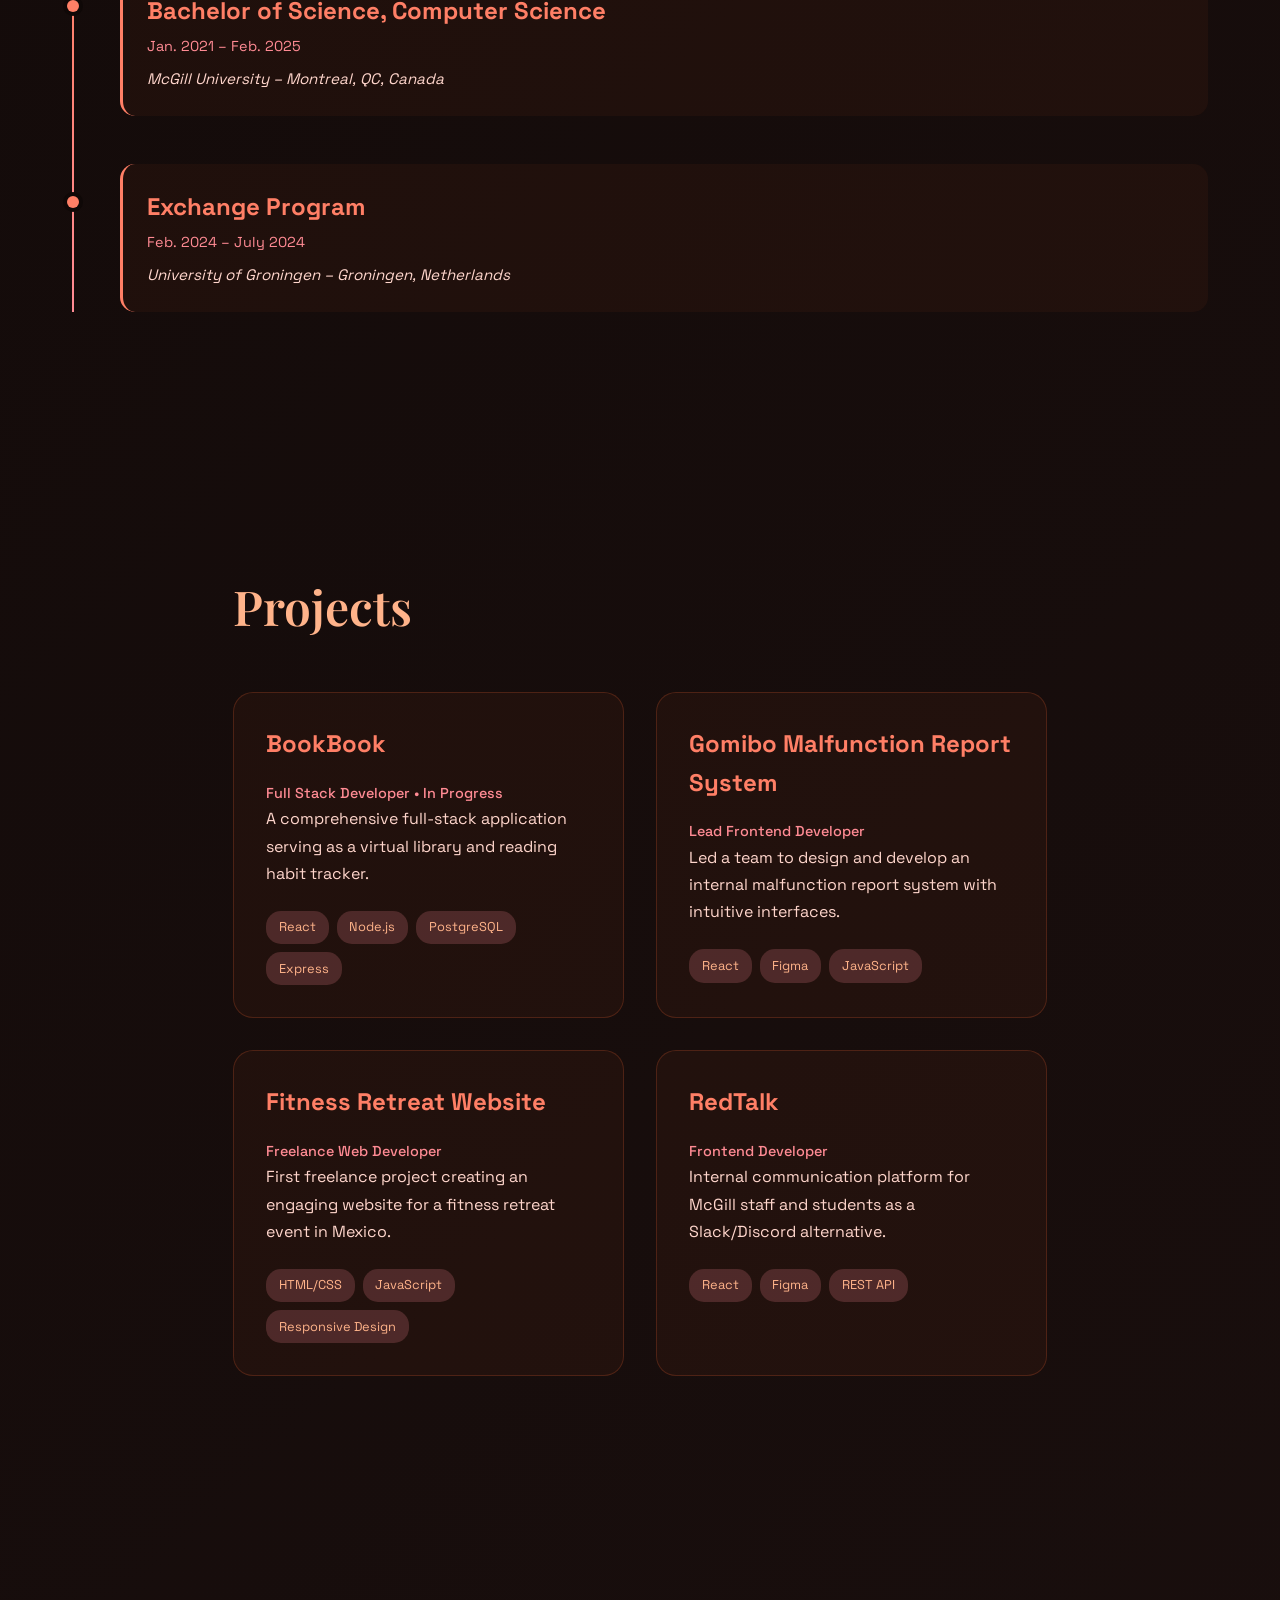
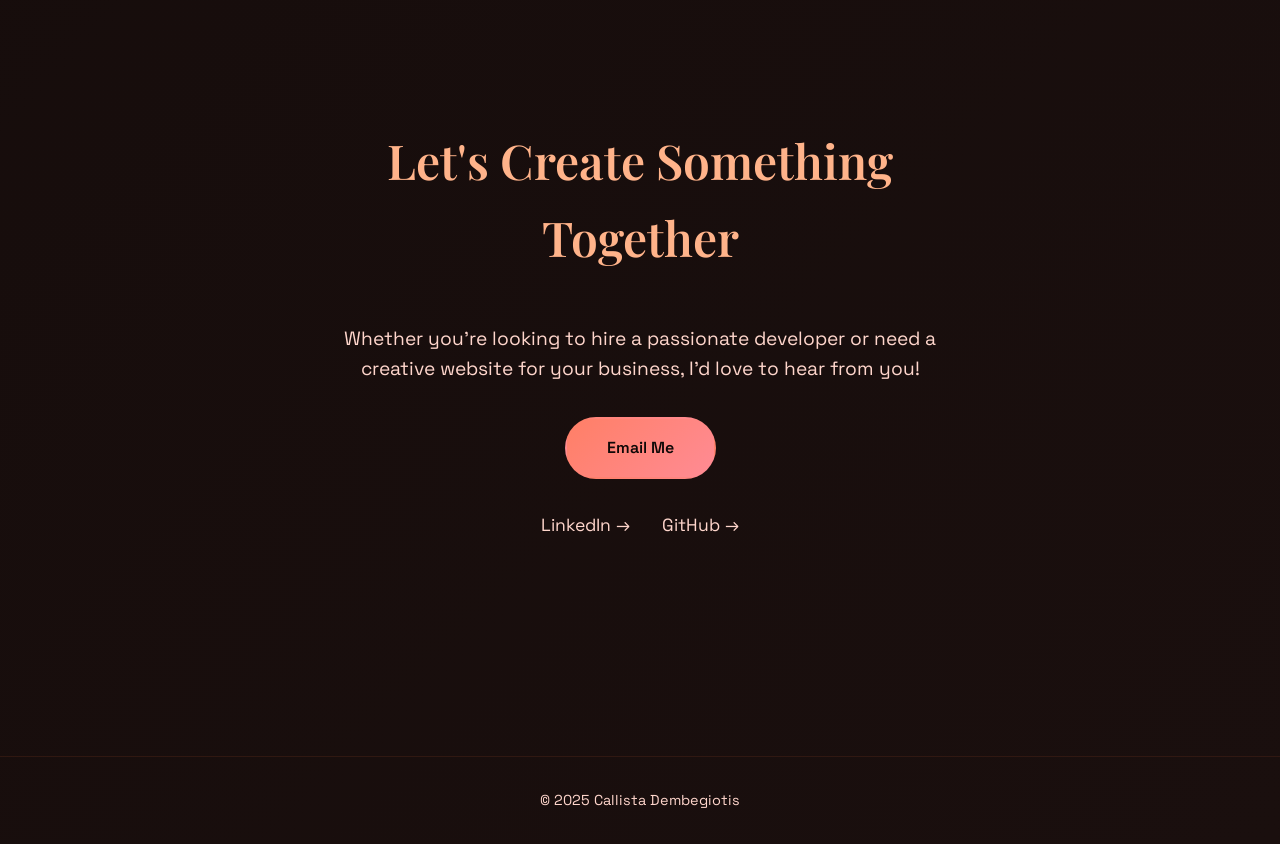
==== commit 51207297: "Updated about me" ====
--- a/index.html
+++ b/index.html
@@ -45,7 +45,7 @@
             <h2>About Me</h2>
             <div class="about-content">
                 <div class="about-text">
-                    Hi, my name is Callista! I recently graduated with a B.Sc. in Computer Science from McGill University and I'm currently seeking full-time roles in software development. 
+                    Hi, my name is Callista! I've graduated with a B.Sc. in Computer Science from McGill University. 
                     </br> </br> 
                     I'm particularly passionate about fullstack development. However, having explored machine learning, NLP, data science, and more through my coursework, I'm always eager to dive into new challenges. 
                     Right now, I'm focused on leveling up my full-stack development skills as well as learning iOS Development with Swift.
@@ -501,9 +501,16 @@
                     <li><strong>Design without a design team:</strong> I had to wear multiple hats: developer and designer. This pushed me to improve my eye for design and learn design principles beyond just coding.</li>
                 
                 <div class="outcome-highlight">
-                    <h4>Results & Client Feedback</h4>
-                    <p>The client was thrilled with the final result! The website successfully conveyed the retreat's energy and made the registration process seamless. This project gave me confidence to pursue more freelance opportunities and showed me the impact good web development can have on a business.</p>
-                </div>
+                    <h4>Client Feedback</h4>
+                    <p>
+                        "Working with Callista was an absolute dream! I trusted her with my entire retreat website without giving her a reference site, and she somehow brought it to life even better than I imagined. She has a great eye for creative design, from branding colours and fonts to overall flow. I truly didn’t need to change a thing. 
+                        <br>
+                        <br>
+                        As the project grew into something much bigger than I expected, she remained patient, accommodating, and supportive without ever questioning the scope. She’s fast, communicative, asked the right questions, and gave me her professional opinion exactly when I needed it. I would hire her again in a heartbeat!"
+                        <br>
+                        <br>
+                        - Adelade LaFontaine (Founder AGM Health & Fitness)
+                    </p>
             </div>
         </div>
     </div>
